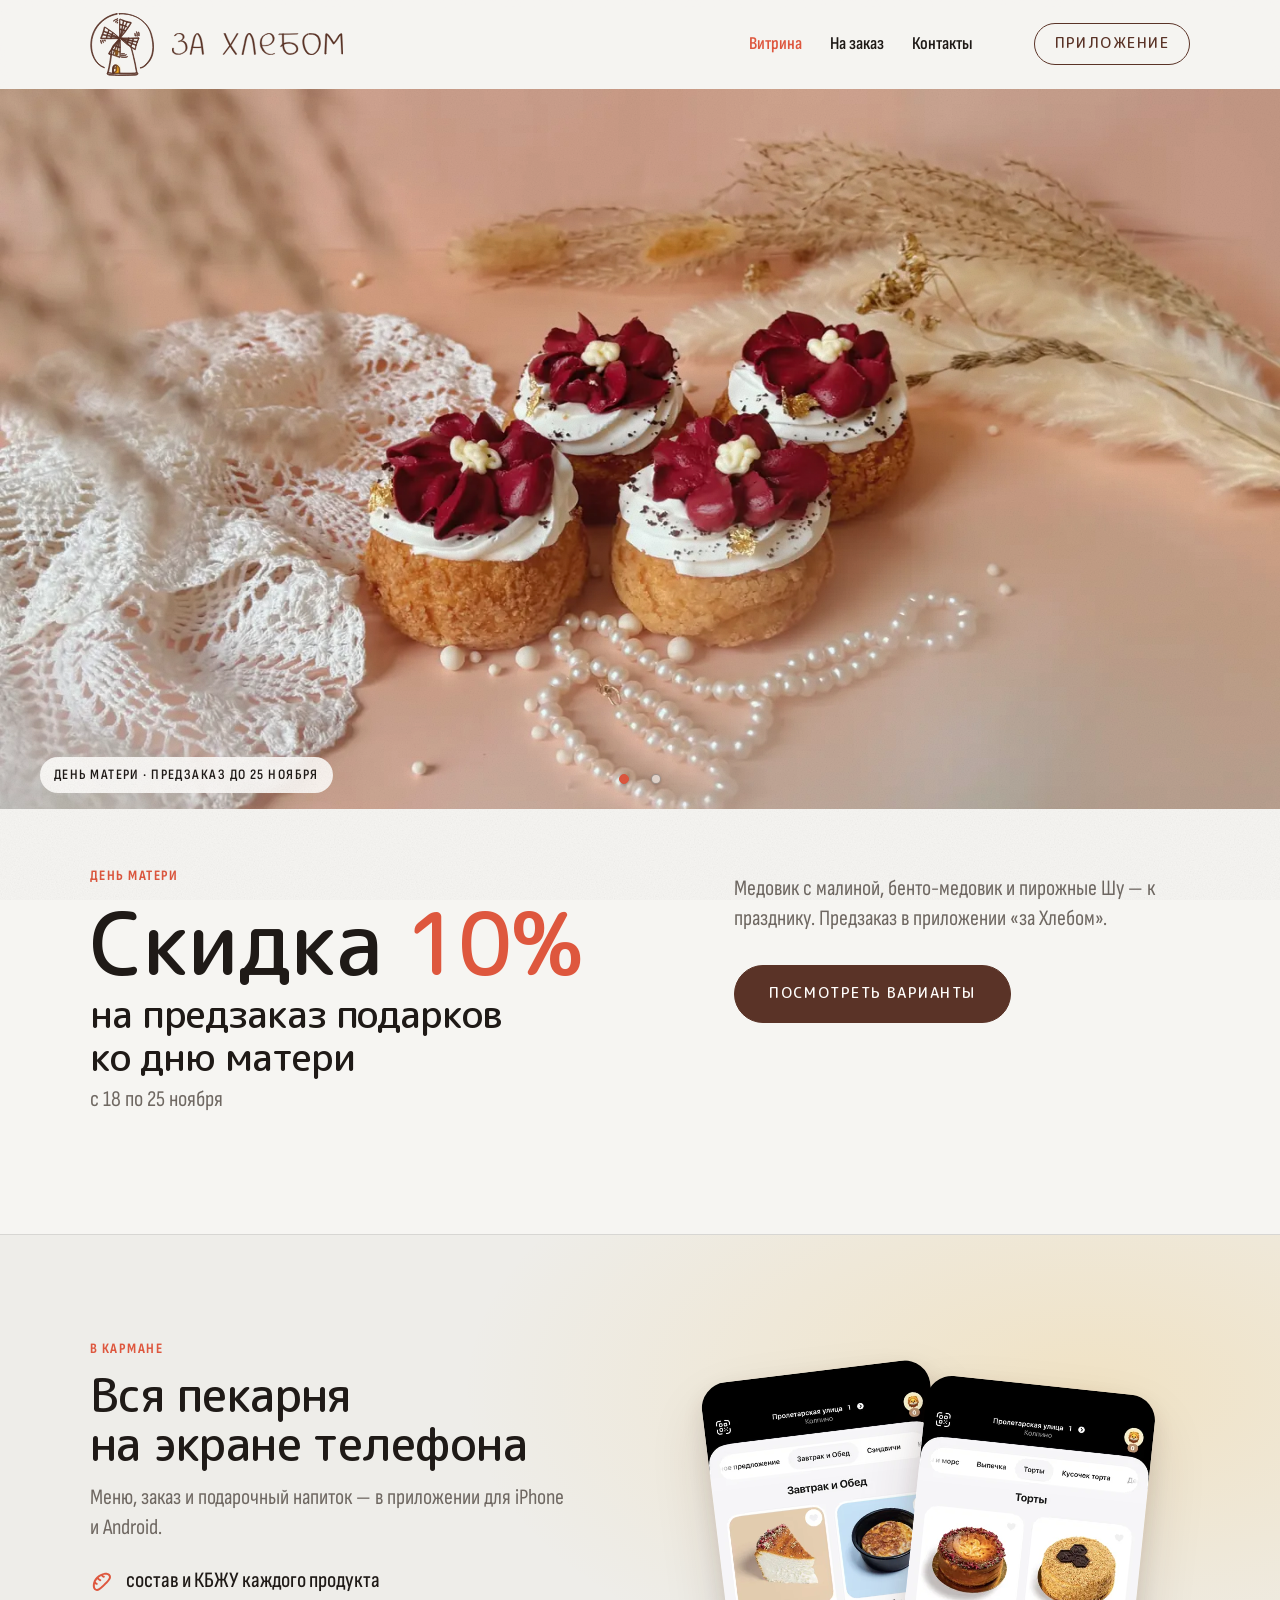
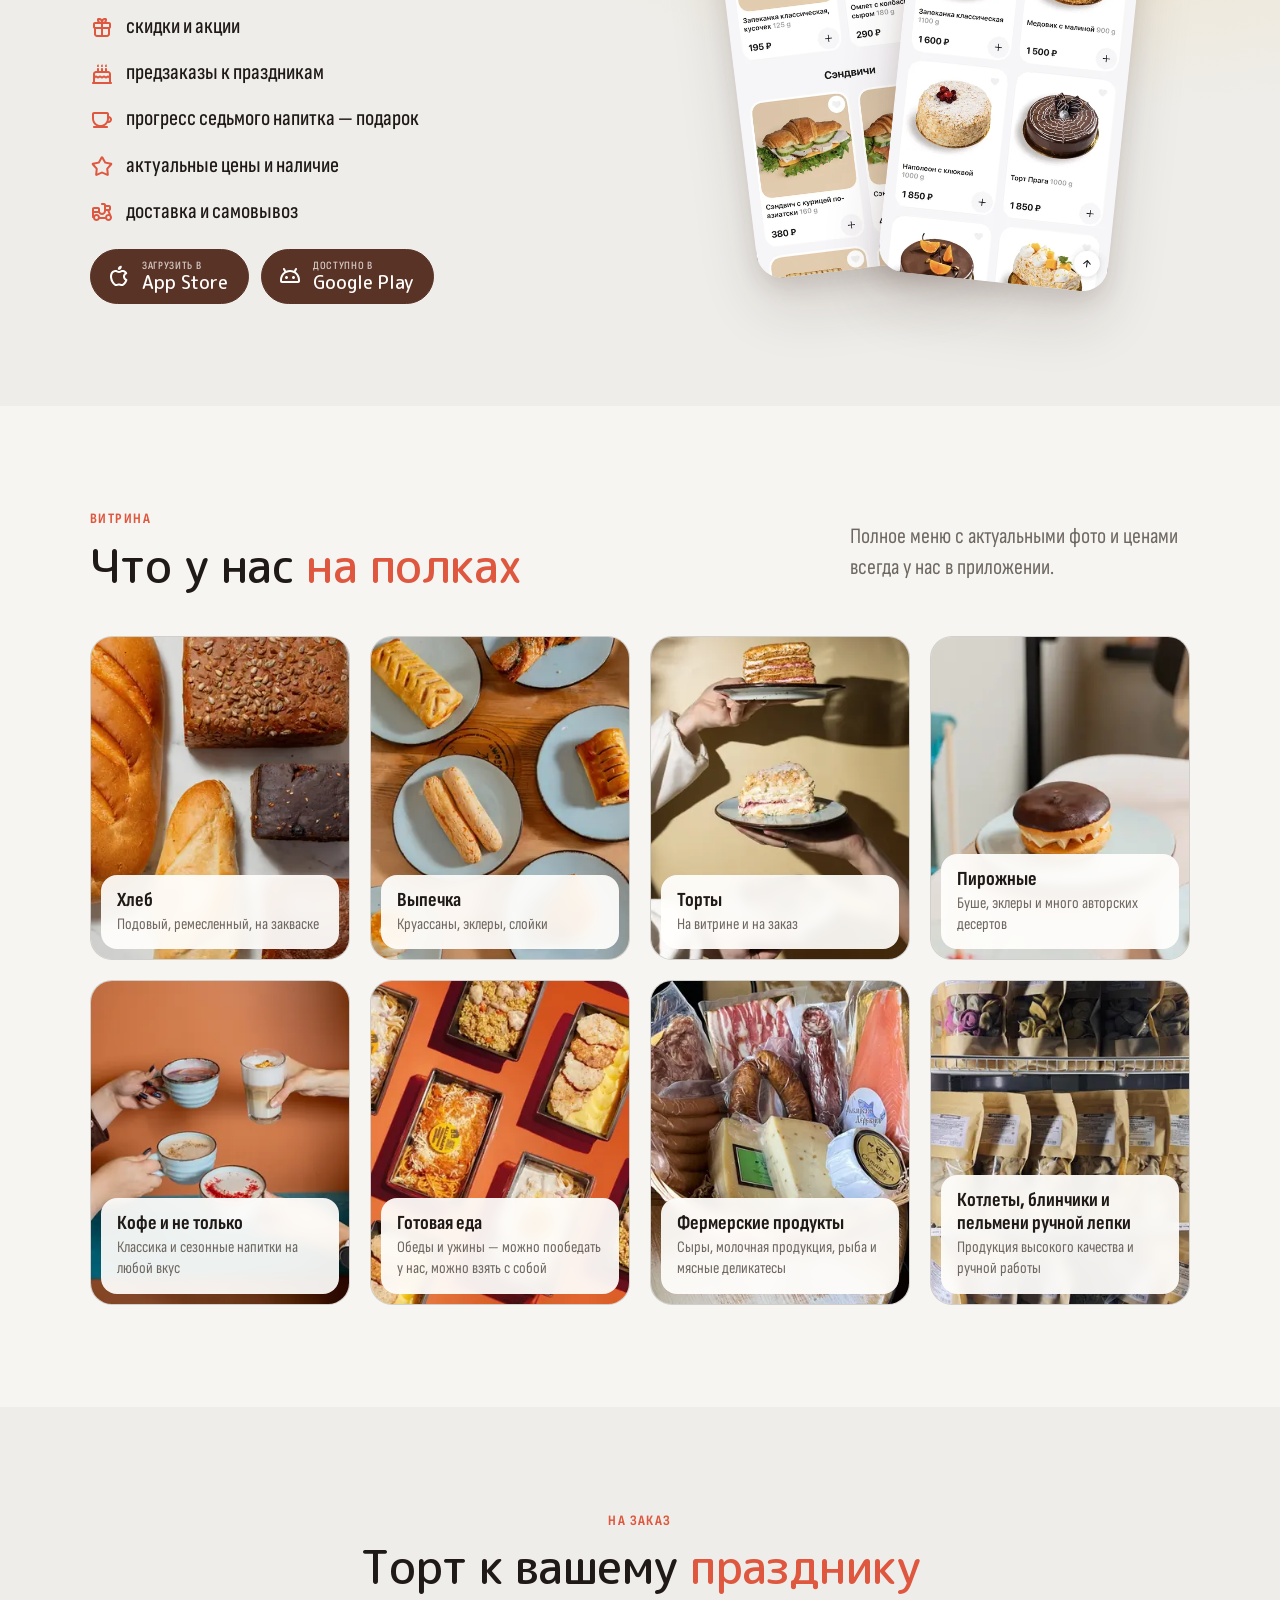
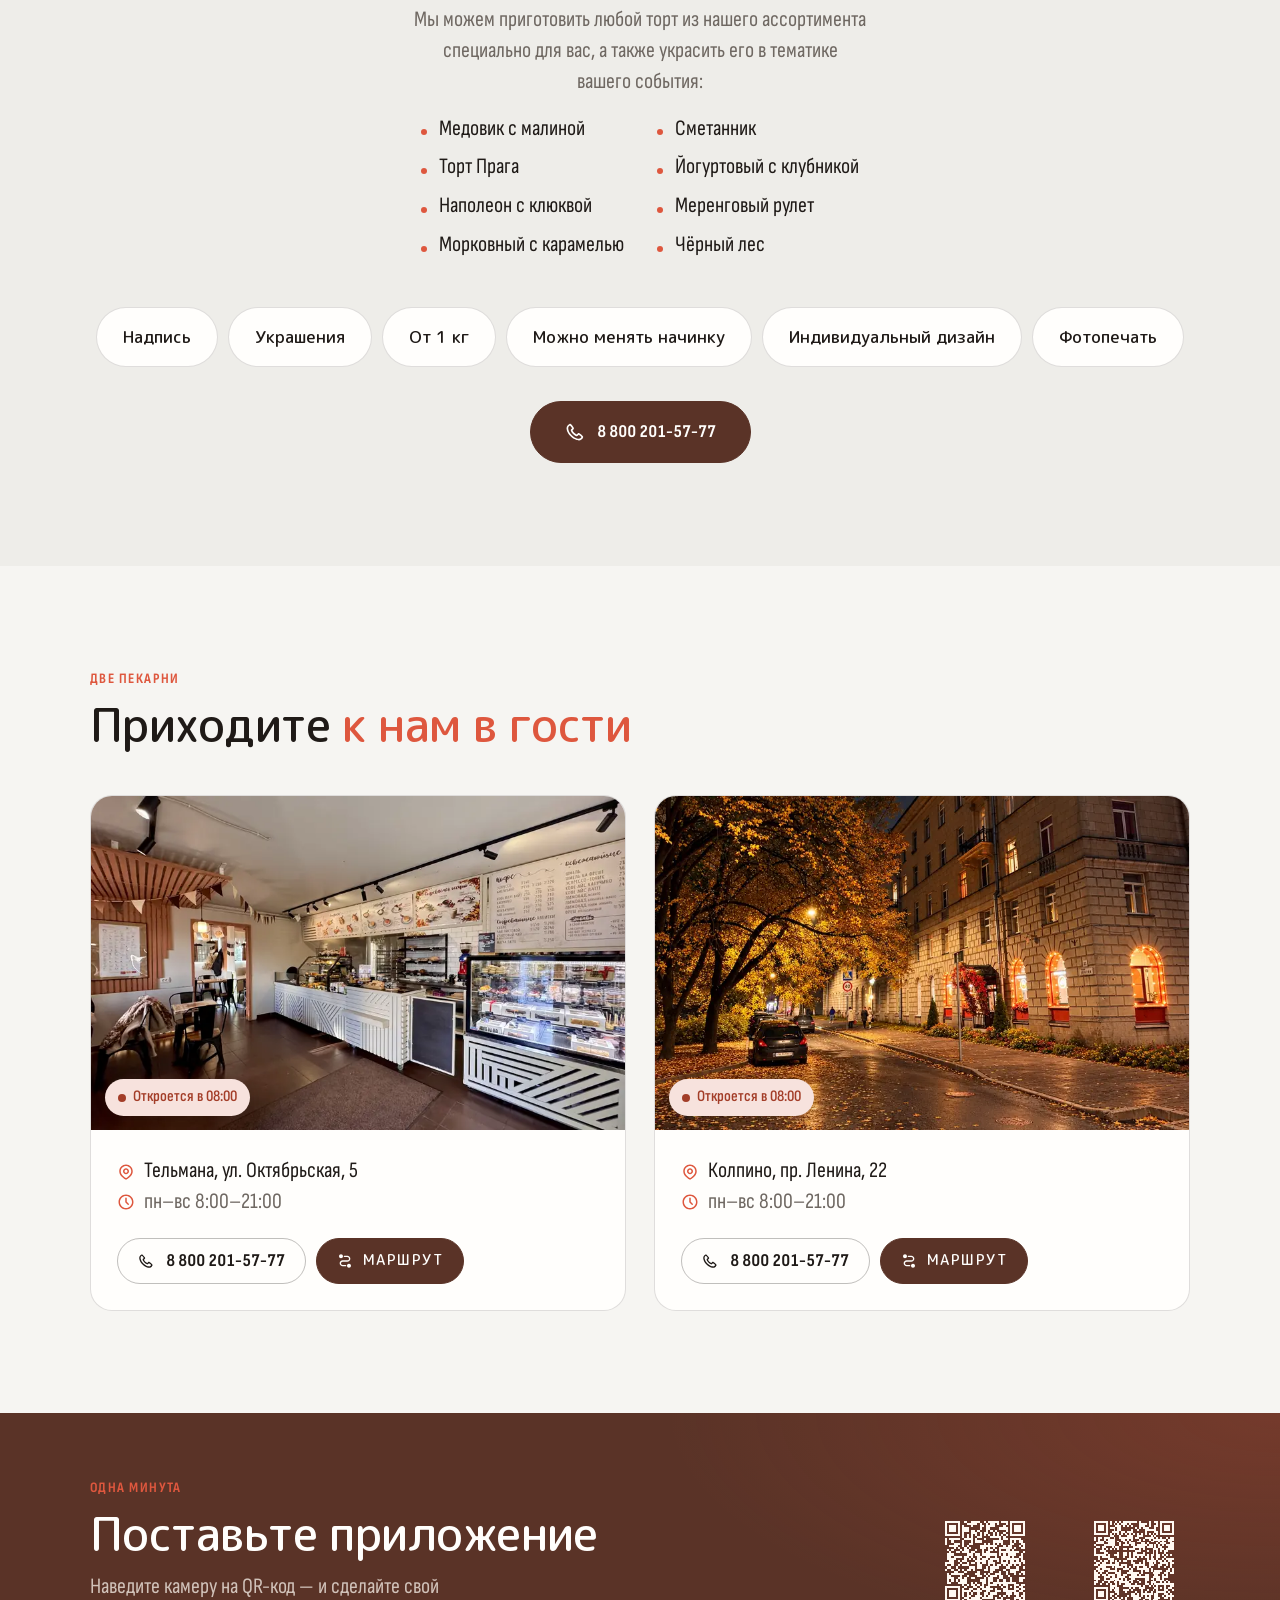
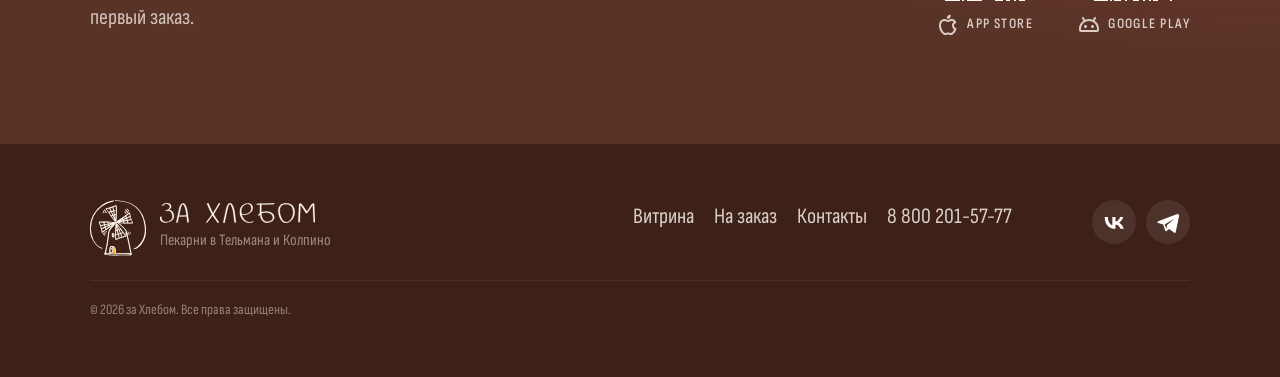
==== index.html @ 0ac4c8fb "Publish website files for GitHub Pages Co-authored-by: Copilot <223556219+Copilot@users.noreply.gith" ====
<!DOCTYPE html>
<html lang="ru" class="no-js">
<head>
<meta charset="utf-8">
<!-- Yandex.Metrika counter -->
<script type="text/javascript">
    (function(m,e,t,r,i,k,a){
        m[i]=m[i]||function(){(m[i].a=m[i].a||[]).push(arguments)};
        m[i].l=1*new Date();
        for (var j = 0; j < document.scripts.length; j++) {if (document.scripts[j].src === r) { return; }}
        k=e.createElement(t),a=e.getElementsByTagName(t)[0],k.async=1,k.src=r,a.parentNode.insertBefore(k,a)
    })(window, document,'script','https://mc.yandex.ru/metrika/tag.js?id=114211356', 'ym');

    ym(114211356, 'init', {ssr:true, webvisor:true, clickmap:true, ecommerce:"dataLayer", referrer: document.referrer, url: location.href, accurateTrackBounce:true, trackLinks:true});
</script>
<noscript><div><img src="https://mc.yandex.ru/watch/114211356" style="position:absolute; left:-9999px;" alt="" /></div></noscript>
<!-- /Yandex.Metrika counter -->
<script>document.documentElement.classList.remove('no-js');</script>
<meta name="viewport" content="width=device-width, initial-scale=1">
<title>за Хлебом — уютная пекарня в Тельмана и Колпино</title>
<meta name="description" content="Свежий хлеб, торты и кофе — заказывайте в приложении «за Хлебом». Две пекарни: Тельмана, Октябрьская 5 и Колпино, Ленина 22. Доставка и самовывоз.">
<link rel="canonical" href="https://zaxlebom.ru/">
<meta name="theme-color" content="#5a3327">
<meta property="og:type" content="website">
<meta property="og:site_name" content="за Хлебом">
<meta property="og:locale" content="ru_RU">
<meta property="og:url" content="https://zaxlebom.ru/">
<meta property="og:title" content="за Хлебом — уютная пекарня в Тельмана и Колпино">
<meta property="og:description" content="Свежий хлеб, торты и кофе — заказывайте в приложении. Доставка и самовывоз.">
<meta property="og:image" content="https://zaxlebom.ru/assets/img/og-image.png">
<meta property="og:image:width" content="1200">
<meta property="og:image:height" content="630">
<meta property="og:image:alt" content="Логотип пекарни «за Хлебом» — мельница">
<meta name="twitter:card" content="summary_large_image">
<link rel="icon" href="/favicon-32.png" sizes="32x32" type="image/png">
<link rel="icon" href="/assets/img/logo-small.svg" type="image/svg+xml">
<link rel="apple-touch-icon" href="/apple-touch-icon.png">
<link rel="manifest" href="/manifest.webmanifest">
<link rel="preload" href="/assets/fonts/sofia-sans-condensed-cyrillic.woff2" as="font" type="font/woff2" crossorigin>
<link rel="preload" href="/assets/fonts/mplus-rounded-1c-500-cyrillic.woff2" as="font" type="font/woff2" crossorigin>
<link rel="preload" href="/assets/fonts/mplus-rounded-1c-500-latin.woff2" as="font" type="font/woff2" crossorigin>
<link rel="preload" href="/assets/img/wordmark-thick.svg" as="image" type="image/svg+xml">
<link rel="stylesheet" href="/assets/css/01-base.css">
<link rel="stylesheet" href="/assets/css/02-hero.css">
<link rel="stylesheet" href="/assets/css/03-sections.css">
<link rel="stylesheet" href="/assets/css/04-layout.css">
<link rel="stylesheet" href="/assets/css/06-hero-variants.css">
<link rel="stylesheet" href="/assets/css/05-responsive.css">
<script type="application/ld+json">
{
  "@context": "https://schema.org",
  "@type": "Bakery",
  "name": "за Хлебом",
  "url": "https://zaxlebom.ru/",
  "logo": "https://zaxlebom.ru/assets/img/logo.svg",
  "image": "https://zaxlebom.ru/assets/img/og-image.png",
  "description": "Пекарня «за Хлебом»: свежий хлеб, торты, выпечка и кофе. Заказ через мобильное приложение.",
  "priceRange": "₽₽",
  "servesCuisine": ["Хлеб", "Выпечка", "Торты", "Кофе"],
  "sameAs": ["https://vk.com/za_xlebom", "https://t.me/za_xlebom"],
  "department": [
    {
      "@type": "Bakery",
      "name": "«за Хлебом» на Октябрьской, 5",
      "telephone": "+78002015777",
      "address": {
        "@type": "PostalAddress",
        "streetAddress": "улица Октябрьская, 5",
        "addressLocality": "посёлок Тельмана",
        "addressRegion": "Ленинградская область",
        "addressCountry": "RU"
      },
      "openingHoursSpecification": [{
        "@type": "OpeningHoursSpecification",
        "dayOfWeek": ["Monday","Tuesday","Wednesday","Thursday","Friday","Saturday","Sunday"],
        "opens": "08:00", "closes": "21:00"
      }],
      "hasMap": "https://yandex.ru/maps/org/za_khlebom/42375344554/"
    },
    {
      "@type": "Bakery",
      "name": "«за Хлебом» на Ленина, 22",
      "telephone": "+78002015777",
      "address": {
        "@type": "PostalAddress",
        "streetAddress": "проспект Ленина, 22",
        "addressLocality": "Колпино",
        "addressRegion": "Санкт-Петербург",
        "addressCountry": "RU"
      },
      "openingHoursSpecification": [{
        "@type": "OpeningHoursSpecification",
        "dayOfWeek": ["Monday","Tuesday","Wednesday","Thursday","Friday","Saturday","Sunday"],
        "opens": "08:00", "closes": "21:00"
      }],
      "hasMap": "https://yandex.ru/maps/org/za_khlebom/82208921153/"
    }
  ]
}
</script>
</head>
<body>
<a class="skip" href="#main">К содержанию</a>


<header class="site-header" id="top">
  <div class="wrap header-inner">
    <a class="brand" href="#top">
      <!-- Знак мельницы: вставленный SVG (logo-animation.svg), анимация крутится вечно.
           Генерируется из assets/img/logo-animation.svg скриптом tools/inline-logo-animation.py —
           правьте источник и запускайте скрипт заново, здесь руками ничего не меняем.
           В <img> скрипт не работает: SVG в нём открывается в статическом режиме. -->
<svg class="brand-mark" viewBox="0 0 67.39 66.4" role="img" aria-labelledby="mill-title mill-desc"><title id="mill-title">Мельница «за Хлебом»</title><desc id="mill-desc">Мельница с вращающимися лопастями — знак пекарни.</desc><defs id="dynamic-definitions"><radialGradient id="ellipse-3rppcmiaast--fill" cx="0" cy="0" r="0.5" spreadMethod="pad" gradientUnits="objectBoundingBox" gradientTransform="translate(0.5 0.5)"><stop id="ellipse-3rppcmiaast--fill-stop-0" offset="0" stop-color="rgb(255,169,0)" /><stop id="ellipse-3rppcmiaast--fill-stop-1" offset="0.87" stop-color="rgba(250,176,30,0)" /></radialGradient><radialGradient id="undefined-85yenvjsvng--fill" cx="0" cy="0" r="0.5" spreadMethod="pad" gradientUnits="objectBoundingBox" gradientTransform="translate(0.5 0.5)"><stop id="undefined-85yenvjsvng--fill-stop-0" offset="0" stop-color="rgb(255,169,0)" /><stop id="undefined-85yenvjsvng--fill-stop-1" offset="0.87" stop-color="rgba(250,176,30,0)" /></radialGradient></defs><g id="elements-wrapper"><g id="g-w5kzybnk6v" transform="matrix(0.755345 0 0 0.755345 0.745590165105 0.54353361451)" style="mix-blend-mode: normal; paint-order: fill;"><g id="g-b3inw4unq4n" style="mix-blend-mode: normal; paint-order: fill;" transform="matrix(1 0 0 1 0 0)"><g id="g-4fiufifrk2x" style="mix-blend-mode: normal; paint-order: fill;" transform="matrix(1 0 0 1 0 0)"><path id="path-j5qm0o0yvk9" d="M35.15,56.77C35.15,56.97,35.15,57.16,35.15,57.36L35.44,57.36L36.44,57.24C36.69,57.24,36.91,57.19,37,56.96C37.061733,56.738106,37.098626,56.510041,37.11,56.28C37.225009,55.219776,37.225009,54.150224,37.11,53.09C37.11,52.8,37.05,52.5,37,52.21C37,52.12,37,52.04,37,51.95L36.66,51.95C36.365122,51.967946,36.071386,52.001325,35.78,52.05C35.600254,52.075197,35.41704,52.050999,35.25,51.98C35.293618,52.04231,35.321105,52.114463,35.33,52.19C35.391683,53.256833,35.368276,54.326885,35.26,55.39C35.19,55.84,35.15,56.3,35.15,56.77Z" fill="rgb(250,177,31)" stroke="none" style="mix-blend-mode: normal; paint-order: fill;" transform="matrix(1 0 0 1 0 0)" /><path id="path-lmki5z6cxer" d="M34.44,52.12C34.478446,53.157319,34.451727,54.196029,34.36,55.23C34.330031,55.736224,34.330031,56.243776,34.36,56.75C34.3553,56.986148,34.453909,57.212584,34.63,57.37C34.879358,57.578186,35.179638,57.716246,35.5,57.77C36.065354,57.797808,36.631677,57.740501,37.18,57.6C37.386891,57.595601,37.585438,57.5176,37.74,57.38C37.885985,57.154467,37.956062,56.888177,37.94,56.62C38.075066,55.450554,38.075066,54.269446,37.94,53.1C37.928321,52.813649,37.874406,52.530594,37.78,52.26C37.630088,51.975501,37.375515,51.760369,37.07,51.66C36.417782,51.463713,35.722218,51.463713,35.07,51.66C34.8,51.66,35.07,51.96,35.14,52.04C35.371734,52.226118,35.663023,52.32203,35.96,52.31L36.59,52.22L36.91,52.22C36.91,52.22,37.02,52.22,37.06,52.22C37.1,52.22,37.12,52.22,36.89,52.12C36.66,52.02,36.65,51.95,36.69,52.05C36.703838,52.242909,36.737345,52.433901,36.79,52.62C36.79,52.87,36.85,53.12,36.87,53.38C36.955015,54.291355,36.955015,55.208645,36.87,56.12C36.866456,56.315211,36.843001,56.509551,36.8,56.7C36.754152,56.877586,36.593404,57.001238,36.41,57L35.7,57.1L35.37,57.15C35.37,57.15,35.13,57.15,35.09,57.15C35.05,57.15,35.59,57.6,35.61,57.4C35.615357,57.360179,35.615357,57.319821,35.61,57.28C35.605417,57.193394,35.605417,57.106606,35.61,57.02C35.600008,56.82346,35.600008,56.62654,35.61,56.43C35.61,56.03,35.61,55.63,35.61,55.24C35.689949,54.332306,35.709993,53.42033,35.67,52.51C35.67,52.17,34.49,51.8,34.52,52.14L34.44,52.12Z" fill="rgb(90,51,39)" stroke="rgb(90,51,39)" stroke-width="0.7" stroke-linejoin="round" stroke-linecap="round" vector-effect="non-scaling-stroke" style="mix-blend-mode: normal; paint-order: fill;" transform="matrix(1 0 0 1 0 0)" /></g><g id="g-8d602y7p9vm" style="mix-blend-mode: normal; paint-order: fill;" transform="matrix(1 0 0 1 0 0)"><path id="path-y590gk9eby" d="M39.52,76.67C39.095485,74.704891,37.86854,72.841241,36.87,72.41C35.871458,71.978759,36.485531,72.032441,36.3,72.21C36.114469,72.387558,37.571442,72.610055,37.639999,73.21C37.708556,73.809945,39.18,74.35,39.28,75.65C39.38,76.95,39.394132,78.21842,39.36,78.93C39.325869,79.641581,39.475638,82.045628,39.29,82.24C39.104362,82.434372,37.839174,82.38156,37.721832,82.44C37.60449,82.498439,37.050411,82.460935,37.06,82.51C37.06,82.51,36.299999,82.51,36.299999,82.51C36.258589,82.522538,35.796,82.426,35.67,82.51C35.544,82.594,35.44,82.51,34.81,82.51C34.18,82.51,33.498039,82.78,32.74,82.83C31.981961,82.880001,30.869808,82.824903,30.58,83.17C30.290185,83.515094,30.097397,82.747397,30.58,83.23C31.0626,83.7126,33.5915,83.23,35.07,83.23C36.5485,83.23,39.29,83.39,39.77,82.44C40.25,81.49,39.944515,78.635109,39.52,76.67Z" fill="rgb(250,177,31)" stroke="none" style="mix-blend-mode: normal; paint-order: fill;" transform="matrix(1 0 0 1 0 0)" /><path id="path-nl6uijwgcno" d="M31,82.89C31.88,83.3,32.14,83.48,33,83.48C33.86,83.48,33.89,83.48,34.52,83.48C35.15,83.48,35.249589,83.48,35.5,83.48C35.750412,83.48,35.78882,83.48,36.18941,83.48C36.59,83.48,37.216869,83.536931,37.57,83.48C37.92313,83.423068,40.116747,83.847233,40.12,83.17C40.123253,82.492768,40.292188,80.11,40.31,78.93C40.327812,77.75,39.967035,76.046307,39.587707,75.12C39.208379,74.193693,39.119999,74.35,38.64,73.66C38.160001,72.97,36.990436,72.169209,35.85,71.82C34.709565,71.470792,32.493051,72.09857,31.68,73.66C30.866949,75.22143,30.368918,77.038746,30.31,78.85C30.241689,79.729559,30.258433,80.613658,30.36,81.49C30.365016,82.026338,30.597678,82.535287,31,82.89C31.4,83.14,31.937336,82.546417,32.15,82.19C32.362665,81.833581,32.177643,82.177516,32.15,82.12C32.122356,82.062485,32.080876,82.111587,32,82C31.919123,81.888413,31.896633,81.771489,31.83,81.37C31.763368,80.968512,31.6977,80.654879,31.71,79.59C31.7223,78.52512,32.080169,76.128032,32.41,75.07C32.739831,74.011968,33.025489,73.624972,33.3,73.24C33.57451,72.855027,33.716028,72.769513,33.85,72.68C33.983972,72.590486,33.924658,72.635279,34.02,72.58C34.115341,72.524721,34.102323,72.554939,34.2,72.51C34.297677,72.465061,34.488418,72.396159,34.6,72.41C34.711582,72.423842,34.783405,72.306709,35.15,72.41C35.516597,72.513292,35.939773,72.453139,36.469999,72.77C37.000225,73.086861,37.184869,73.108606,37.57,73.66C37.955132,74.211393,38.160002,74.25,38.520001,75.03C38.88,75.81,39.071574,76.599016,39.05,77.13C39.028427,77.660984,39.18,78.41,39.18,79.59C39.18,80.77,39.18,81.36,39.18,81.49C39.18,81.62,39.13148,82.23759,39,82.12C38.86852,82.002411,37.501261,82.19,37.17,82.19C36.838739,82.19,36.014876,82.19,35.404876,82.19C34.794876,82.19,34.02,82.41,33.34,82.41C32.66,82.41,32.258488,82.036574,32.08,82.12C31.901512,82.203426,32.02,82.18,31.98,82.12C31.94,82.06,32.196547,82.324311,32.23,82.12C32.263452,81.91569,31.542705,82.057085,31.23,82.25C30.917295,82.442915,30.65,82.74,31,82.89Z" fill="rgb(90,51,39)" stroke="rgb(90,51,39)" stroke-width="0.7" stroke-linejoin="round" stroke-linecap="round" vector-effect="non-scaling-stroke" style="mix-blend-mode: normal; paint-order: fill;" transform="matrix(1 0 0 1 0 0)" /><path id="path-7arubmbt61q" d="M33.25,75.92L33.25,75.92L33.19,75.81C33.279375,75.983829,33.33052,76.17477,33.34,76.37L33.34,76.25C33.354946,76.359492,33.354946,76.470508,33.34,76.58C33.323154,76.709303,33.38645,76.835895,33.5,76.9C33.567791,76.938096,33.64266,76.961918,33.72,76.97C33.810905,76.996071,33.905635,77.006221,34,77C34.193324,76.984066,34.379292,76.918633,34.54,76.81C34.667003,76.727237,34.762186,76.603851,34.81,76.46C34.844901,76.258164,34.844901,76.051836,34.81,75.85C34.774482,75.652159,34.703327,75.462413,34.6,75.29C34.554006,75.239006,34.495363,75.20106,34.43,75.18C34.359914,75.140195,34.280599,75.119504,34.2,75.12C34.103928,75.104836,34.006072,75.104836,33.91,75.12C33.811408,75.130128,33.716029,75.160786,33.63,75.21C33.471375,75.266422,33.337129,75.375939,33.25,75.52L33.2,75.64C33.189154,75.724696,33.210573,75.810372,33.26,75.88L33.25,75.92Z" fill="rgb(90,51,39)" stroke="rgb(90,51,39)" stroke-width="0.7" stroke-linejoin="round" stroke-linecap="round" vector-effect="non-scaling-stroke" style="mix-blend-mode: normal; paint-order: fill;" transform="matrix(0.950013 0 0 1 4.90838322986 2.524845)" /><path id="path-r1d5oq2gk9o" d="M31.61,83.08C31.499131,81.387812,31.515844,79.689678,31.66,78C31.77,76.54,31.77,74.68,32.74,73.49C33.829186,72.316827,35.553135,71.984987,37,72.67C38.52,73.47,39,75.28,39.29,76.81C39.74,78.89,39,81.02,39.65,83.06C39.71,83.26,40.13,83.41,40.31,83.48C40.49,83.55,40.81,83.67,40.77,83.48C40.11,81.42,40.85,79.23,40.39,77.13C40.2256,76.150988,39.886902,75.209408,39.39,74.35C38.965268,73.709895,38.405484,73.17059,37.75,72.77C36.490062,71.872826,34.925243,71.513098,33.4,71.77C32.543503,71.937861,31.798439,72.461223,31.35,73.21C30.951681,74.021902,30.723673,74.906709,30.68,75.81C30.416792,78.009743,30.353199,80.228793,30.49,82.44C30.49,82.78,31.61,82.98,31.62,82.99L31.61,83.08Z" fill="rgb(90,51,39)" stroke="rgb(90,51,39)" stroke-width="0.7" stroke-linejoin="round" stroke-linecap="round" vector-effect="non-scaling-stroke" style="mix-blend-mode: normal; paint-order: fill;" transform="matrix(1 0 0 1 0 0)" /></g><g id="g-k2ruuwy71uh" style="mix-blend-mode: normal; paint-order: fill;" transform="matrix(1 0 0 1 0 0)"><path id="path-hengd3gfj89" d="M38.83,35.06C37.2,38.29,34.43,40.63,32.16,43.38C30.9364,44.771276,29.983396,46.378835,29.35,48.12C28.756396,50.279127,28.391061,52.494598,28.26,54.73C27.372964,64.02128,25.778336,73.231341,23.49,82.28C23.42,82.53,24.24,83.02,24.49,83.06C27.721949,83.618207,31.001511,83.8527,34.28,83.76Q39.43,83.86,44.56,83.9C51.24,83.96,58.17,84.4,64.77,83.23C64.77,83.23,64.77,83.23,64.77,83.23Q62.63,70,59.35,57C58.82,54.89,58.24,52.8,57.69,50.71C57.408589,49.156301,56.835128,47.67005,56,46.33C54.248257,44.021793,52.234815,41.924458,50,40.08C47.67,38.08,45.22,36.16,42.75,34.31C42.06,33.79,42.53,34.44,42.87,34.7C46.73235,37.412898,50.322488,40.493987,53.59,43.9C54.343053,44.674926,55.013336,45.526186,55.59,46.44C56.207753,47.802184,56.651252,49.236836,56.91,50.71Q58.22,55.47,59.36,60.27Q61.7,70.12,63.36,80.1C63.47,80.77,64,82.04,63.36,82.51C62.60292,82.759883,61.806329,82.868355,61.01,82.83C59.44,82.99,57.85,83.06,56.27,83.09C52.87,83.17,49.47,83.09,46.07,83.09C42.32,83.09,38.57,83.03,34.81,82.96C31.05,82.89,27.21,83.06,23.55,82.24L24.49,83.02C26.778331,73.974723,28.372962,64.767985,29.26,55.48C29.391061,53.244598,29.756396,51.029127,30.35,48.87C30.951826,47.196907,31.849425,45.645585,33,44.29C35.3,41.49,38.13,39.12,39.79,35.84C39.89,35.63,38.85,34.97,38.79,35.06L38.83,35.06Z" fill="rgb(90,51,39)" stroke="rgb(90,51,39)" stroke-width="0.7" stroke-linejoin="round" stroke-linecap="round" vector-effect="non-scaling-stroke" style="mix-blend-mode: normal; paint-order: fill;" transform="matrix(1 0 0 1 0 0)" /><path id="path-g6ytz9itkbp" d="M23.12,82.82C22.27,83.37,22.73,84.47,23.33,85.04C24.33,85.97,25.92,85.89,27.18,85.99C29.07,86.15,30.96,86.09,32.84,86.23C34.44,86.36,35.99,86.49,37.6,86.49C45.66,86.49,53.76,86.49,61.83,86.14C62.99,86.14,65.16,85.91,65.77,84.71C66.28,83.71,65.49,82.82,64.65,82.41C64.1,82.15,64.83,83.11,65.09,83.23C64.952304,83.588487,64.763702,83.925276,64.53,84.23C64.206433,84.483327,63.836008,84.670238,63.44,84.78C62.894984,84.981412,62.327477,85.115733,61.75,85.18C59.75,85.39,57.61,85.31,55.57,85.34C51.57,85.41,47.67,85.41,43.72,85.54C40.247927,85.741585,36.765963,85.698144,33.3,85.41C31.6,85.22,29.89,85.22,28.17,85.15C27.17,85.15,26.17,85.02,25.17,84.91C24.833788,84.91884,24.497804,84.885242,24.17,84.81C23.48,84.5,23.58,83.96,24.1,83.62C24.3,83.5,23.49,82.62,23.18,82.78L23.12,82.82Z" fill="rgb(90,51,39)" stroke="rgb(90,51,39)" stroke-width="0.7" stroke-linejoin="round" stroke-linecap="round" vector-effect="non-scaling-stroke" style="mix-blend-mode: normal; paint-order: fill;" transform="matrix(1 0 0 1 0 0)" /></g><g id="g-f50ghwvegfu" style="mix-blend-mode: normal; paint-order: fill;" transform="matrix(1 0 0 1 0 0)"><path id="path-fau8z4tvf3e" d="M39.28,32.1C34.93,27.1,31.6,21.31,27.73,15.93C27.31,15.34,26.78,14.77,26.41,14.15C25.71,12.94,26.7,13,27.72,12.77C29.34,12.41,30.95,12.03,32.54,11.6C35.595394,10.800158,38.555789,9.673666,41.37,8.24L40.27,7.7C41.02,9.87,40.74,12.47,40.79,14.7C40.84,16.93,40.89,19.42,40.85,21.78C40.821941,24.119278,40.675085,26.455621,40.41,28.78C40.29,29.78,40.12,30.69,40.01,31.65C40.018532,31.998555,39.935797,32.343284,39.77,32.65C40.04,32.93,39.99,32.86,39.61,32.42L39.32,32.06C39.1,31.79,38.32,31.64,38.23,31.55C38.64,32.05,39.85,33.72,40.73,33.34C41.31,33.08,41.31,30.81,41.39,30.34C41.6,28.82,41.74,27.29,41.83,25.75C42.01,22.67,41.99,19.58,41.92,16.5C41.92,14.95,41.85,13.41,41.82,11.87C41.866672,10.617337,41.714793,9.365181,41.37,8.16C41.3,7.96,40.47,7.51,40.27,7.61C37.06558,9.22447,33.682319,10.456272,30.19,11.28C29.32,11.5,28.44,11.71,27.56,11.91C26.803385,11.991652,26.058564,12.159404,25.34,12.41C24.26,13.04,26.18,14.73,26.64,15.41C30.53,20.83,33.9,26.62,38.28,31.68C38.44,31.88,39.4,32.24,39.28,32.1Z" fill="rgb(90,51,39)" stroke="rgb(90,51,39)" stroke-width="0.7" stroke-linejoin="round" stroke-linecap="round" vector-effect="non-scaling-stroke" style="mix-blend-mode: normal; paint-order: fill;" transform="matrix(1 0 0 1 0 0)" /><path id="path-a0rox5i4ki" d="M30.31,11.75L35.08,22.3C36.772454,25.658124,38.203365,29.141789,39.36,32.72C39.46,33.08,40.6,33.39,40.52,33.08C39.386378,29.579273,37.989042,26.169506,36.34,22.88L31.4,12C31.26,11.7,30.11,11.35,30.31,11.8L30.31,11.75Z" fill="rgb(90,51,39)" stroke="rgb(90,51,39)" stroke-width="0.7" stroke-linejoin="round" stroke-linecap="round" vector-effect="non-scaling-stroke" style="mix-blend-mode: normal; paint-order: fill;" transform="matrix(1 0 0 1 0 0)" /><path id="path-jkao7tqm0ie" d="M35.45,10.27C35.39,12.05,36.17,13.65,36.57,15.36C36.97,17.07,37.26,19.02,37.57,20.85L39.57,32.36C39.64,32.73,40.74,33.24,40.64,32.7L38.64,21.61C38.31,19.78,38.03,17.92,37.64,16.1C37.25,14.28,36.39,12.63,36.46,10.79C36.46,10.38,35.37,9.84,35.36,10.27L35.45,10.27Z" fill="rgb(90,51,39)" stroke="rgb(90,51,39)" stroke-width="0.7" stroke-linejoin="round" stroke-linecap="round" vector-effect="non-scaling-stroke" style="mix-blend-mode: normal; paint-order: fill;" transform="matrix(1 0 0 1 0 0)" /><path id="path-dup00vc1e7" d="M30.43,19.08C33.410674,17.821843,36.514,16.87677,39.69,16.26C40.19,16.15,39.25,15.39,38.9,15.47C35.666076,16.098796,32.50591,17.060586,29.47,18.34C29.14,18.49,30.07,19.24,30.47,19.08L30.43,19.08Z" fill="rgb(90,51,39)" stroke="rgb(90,51,39)" stroke-width="0.7" stroke-linejoin="round" stroke-linecap="round" vector-effect="non-scaling-stroke" style="mix-blend-mode: normal; paint-order: fill;" transform="matrix(1 0 0 1 0 0)" /><path id="path-3q95sidcoxa" d="M34,24.61C36.27,23.39,39,23.47,41.27,22C41.64,21.76,40.61,21.09,40.27,21.32C38.06,22.75,35.27,22.68,32.97,23.9C32.72,24.03,33.09,24.36,33.2,24.43C33.418695,24.607543,33.713212,24.660405,33.98,24.57L34,24.61Z" fill="rgb(90,51,39)" stroke="rgb(90,51,39)" stroke-width="0.7" stroke-linejoin="round" stroke-linecap="round" vector-effect="non-scaling-stroke" style="mix-blend-mode: normal; paint-order: fill;" transform="matrix(1 0 0 1 0 0)" /><path id="path-4frdb7d90vn" d="M43.61,33.36Q53.31,26.87,62.61,19.71L61.65,19C62.478259,23.390776,63.699849,27.698137,65.3,31.87C65.53,32.41,65.77,32.96,66.03,33.49C66.03,33.49,66.47,34.37,66.47,34.38C66.39,35.1,64.01,34.97,63.47,34.98C62.28,34.98,61.09,35.04,59.89,35.09C57.6,35.18,55.31,35.26,53.01,35.16C51.5,35.1,50,35,48.45,34.83C47.45,34.72,46.45,34.61,45.45,34.48L43.71,34.25C43.131561,34.241288,42.556723,34.157247,42,34L42.6,34.7C42.6,34.25,43.34,33.63,43.6,33.33C43.86,33.03,42.88,32.33,42.68,32.49C42.31,32.86,41.48,33.49,41.68,34.08C42,35.16,44.12,35.08,44.86,35.15C47.76,35.55,50.68,35.88,53.6,36.01C55.65,36.1,57.69,36.07,59.74,36.01C62.23,35.91,65.16,36.23,67.52,35.42C67.64,35.42,67.52,35.25,67.52,35.17C64.96,30.3,63.76,24.91,62.59,19.57C62.59,19.37,61.9,18.67,61.67,18.85Q52.42,26.01,42.67,32.51C42.53,32.62,43.33,33.55,43.61,33.36Z" fill="rgb(90,51,39)" stroke="rgb(90,51,39)" stroke-width="0.7" stroke-linejoin="round" stroke-linecap="round" vector-effect="non-scaling-stroke" style="mix-blend-mode: normal; paint-order: fill;" transform="matrix(1 0 0 1 0 0)" /><path id="path-rza9yd810in" d="M63,24.52L52.14,29.26C48.771752,30.911392,45.27327,32.28269,41.68,33.36C41.09,33.51,42.04,34.28,42.49,34.17C46.099372,33.0925,49.614451,31.721251,53,30.07L63.88,25.32C64.46,25.06,63.49,24.32,63.06,24.52L63,24.52Z" fill="rgb(90,51,39)" stroke="rgb(90,51,39)" stroke-width="0.7" stroke-linejoin="round" stroke-linecap="round" vector-effect="non-scaling-stroke" style="mix-blend-mode: normal; paint-order: fill;" transform="matrix(1 0 0 1 0 0)" /><path id="path-pdvltxuh4uf" d="M64.15,29.35C62.586451,29.47913,61.050193,29.836242,59.59,30.41C57.59,30.95,55.59,31.25,53.59,31.64L42.46,33.79C42.46,33.79,43.08,34.63,43.37,34.57L54.51,32.42C56.25,32.09,58.01,31.79,59.74,31.42C61.47,31.05,63.21,30.14,65.06,30.17C65.06,30.17,64.48,29.38,64.15,29.38L64.15,29.35Z" fill="rgb(90,51,39)" stroke="rgb(90,51,39)" stroke-width="0.7" stroke-linejoin="round" stroke-linecap="round" vector-effect="non-scaling-stroke" style="mix-blend-mode: normal; paint-order: fill;" transform="matrix(1 0 0 1 0 0)" /><path id="path-tjkuwxkehdr" d="M55.77,24.52C57.203334,27.893278,58.285703,31.405111,59,35C59.1,35.42,60.29,35.7,60.19,35.27C59.45706,31.611207,58.354748,28.03623,56.9,24.6C56.73,24.24,55.53,24,55.77,24.52Z" fill="rgb(90,51,39)" stroke="rgb(90,51,39)" stroke-width="0.7" stroke-linejoin="round" stroke-linecap="round" vector-effect="non-scaling-stroke" style="mix-blend-mode: normal; paint-order: fill;" transform="matrix(1 0 0 1 0 0)" /><path id="path-biywdrbz9wh" d="M50.39,27.48C51.61,29.85,51.39,32.7,52.83,34.98C53.020362,35.230101,53.327408,35.362775,53.64,35.33C53.752022,35.331745,53.8543,35.266547,53.900004,35.164257C53.945708,35.061968,53.926038,34.942282,53.85,34.86C52.45,32.66,52.71,29.86,51.53,27.57C51.383693,27.299708,51.106967,27.125332,50.8,27.11C50.6,27.11,50.25,27.21,50.39,27.48Z" fill="rgb(90,51,39)" stroke="rgb(90,51,39)" stroke-width="0.7" stroke-linejoin="round" stroke-linecap="round" vector-effect="non-scaling-stroke" style="mix-blend-mode: normal; paint-order: fill;" transform="matrix(1 0 0 1 0 0)" /><path id="path-qt6y8wzjfw" d="M42.36,37.52C46.36,42.4,49.67,47.8,53.36,52.93C53.79,53.53,54.28,54.12,54.69,54.74C54.881237,54.931172,55.019136,55.169047,55.09,55.43Q55.45,55.88,54.82,55.97C54.438597,56.214309,54.001861,56.358741,53.55,56.39C52.12,56.72,50.7,57.05,49.29,57.39C46.176035,58.190574,43.158312,59.32725,40.29,60.78L41.18,61.36C40.49,59.36,40.73,56.99,40.73,54.89C40.73,52.79,40.73,50.68,40.82,48.57C40.91,46.46,40.98,44.36,41.1,42.26C41.17,41.13,41.24,40,41.33,38.87C41.33,38.46,41.5,36.56,42.33,37.48C42.76,37.95,43.64,37.78,43.07,37.16C42.26,36.27,41.13,35.49,40.52,36.94C40.238455,37.893393,40.116808,38.886844,40.16,39.88C40.05,41.41,39.97,42.95,39.89,44.49C39.75,47.4,39.68,50.32,39.66,53.24C39.66,55.78,39.31,58.72,40.15,61.16C40.25,61.45,40.68,61.93,41.04,61.74C44.221851,60.13789,47.577166,58.906489,51.04,58.07C52.04,57.82,53.04,57.59,54.04,57.37C54.644684,57.358179,55.241742,57.232661,55.8,57C56.8,56.31,56.08,55.35,55.56,54.65C51.26,48.96,47.64,42.77,43.1,37.25C42.69,36.71,41.83,36.88,42.36,37.52Z" fill="rgb(90,51,39)" stroke="rgb(90,51,39)" stroke-width="0.7" stroke-linejoin="round" stroke-linecap="round" vector-effect="non-scaling-stroke" style="mix-blend-mode: normal; paint-order: fill;" transform="matrix(1 0 0 1 0 0)" /><path id="path-dq3kxsl8pds" d="M50.86,57.3L46.44,47C44.905729,43.820542,43.638042,40.519206,42.65,37.13C42.54,36.69,41.37,36.34,41.52,36.96C42.51145,40.349455,43.782479,43.650785,45.32,46.83L49.73,57.09C49.9,57.5,51.09,57.81,50.86,57.26L50.86,57.3Z" fill="rgb(90,51,39)" stroke="rgb(90,51,39)" stroke-width="0.7" stroke-linejoin="round" stroke-linecap="round" vector-effect="non-scaling-stroke" style="mix-blend-mode: normal; paint-order: fill;" transform="matrix(1 0 0 1 0 0)" /><path id="path-neklt1fsiit" d="M45.82,57.3C45.765139,56.057276,45.522387,54.830027,45.1,53.66C44.662911,52.272637,44.295782,50.864196,44,49.44Q42.83,43.44,41.68,37.55C41.62,37.24,40.53,36.92,40.56,37.08L42.81,48.58C43.1,50.07,43.45,51.5,43.88,52.95C44.338804,54.161557,44.608622,55.436448,44.68,56.73C44.68,57.08,45.79,57.37,45.79,57.3L45.82,57.3Z" fill="rgb(90,51,39)" stroke="rgb(90,51,39)" stroke-width="0.7" stroke-linejoin="round" stroke-linecap="round" vector-effect="non-scaling-stroke" style="mix-blend-mode: normal; paint-order: fill;" transform="matrix(1 0 0 1 0 0)" /><path id="path-r5v9c0kfnrn" d="M50.76,50.05C47.349814,51.488553,43.801316,52.574213,40.17,53.29C39.72,53.39,40.44,54.38,40.88,54.29C44.507393,53.576171,48.052437,52.493893,51.46,51.06C51.92,50.84,51.14,49.88,50.76,50.06L50.76,50.05Z" fill="rgb(90,51,39)" stroke="rgb(90,51,39)" stroke-width="0.7" stroke-linejoin="round" stroke-linecap="round" vector-effect="non-scaling-stroke" style="mix-blend-mode: normal; paint-order: fill;" transform="matrix(1 0 0 1 0 0)" /><path id="path-4ztsgxidvx" d="M47.65,44.83C45.32,46.03,42.49,45.83,40.25,47.21C39.92,47.42,40.92,48.11,41.25,47.9C43.48,46.47,46.31,46.72,48.65,45.52C48.97,45.35,48,44.65,47.65,44.83Z" fill="rgb(90,51,39)" stroke="rgb(90,51,39)" stroke-width="0.7" stroke-linejoin="round" stroke-linecap="round" vector-effect="non-scaling-stroke" style="mix-blend-mode: normal; paint-order: fill;" transform="matrix(1 0 0 1 0 0)" /><path id="path-joarldxu9z" d="M37.58,36.15C31.58,41.15,24.79,45.05,18.58,49.8L19.72,50.2C19.038188,46.799245,18.173601,43.437704,17.13,40.13C16.84,39.28,16.53,38.43,16.19,37.6C16.02,37.18,15.84,36.77,15.66,36.36C15.419487,35.976035,15.221646,35.566941,15.07,35.14C14.94,34.06,16.44,34.2,17.21,34.14C18.15,34.14,19.09,34.14,20.02,34.08C23.88,34,27.75,33.91,31.61,34.08C33.47,34.18,35.33,34.34,37.17,34.61C37.746516,34.642598,38.31715,34.743298,38.87,34.91C38.98,35.21,37.74,35.91,37.55,36.1C37.36,36.29,38.42,36.75,38.66,36.57C39.32,36.08,40.72,35.36,39.55,34.68C38.55,34.1,37.02,34.19,35.93,34.05C31.306117,33.529615,26.649293,33.362464,22,33.55C19.741571,33.498251,17.481972,33.561667,15.23,33.74C14.68,33.8,13.93,33.81,13.86,34.51C13.79,35.21,14.69,36.43,14.96,37.07C16.541723,41.224202,17.749841,45.51118,18.57,49.88C18.62,50.1,19.57,50.41,19.71,50.28C25.89,45.53,32.71,41.59,38.71,36.62C38.82,36.51,37.8,36,37.58,36.15Z" fill="rgb(90,51,39)" stroke="rgb(90,51,39)" stroke-width="0.7" stroke-linejoin="round" stroke-linecap="round" vector-effect="non-scaling-stroke" style="mix-blend-mode: normal; paint-order: fill;" transform="matrix(1 0 0 1 0 0)" /><path id="path-h6t4f3ei7ug" d="M18.3,44.83L28.84,40.14C32.113222,38.518438,35.510682,37.160791,39,36.08C39.3,36,38.49,35.14,38.12,35.24C34.644946,36.32453,31.261071,37.682092,28,39.3L17.43,44C17.1,44.14,17.97,45,18.3,44.84L18.3,44.83Z" fill="rgb(90,51,39)" stroke="rgb(90,51,39)" stroke-width="0.7" stroke-linejoin="round" stroke-linecap="round" vector-effect="non-scaling-stroke" style="mix-blend-mode: normal; paint-order: fill;" transform="matrix(1 0 0 1 0 0)" /><path id="path-nxl7upwx9" d="M17.11,40C18.89,40,20.47,39.22,22.17,38.78C24.07,38.29,26.02,37.98,27.94,37.6L39.38,35.33C39.54,35.33,38.84,34.42,38.52,34.49L27.08,36.76C25.23,37.13,23.35,37.44,21.52,37.89C19.69,38.34,18.09,39.18,16.25,39.16C16.15,39.16,16.76,40.01,17.11,40.01L17.11,40Z" fill="rgb(90,51,39)" stroke="rgb(90,51,39)" stroke-width="0.7" stroke-linejoin="round" stroke-linecap="round" vector-effect="non-scaling-stroke" style="mix-blend-mode: normal; paint-order: fill;" transform="matrix(1 0 0 1 0 0)" /><path id="path-mfgrt182a5d" d="M25.49,44.89C24.054724,41.482938,22.972403,37.93775,22.26,34.31C22.17,33.93,21.03,33.5,21.16,34.05C21.875787,37.681316,22.961447,41.229814,24.4,44.64C24.541677,44.905048,24.795048,45.092323,25.09,45.15C25.26,45.15,25.62,45.15,25.49,44.89Z" fill="rgb(90,51,39)" stroke="rgb(90,51,39)" stroke-width="0.7" stroke-linejoin="round" stroke-linecap="round" vector-effect="non-scaling-stroke" style="mix-blend-mode: normal; paint-order: fill;" transform="matrix(1 0 0 1 0 0)" /><path id="path-8n1d6ay9u7m" d="M30.88,41.84C29.68,39.51,29.93,36.69,28.5,34.44C28.315538,34.200221,28.032445,34.056836,27.73,34.05C27.56,34.05,27.22,34.12,27.38,34.37C28.8,36.6,28.56,39.43,29.76,41.77C29.944462,42.009779,30.227555,42.153164,30.53,42.16C30.73,42.16,31.01,42.09,30.88,41.84Z" fill="rgb(90,51,39)" stroke="rgb(90,51,39)" stroke-width="0.7" stroke-linejoin="round" stroke-linecap="round" vector-effect="non-scaling-stroke" style="mix-blend-mode: normal; paint-order: fill;" transform="matrix(1 0 0 1 0 0)" /><path id="path-2qwgglbx0ix" d="M39.65,32.66C40.257,34.136017,40.735443,35.661681,41.08,37.22C41.14,37.47,41.51,37.69,41.73,37.77C41.95,37.85,42.18,37.87,42.12,37.6C41.773938,36.045335,41.295527,34.523119,40.69,33.05C40.554843,32.781713,40.316715,32.579665,40.03,32.49C39.9,32.44,39.54,32.39,39.65,32.66Z" fill="rgb(90,51,39)" stroke="rgb(90,51,39)" stroke-width="0.7" stroke-linejoin="round" stroke-linecap="round" vector-effect="non-scaling-stroke" style="mix-blend-mode: normal; paint-order: fill;" transform="matrix(1 0 0 1 0 0)" /><path id="path-bnrcg5jcwrl" d="M39.83,35.46C41.0203,35.188809,42.174807,34.779362,43.27,34.24C43.46,34.15,43.17,33.85,43.09,33.77C42.971162,33.659163,42.840357,33.561898,42.7,33.48C42.63,33.48,42.48,33.36,42.4,33.39C41.31845,33.928637,40.177269,34.33812,39,34.61C38.78,34.61,39.12,35.03,39.18,35.08C39.293366,35.192953,39.421134,35.29046,39.56,35.37C39.647124,35.4327,39.75275,35.464388,39.86,35.46L39.83,35.46Z" fill="rgb(90,51,39)" stroke="rgb(90,51,39)" stroke-width="0.7" stroke-linejoin="round" stroke-linecap="round" vector-effect="non-scaling-stroke" style="mix-blend-mode: normal; paint-order: fill;" transform="matrix(1 0 0 1 0 0)" /></g><g id="g-h5rs6opd76m" style="mix-blend-mode: normal; paint-order: fill;" transform="matrix(1 0 0 1 0 0)"><path id="path-agl6f0wzhej" d="M36.34,0C23.307977,2.429977,12.024057,10.51294,5.53,22.07C-1.09,34.07,-2.04,49.66,4.17,62.07C7.24,68.19,12.17,73.51,18.71,75.85C19.49,76.12,19.49,75.26,18.86,75.03C6.35,70.57,1,55.86,1.15,43.6C1.323987,22.62301,16.366269,4.723324,37,0.94C37.63,0.82,36.81,-0.06,36.33,0.01L36.34,0Z" fill="rgb(90,51,39)" stroke="rgb(90,51,39)" stroke-width="0.7" stroke-linejoin="round" stroke-linecap="round" vector-effect="non-scaling-stroke" style="mix-blend-mode: normal; paint-order: fill;" transform="matrix(1 0 0 1 0 0)" /><path id="path-g2vgeab9i6d" d="M40.12,0.66C48.129425,0.014003,56.16978,1.450519,63.46,4.83C68.837509,7.469756,73.566527,11.263214,77.31,15.94C80.248014,19.599075,82.417936,23.813075,83.69,28.33C86.05,36.43,87.62,45.33,85.95,53.73C85.145832,58.279767,83.353745,62.597844,80.7,66.38C79.163466,68.413857,77.435569,70.295791,75.54,72C73.692445,73.889538,71.307619,75.164006,68.71,75.65C68.79,75.65,69.45,76.25,69.79,76.2C74.41,75.57,78.05,71.53,80.87,68.11C83.632976,64.670051,85.590848,60.655218,86.6,56.36C88.84,47.63,87.49,38.36,85.11,29.83C83.800511,24.775487,81.412505,20.064294,78.11,16.02C74.274473,11.378048,69.504276,7.595963,64.11,4.92C56.327163,1.134307,47.681373,-0.52516,39.05,0.11C39.15,0.11,39.77,0.69,40.12,0.66Z" fill="rgb(90,51,39)" stroke="rgb(90,51,39)" stroke-width="0.7" stroke-linejoin="round" stroke-linecap="round" vector-effect="non-scaling-stroke" style="mix-blend-mode: normal; paint-order: fill;" transform="matrix(1 0 0 1 0 0)" /></g><g id="g-r1dkixced7b" transform="matrix(1 0 0 1 -0.181167 -0.196576)" class="" style="mix-blend-mode: normal; paint-order: fill;" opacity="0"><g id="g-qvu54c2qaop" style="mix-blend-mode: normal; paint-order: fill;" transform="matrix(1 0 0 1 0 0)"><path id="path-fqblzixyger" d="M23.19,14C21.637486,15.538092,20.534476,17.470952,20,19.59C20,19.81,20.67,19.7,20.72,19.48C21.244522,17.400026,22.330769,15.504283,23.86,14C23.98,13.88,23.75,13.83,23.67,13.83C23.491828,13.830862,23.320492,13.898682,23.19,14.02L23.19,14Z" fill="rgb(90,51,39)" stroke="rgb(90,51,39)" stroke-width="0.7" stroke-linejoin="round" stroke-linecap="round" vector-effect="non-scaling-stroke" style="mix-blend-mode: normal; paint-order: fill;" transform="matrix(1 0 0 1 0 0)" /><path id="path-6sdzh01pnq" d="M24.66,15.91C23.687084,16.843505,23.095509,18.105056,23,19.45C23,19.75,23.72,19.62,23.73,19.36C23.79449,18.108972,24.326229,16.927727,25.22,16.05C25.33,15.94,25.3,15.81,25.15,15.78C24.965869,15.739199,24.773269,15.787349,24.63,15.91L24.66,15.91Z" fill="rgb(90,51,39)" stroke="rgb(90,51,39)" stroke-width="0.7" stroke-linejoin="round" stroke-linecap="round" vector-effect="non-scaling-stroke" style="mix-blend-mode: normal; paint-order: fill;" transform="matrix(1 0 0 1 0 0)" /><path id="path-t18gtta3p8" d="M26.31,18.09C25.866006,18.290426,25.510426,18.646006,25.31,19.09C25.27606,19.148786,25.27606,19.221214,25.31,19.28C25.361289,19.337861,25.432938,19.373686,25.51,19.38C25.609358,19.388542,25.709239,19.371321,25.8,19.33C25.878723,19.293326,25.944832,19.234176,25.99,19.16C26.030017,19.061653,26.080295,18.9678,26.14,18.88L26.14,18.94C26.209203,18.840953,26.28975,18.750338,26.38,18.67L26.31,18.73C26.386457,18.658095,26.470249,18.594412,26.56,18.54L26.48,18.54L26.63,18.46C26.709789,18.428842,26.774337,18.36788,26.81,18.29C26.848695,18.232577,26.848695,18.157423,26.81,18.1C26.67217,17.984911,26.478235,17.965122,26.32,18.05L26.31,18.09Z" fill="rgb(90,51,39)" stroke="rgb(90,51,39)" stroke-width="0.7" stroke-linejoin="round" stroke-linecap="round" vector-effect="non-scaling-stroke" style="mix-blend-mode: normal; paint-order: fill;" transform="matrix(1 0 0 1 0 0)" /></g><g id="g-2i4i8l8rfwb" style="mix-blend-mode: normal; paint-order: fill;" transform="matrix(1 0 0 1 0 0)"><path id="path-oyr4t8uggaj" d="M19.93,52C20.813495,53.148359,21.845891,54.174029,23,55.05C23.11,55.14,23.35,55.05,23.47,55.05C23.59,55.05,23.79,54.91,23.68,54.83C22.54747,53.971947,21.538053,52.96253,20.68,51.83C20.54,51.65,19.89,51.94,19.95,52.03L19.93,52Z" fill="rgb(90,51,39)" stroke="rgb(90,51,39)" stroke-width="0.7" stroke-linejoin="round" stroke-linecap="round" vector-effect="non-scaling-stroke" style="mix-blend-mode: normal; paint-order: fill;" transform="matrix(1 0 0 1 0 0)" /><path id="path-ovq0t30q3s" d="M22.38,50.2C22.746349,51.222611,23.500826,52.059721,24.48,52.53C24.634736,52.562933,24.795953,52.545409,24.94,52.48C25.016034,52.461188,25.08747,52.427171,25.15,52.38C25.21253,52.332829,25.21,52.31,25.15,52.29C24.194934,51.822215,23.459626,51.000822,23.1,50C23.02,49.84,22.33,50.1,22.38,50.19L22.38,50.2Z" fill="rgb(90,51,39)" stroke="rgb(90,51,39)" stroke-width="0.7" stroke-linejoin="round" stroke-linecap="round" vector-effect="non-scaling-stroke" style="mix-blend-mode: normal; paint-order: fill;" transform="matrix(1 0 0 1 0 0)" /><path id="path-i7heiolq1jd" d="M24.57,48.45C24.698432,48.949566,25.03281,49.371173,25.49,49.61C25.549085,49.624817,25.610915,49.624817,25.67,49.61C25.769623,49.601298,25.867377,49.577702,25.96,49.54C26.032914,49.520986,26.101041,49.486922,26.16,49.44C26.218959,49.393078,26.22,49.37,26.16,49.35C25.95309,49.244168,25.769477,49.097958,25.62,48.92L25.62,48.92C25.447646,48.713738,25.324533,48.470931,25.26,48.21C25.195467,47.949069,25.16,48.21,25.13,48.21C25.043602,48.20034,24.956398,48.20034,24.87,48.21C24.780908,48.226593,24.695958,48.260573,24.62,48.31C24.544042,48.359427,24.52,48.31,24.53,48.41L24.57,48.45Z" fill="rgb(90,51,39)" stroke="rgb(90,51,39)" stroke-width="0.7" stroke-linejoin="round" stroke-linecap="round" vector-effect="non-scaling-stroke" style="mix-blend-mode: normal; paint-order: fill;" transform="matrix(1 0 0 1 0 0)" /></g><g id="g-4j5jkiv4m2r" style="mix-blend-mode: normal; paint-order: fill;" transform="matrix(1 0 0 1 0 0)"><path id="path-dmfhs1kdzqi" d="M57.19,55.68C58.204716,55.326841,59.172015,54.849909,60.07,54.26C61.229845,53.595621,62.307287,52.79677,63.28,51.88C63.673768,51.531769,63.964335,51.082082,64.12,50.58C64.21,50.21,63.46,50.29,63.38,50.63C63.186869,51.11654,62.861215,51.539197,62.44,51.85C61.842899,52.380345,61.20418,52.861892,60.53,53.29C59.88,53.72,59.2,54.12,58.53,54.49C58.064387,54.758085,57.571625,54.975973,57.06,55.14C56.62,55.27,56.76,55.81,57.21,55.68L57.19,55.68Z" fill="rgb(90,51,39)" stroke="rgb(90,51,39)" stroke-width="0.7" stroke-linejoin="round" stroke-linecap="round" vector-effect="non-scaling-stroke" style="mix-blend-mode: normal; paint-order: fill;" transform="matrix(1 0 0 1 0 0)" /><path id="path-uwmdrl1g29d" d="M56.19,53.71C58.19,52.62,60.49,51.36,61.3,49.1C61.43,48.73,60.71,48.76,60.61,49.04C59.86,51.15,57.74,52.31,55.88,53.33C55.76,53.4,55.6,53.53,55.7,53.68C55.8,53.83,56.07,53.78,56.19,53.68L56.19,53.71Z" fill="rgb(90,51,39)" stroke="rgb(90,51,39)" stroke-width="0.7" stroke-linejoin="round" stroke-linecap="round" vector-effect="non-scaling-stroke" style="mix-blend-mode: normal; paint-order: fill;" transform="matrix(1 0 0 1 0 0)" /><path id="path-mmoue71vd49" d="M55.1,51.69C56.279042,50.989524,57.414464,50.218104,58.5,49.38C58.63,49.27,58.38,49.27,58.33,49.27C58.155534,49.287177,57.987617,49.345434,57.84,49.44C56.79303,50.260202,55.694066,51.011773,54.55,51.69C54.43,51.76,54.46,51.82,54.55,51.83C54.730111,51.834851,54.907608,51.786127,55.06,51.69L55.1,51.69Z" fill="rgb(90,51,39)" stroke="rgb(90,51,39)" stroke-width="0.7" stroke-linejoin="round" stroke-linecap="round" vector-effect="non-scaling-stroke" style="mix-blend-mode: normal; paint-order: fill;" transform="matrix(1 0 0 1 0 0)" /></g><g id="g-vp99sb7w0c" style="mix-blend-mode: normal; paint-order: fill;" transform="matrix(1 0 0 1 0 0)"><path id="path-1sqtr85k2se" d="M61.44,17.19C60.886484,15.524649,59.800723,14.08751,58.35,13.1C58.14,12.96,57.48,13.27,57.78,13.48C59.163417,14.417759,60.1945,15.79019,60.71,17.38C60.81,17.66,61.53,17.46,61.44,17.19Z" fill="rgb(90,51,39)" stroke="rgb(90,51,39)" stroke-width="0.7" stroke-linejoin="round" stroke-linecap="round" vector-effect="non-scaling-stroke" style="mix-blend-mode: normal; paint-order: fill;" transform="matrix(1 0 0 1 0 0)" /><path id="path-u7idwaiy6jf" d="M59.48,19C59.219996,17.993432,58.711059,17.068404,58,16.31C57.66,15.92,57.28,15.56,56.9,15.2C56.548419,14.824255,56.113364,14.536502,55.63,14.36C55.447493,14.325186,55.259154,14.376886,55.12,14.5C55.01,14.61,55.04,14.72,55.19,14.77C55.642425,14.950836,56.043998,15.239145,56.36,15.61C56.710743,15.942997,57.044498,16.29344,57.36,16.66C58.026592,17.373033,58.501401,18.243517,58.74,19.19C58.8,19.45,59.53,19.26,59.47,18.99L59.48,19Z" fill="rgb(90,51,39)" stroke="rgb(90,51,39)" stroke-width="0.7" stroke-linejoin="round" stroke-linecap="round" vector-effect="non-scaling-stroke" style="mix-blend-mode: normal; paint-order: fill;" transform="matrix(1 0 0 1 0 0)" /><path id="path-x8syv3o8s7a" d="M57.24,20.16C56.668007,19.181788,55.968551,18.283928,55.16,17.49C54.98,17.31,54.3,17.58,54.49,17.78C55.300898,18.571832,56.000613,19.470024,56.57,20.45C56.57,20.5,56.72,20.51,56.76,20.51C56.859098,20.513769,56.957886,20.496737,57.05,20.46C57.16,20.41,57.32,20.3,57.24,20.16Z" fill="rgb(90,51,39)" stroke="rgb(90,51,39)" stroke-width="0.7" stroke-linejoin="round" stroke-linecap="round" vector-effect="non-scaling-stroke" style="mix-blend-mode: normal; paint-order: fill;" transform="matrix(1 0 0 1 0 0)" /></g></g></g></g><g id="g-qobmksxhpwi" class="" style="mix-blend-mode: normal; paint-order: fill;" opacity="0" transform="matrix(1 0 0 1 0 0)"><ellipse id="ellipse-3rppcmiaast" rx="5.971272" ry="8.584507" transform="matrix(0.86057 0 0 0.86057 28.841598 58.980853)" opacity="0.46" fill="url(#ellipse-3rppcmiaast--fill)" stroke="none" stroke-width="0" style="mix-blend-mode: normal; paint-order: fill;" /><ellipse id="undefined-85yenvjsvng" rx="5.971272" ry="8.584507" transform="matrix(0.726865 0 0 0.726865 28.107545 41.826915)" opacity="0.46" fill="url(#undefined-85yenvjsvng--fill)" stroke="none" stroke-width="0" style="mix-blend-mode: normal; paint-order: fill;" /></g></g><script><![CDATA[(function () {
  "use strict";
  const data = {"duration":12000,"iterations":0,"speed":1,"alternate":false,"nodes":{"path-y590gk9eby":{"id":"path-y590gk9eby","transform":{"origin":{"x":35.239995,"y":77.749996,"type":"corner"},"translate":{"x":-35.239995,"y":-77.749996},"scale":{"x":1,"y":1},"skew":{"x":0,"y":0},"rotate":0,"autoRotate":false},"opacity":1,"tracks":{"shape.path":{"disabled":false,"keys":[{"time":0,"value":[{"x":39.52,"y":76.67,"type":"cusp","mode":1,"start":{"x":39.944515,"y":78.635109},"end":{"x":39.095485,"y":74.704891}},{"x":36.87,"y":72.41,"type":"cusp","start":{"x":37.86854,"y":72.841241},"end":{"x":35.871458,"y":71.978759}},{"x":36.3,"y":72.21,"type":"cusp","start":{"x":36.485531,"y":72.032441},"end":{"x":36.114469,"y":72.387558}},{"x":37.639999,"y":73.21,"type":"cusp","start":{"x":37.571442,"y":72.610055},"end":{"x":37.708556,"y":73.809945}},{"x":39.28,"y":75.65,"type":"cusp","start":{"x":39.18,"y":74.35},"end":{"x":39.38,"y":76.95}},{"x":39.36,"y":78.93,"type":"cusp","start":{"x":39.394132,"y":78.21842},"end":{"x":39.325869,"y":79.641581}},{"x":39.29,"y":82.24,"type":"cusp","start":{"x":39.475638,"y":82.045628},"end":{"x":39.104362,"y":82.434372}},{"x":37.721832,"y":82.44,"type":"cusp","start":{"x":37.839174,"y":82.38156},"end":{"x":37.60449,"y":82.498439}},{"x":37.06,"y":82.51,"type":"cusp","start":{"x":37.050411,"y":82.460935},"end":{"x":37.06,"y":82.51}},{"x":36.299999,"y":82.51,"type":"cusp","start":{"x":36.299999,"y":82.51},"end":{"x":36.258589,"y":82.522538}},{"x":35.67,"y":82.51,"type":"cusp","start":{"x":35.796,"y":82.426},"end":{"x":35.544,"y":82.594}},{"x":34.81,"y":82.51,"type":"cusp","start":{"x":35.44,"y":82.51},"end":{"x":34.18,"y":82.51}},{"x":32.74,"y":82.83,"type":"cusp","start":{"x":33.498039,"y":82.78},"end":{"x":31.981961,"y":82.880001}},{"x":30.58,"y":83.17,"type":"cusp","start":{"x":30.869808,"y":82.824903},"end":{"x":30.290185,"y":83.515094}},{"x":30.58,"y":83.23,"type":"cusp","start":{"x":30.097397,"y":82.747397},"end":{"x":31.0626,"y":83.7126}},{"x":35.07,"y":83.23,"type":"cusp","start":{"x":33.5915,"y":83.23},"end":{"x":36.5485,"y":83.23}},{"x":39.77,"y":82.44,"type":"cusp","start":{"x":39.29,"y":83.39},"end":{"x":40.25,"y":81.49}},{"x":39.52,"y":76.67,"type":"cusp","mode":-1,"start":{"x":39.944515,"y":78.635109},"end":{"x":39.095485,"y":74.704891}}],"easing":{"type":"cubic-bezier","value":{"from":{"x":0,"y":0},"to":{"x":0.58,"y":1}}}},{"time":2000,"value":[{"x":39.52,"y":76.67,"type":"cusp","mode":1,"start":{"x":39.52,"y":76.67},"end":{"x":39.15,"y":74.94}},{"x":36.87,"y":72.41,"type":"cusp","start":{"x":38.67,"y":73.22},"end":{"x":36.683814,"y":72.332923}},{"x":36.3,"y":72.21,"type":"cusp","start":{"x":36.493526,"y":72.266155},"end":{"x":36.373734,"y":72.513266}},{"x":36.47,"y":73.13,"type":"cusp","start":{"x":36.430489,"y":72.82041},"end":{"x":36.559963,"y":74.021068}},{"x":36.47,"y":75.81,"type":"cusp","start":{"x":36.559963,"y":74.918932},"end":{"x":36.47,"y":76.81}},{"x":36.31,"y":78.93,"type":"cusp","start":{"x":36.41,"y":77.89},"end":{"x":36.31,"y":79.31}},{"x":36.06,"y":80.21,"type":"cusp","start":{"x":36.31,"y":79.93},"end":{"x":35.944106,"y":80.323466}},{"x":35.66,"y":80.48,"type":"cusp","start":{"x":35.808575,"y":80.414949},"end":{"x":35.572808,"y":80.528938}},{"x":35.39,"y":80.61,"type":"cusp","start":{"x":35.482631,"y":80.572357},"end":{"x":35.39,"y":80.61}},{"x":35.39,"y":80.61,"type":"cusp","start":{"x":35.39,"y":80.61},"end":{"x":35.39,"y":80.61}},{"x":35.15,"y":80.77,"type":"cusp","start":{"x":35.15,"y":80.77},"end":{"x":35.15,"y":80.77}},{"x":34.55,"y":81.17,"type":"cusp","start":{"x":34.55,"y":81.17},"end":{"x":34.04,"y":81.52}},{"x":33,"y":82.17,"type":"cusp","start":{"x":33.55,"y":81.86},"end":{"x":32.276004,"y":82.675995}},{"x":30.58,"y":83.17,"type":"cusp","start":{"x":31.449994,"y":83.017321},"end":{"x":30.58,"y":83.17}},{"x":30.58,"y":83.23,"type":"cusp","start":{"x":30.58,"y":83.23},"end":{"x":30.58,"y":83.23}},{"x":35.07,"y":83.23,"type":"cusp","start":{"x":35.07,"y":83.23},"end":{"x":36.68,"y":83.23}},{"x":39.9,"y":83.29,"type":"cusp","start":{"x":38.29,"y":83.23},"end":{"x":39.2,"y":81.12}},{"x":39.52,"y":76.67,"type":"cusp","mode":-1,"start":{"x":40,"y":78.87},"end":{"x":39.52,"y":76.67}}],"easing":{"type":"linear","value":null}},{"time":8000,"value":[{"x":39.52,"y":76.67,"type":"cusp","mode":1,"start":{"x":39.52,"y":76.67},"end":{"x":39.15,"y":74.94}},{"x":36.87,"y":72.41,"type":"cusp","start":{"x":38.67,"y":73.22},"end":{"x":36.683814,"y":72.332923}},{"x":36.3,"y":72.21,"type":"cusp","start":{"x":36.493526,"y":72.266155},"end":{"x":36.373734,"y":72.513266}},{"x":36.47,"y":73.13,"type":"cusp","start":{"x":36.430489,"y":72.82041},"end":{"x":36.559963,"y":74.021068}},{"x":36.47,"y":75.81,"type":"cusp","start":{"x":36.559963,"y":74.918932},"end":{"x":36.47,"y":76.81}},{"x":36.31,"y":78.93,"type":"cusp","start":{"x":36.41,"y":77.89},"end":{"x":36.31,"y":79.31}},{"x":36.06,"y":80.21,"type":"cusp","start":{"x":36.31,"y":79.93},"end":{"x":35.944106,"y":80.323466}},{"x":35.66,"y":80.48,"type":"cusp","start":{"x":35.808575,"y":80.414949},"end":{"x":35.572808,"y":80.528938}},{"x":35.39,"y":80.61,"type":"cusp","start":{"x":35.482631,"y":80.572357},"end":{"x":35.39,"y":80.61}},{"x":35.39,"y":80.61,"type":"cusp","start":{"x":35.39,"y":80.61},"end":{"x":35.39,"y":80.61}},{"x":35.15,"y":80.77,"type":"cusp","start":{"x":35.15,"y":80.77},"end":{"x":35.15,"y":80.77}},{"x":34.55,"y":81.17,"type":"cusp","start":{"x":34.55,"y":81.17},"end":{"x":34.04,"y":81.52}},{"x":33,"y":82.17,"type":"cusp","start":{"x":33.55,"y":81.86},"end":{"x":32.276004,"y":82.675995}},{"x":30.58,"y":83.17,"type":"cusp","start":{"x":31.449994,"y":83.017321},"end":{"x":30.58,"y":83.17}},{"x":30.58,"y":83.23,"type":"cusp","start":{"x":30.58,"y":83.23},"end":{"x":30.58,"y":83.23}},{"x":35.07,"y":83.23,"type":"cusp","start":{"x":35.07,"y":83.23},"end":{"x":36.68,"y":83.23}},{"x":39.9,"y":83.29,"type":"cusp","start":{"x":38.29,"y":83.23},"end":{"x":39.2,"y":81.12}},{"x":39.52,"y":76.67,"type":"cusp","mode":-1,"start":{"x":40,"y":78.87},"end":{"x":39.52,"y":76.67}}],"easing":{"type":"linear","value":null}},{"time":10000,"value":[{"x":39.52,"y":76.67,"type":"cusp","mode":1,"start":{"x":39.944515,"y":78.635109},"end":{"x":39.095485,"y":74.704891}},{"x":36.87,"y":72.41,"type":"cusp","start":{"x":37.86854,"y":72.841241},"end":{"x":35.871458,"y":71.978759}},{"x":36.3,"y":72.21,"type":"cusp","start":{"x":36.485531,"y":72.032441},"end":{"x":36.114469,"y":72.387558}},{"x":37.639999,"y":73.21,"type":"cusp","start":{"x":37.571442,"y":72.610055},"end":{"x":37.708556,"y":73.809945}},{"x":39.28,"y":75.65,"type":"cusp","start":{"x":39.18,"y":74.35},"end":{"x":39.38,"y":76.95}},{"x":39.36,"y":78.93,"type":"cusp","start":{"x":39.394132,"y":78.21842},"end":{"x":39.325869,"y":79.641581}},{"x":39.29,"y":82.24,"type":"cusp","start":{"x":39.475638,"y":82.045628},"end":{"x":39.104362,"y":82.434372}},{"x":37.721832,"y":82.44,"type":"cusp","start":{"x":37.839174,"y":82.38156},"end":{"x":37.60449,"y":82.498439}},{"x":37.06,"y":82.51,"type":"cusp","start":{"x":37.050411,"y":82.460935},"end":{"x":37.06,"y":82.51}},{"x":36.299999,"y":82.51,"type":"cusp","start":{"x":36.299999,"y":82.51},"end":{"x":36.258589,"y":82.522538}},{"x":35.67,"y":82.51,"type":"cusp","start":{"x":35.796,"y":82.426},"end":{"x":35.544,"y":82.594}},{"x":34.81,"y":82.51,"type":"cusp","start":{"x":35.44,"y":82.51},"end":{"x":34.18,"y":82.51}},{"x":32.74,"y":82.83,"type":"cusp","start":{"x":33.498039,"y":82.78},"end":{"x":31.981961,"y":82.880001}},{"x":30.58,"y":83.17,"type":"cusp","start":{"x":30.869808,"y":82.824903},"end":{"x":30.290185,"y":83.515094}},{"x":30.58,"y":83.23,"type":"cusp","start":{"x":30.097397,"y":82.747397},"end":{"x":31.0626,"y":83.7126}},{"x":35.07,"y":83.23,"type":"cusp","start":{"x":33.5915,"y":83.23},"end":{"x":36.5485,"y":83.23}},{"x":39.77,"y":82.44,"type":"cusp","start":{"x":39.29,"y":83.39},"end":{"x":40.25,"y":81.49}},{"x":39.52,"y":76.67,"type":"cusp","mode":-1,"start":{"x":39.944515,"y":78.635109},"end":{"x":39.095485,"y":74.704891}}],"easing":{"type":"cubic-bezier","value":{"from":{"x":0,"y":0},"to":{"x":0.58,"y":1}}}},{"time":12000,"value":[{"x":39.52,"y":76.67,"type":"cusp","mode":1,"start":{"x":39.944515,"y":78.635109},"end":{"x":39.095485,"y":74.704891}},{"x":36.87,"y":72.41,"type":"cusp","start":{"x":37.86854,"y":72.841241},"end":{"x":35.871458,"y":71.978759}},{"x":36.3,"y":72.21,"type":"cusp","start":{"x":36.485531,"y":72.032441},"end":{"x":36.114469,"y":72.387558}},{"x":37.639999,"y":73.21,"type":"cusp","start":{"x":37.571442,"y":72.610055},"end":{"x":37.708556,"y":73.809945}},{"x":39.28,"y":75.65,"type":"cusp","start":{"x":39.18,"y":74.35},"end":{"x":39.38,"y":76.95}},{"x":39.36,"y":78.93,"type":"cusp","start":{"x":39.394132,"y":78.21842},"end":{"x":39.325869,"y":79.641581}},{"x":39.29,"y":82.24,"type":"cusp","start":{"x":39.475638,"y":82.045628},"end":{"x":39.104362,"y":82.434372}},{"x":37.721832,"y":82.44,"type":"cusp","start":{"x":37.839174,"y":82.38156},"end":{"x":37.60449,"y":82.498439}},{"x":37.06,"y":82.51,"type":"cusp","start":{"x":37.050411,"y":82.460935},"end":{"x":37.06,"y":82.51}},{"x":36.299999,"y":82.51,"type":"cusp","start":{"x":36.299999,"y":82.51},"end":{"x":36.258589,"y":82.522538}},{"x":35.67,"y":82.51,"type":"cusp","start":{"x":35.796,"y":82.426},"end":{"x":35.544,"y":82.594}},{"x":34.81,"y":82.51,"type":"cusp","start":{"x":35.44,"y":82.51},"end":{"x":34.18,"y":82.51}},{"x":32.74,"y":82.83,"type":"cusp","start":{"x":33.498039,"y":82.78},"end":{"x":31.981961,"y":82.880001}},{"x":30.58,"y":83.17,"type":"cusp","start":{"x":30.869808,"y":82.824903},"end":{"x":30.290185,"y":83.515094}},{"x":30.58,"y":83.23,"type":"cusp","start":{"x":30.097397,"y":82.747397},"end":{"x":31.0626,"y":83.7126}},{"x":35.07,"y":83.23,"type":"cusp","start":{"x":33.5915,"y":83.23},"end":{"x":36.5485,"y":83.23}},{"x":39.77,"y":82.44,"type":"cusp","start":{"x":39.29,"y":83.39},"end":{"x":40.25,"y":81.49}},{"x":39.52,"y":76.67,"type":"cusp","mode":-1,"start":{"x":39.944515,"y":78.635109},"end":{"x":39.095485,"y":74.704891}}],"easing":{"type":"cubic-bezier","value":{"from":{"x":0,"y":0},"to":{"x":0.58,"y":1}}}}]}}},"path-nl6uijwgcno":{"id":"path-nl6uijwgcno","transform":{"origin":{"x":33.521285,"y":77.352245,"type":"corner"},"translate":{"x":-33.521285,"y":-77.352245},"scale":{"x":1,"y":1},"skew":{"x":0,"y":0},"rotate":0,"autoRotate":false},"opacity":1,"tracks":{"shape.path":{"disabled":false,"keys":[{"time":0,"value":[{"x":31,"y":82.89,"type":"cusp","mode":1,"end":{"x":31.88,"y":83.3}},{"x":33,"y":83.48,"type":"cusp","start":{"x":32.14,"y":83.48},"end":{"x":33.86,"y":83.48}},{"x":34.52,"y":83.48,"type":"cusp","start":{"x":33.89,"y":83.48},"end":{"x":35.15,"y":83.48}},{"x":35.5,"y":83.48,"type":"cusp","start":{"x":35.249589,"y":83.48},"end":{"x":35.750412,"y":83.48}},{"x":36.18941,"y":83.48,"type":"cusp","start":{"x":35.78882,"y":83.48},"end":{"x":36.59,"y":83.48}},{"x":37.57,"y":83.48,"type":"cusp","start":{"x":37.216869,"y":83.536931},"end":{"x":37.92313,"y":83.423068}},{"x":40.12,"y":83.17,"type":"cusp","start":{"x":40.116747,"y":83.847233},"end":{"x":40.123253,"y":82.492768}},{"x":40.31,"y":78.93,"type":"cusp","start":{"x":40.292188,"y":80.11},"end":{"x":40.327812,"y":77.75}},{"x":39.587707,"y":75.12,"type":"cusp","start":{"x":39.967035,"y":76.046307},"end":{"x":39.208379,"y":74.193693}},{"x":38.64,"y":73.66,"type":"cusp","start":{"x":39.119999,"y":74.35},"end":{"x":38.160001,"y":72.97}},{"x":35.85,"y":71.82,"type":"cusp","start":{"x":36.990436,"y":72.169209},"end":{"x":34.709565,"y":71.470792}},{"x":31.68,"y":73.66,"type":"cusp","start":{"x":32.493051,"y":72.09857},"end":{"x":30.866949,"y":75.22143}},{"x":30.31,"y":78.85,"type":"cusp","start":{"x":30.368918,"y":77.038746},"end":{"x":30.241689,"y":79.729559}},{"x":30.36,"y":81.49,"type":"cusp","start":{"x":30.258433,"y":80.613658},"end":{"x":30.365016,"y":82.026338}},{"x":31,"y":82.89,"type":"cusp","start":{"x":30.597678,"y":82.535287},"end":{"x":31.4,"y":83.14}},{"x":32.15,"y":82.19,"type":"cusp","start":{"x":31.937336,"y":82.546417},"end":{"x":32.362665,"y":81.833581}},{"x":32.15,"y":82.12,"type":"cusp","start":{"x":32.177643,"y":82.177516},"end":{"x":32.122356,"y":82.062485}},{"x":32,"y":82,"type":"cusp","start":{"x":32.080876,"y":82.111587},"end":{"x":31.919123,"y":81.888413}},{"x":31.83,"y":81.37,"type":"cusp","start":{"x":31.896633,"y":81.771489},"end":{"x":31.763368,"y":80.968512}},{"x":31.71,"y":79.59,"type":"cusp","start":{"x":31.6977,"y":80.654879},"end":{"x":31.7223,"y":78.52512}},{"x":32.41,"y":75.07,"type":"cusp","start":{"x":32.080169,"y":76.128032},"end":{"x":32.739831,"y":74.011968}},{"x":33.3,"y":73.24,"type":"cusp","start":{"x":33.025489,"y":73.624972},"end":{"x":33.57451,"y":72.855027}},{"x":33.85,"y":72.68,"type":"cusp","start":{"x":33.716028,"y":72.769513},"end":{"x":33.983972,"y":72.590486}},{"x":34.02,"y":72.58,"type":"cusp","start":{"x":33.924658,"y":72.635279},"end":{"x":34.115341,"y":72.524721}},{"x":34.2,"y":72.51,"type":"cusp","start":{"x":34.102323,"y":72.554939},"end":{"x":34.297677,"y":72.465061}},{"x":34.6,"y":72.41,"type":"cusp","start":{"x":34.488418,"y":72.396159},"end":{"x":34.711582,"y":72.423842}},{"x":35.15,"y":72.41,"type":"cusp","start":{"x":34.783405,"y":72.306709},"end":{"x":35.516597,"y":72.513292}},{"x":36.469999,"y":72.77,"type":"cusp","start":{"x":35.939773,"y":72.453139},"end":{"x":37.000225,"y":73.086861}},{"x":37.57,"y":73.66,"type":"cusp","start":{"x":37.184869,"y":73.108606},"end":{"x":37.955132,"y":74.211393}},{"x":38.520001,"y":75.03,"type":"cusp","start":{"x":38.160002,"y":74.25},"end":{"x":38.88,"y":75.81}},{"x":39.05,"y":77.13,"type":"cusp","start":{"x":39.071574,"y":76.599016},"end":{"x":39.028427,"y":77.660984}},{"x":39.18,"y":79.59,"type":"cusp","start":{"x":39.18,"y":78.41},"end":{"x":39.18,"y":80.77}},{"x":39.18,"y":81.49,"type":"cusp","start":{"x":39.18,"y":81.36},"end":{"x":39.18,"y":81.62}},{"x":39,"y":82.12,"type":"cusp","start":{"x":39.13148,"y":82.23759},"end":{"x":38.86852,"y":82.002411}},{"x":37.17,"y":82.19,"type":"cusp","start":{"x":37.501261,"y":82.19},"end":{"x":36.838739,"y":82.19}},{"x":35.404876,"y":82.19,"type":"cusp","start":{"x":36.014876,"y":82.19},"end":{"x":34.794876,"y":82.19}},{"x":33.34,"y":82.41,"type":"cusp","start":{"x":34.02,"y":82.41},"end":{"x":32.66,"y":82.41}},{"x":32.08,"y":82.12,"type":"cusp","start":{"x":32.258488,"y":82.036574},"end":{"x":31.901512,"y":82.203426}},{"x":31.98,"y":82.12,"type":"cusp","start":{"x":32.02,"y":82.18},"end":{"x":31.94,"y":82.06}},{"x":32.23,"y":82.12,"type":"cusp","start":{"x":32.196547,"y":82.324311},"end":{"x":32.263452,"y":81.91569}},{"x":31.23,"y":82.25,"type":"cusp","start":{"x":31.542705,"y":82.057085},"end":{"x":30.917295,"y":82.442915}},{"x":31,"y":82.89,"type":"cusp","mode":-1,"start":{"x":30.65,"y":82.74}}],"easing":{"type":"cubic-bezier","value":{"from":{"x":0,"y":0},"to":{"x":0.58,"y":1}}}},{"time":2000,"value":[{"x":31,"y":82.89,"type":"cusp","mode":1,"end":{"x":31.88,"y":83.3}},{"x":33.74,"y":82.1,"type":"cusp","start":{"x":33,"y":82.56},"end":{"x":34.2,"y":81.81}},{"x":35.08,"y":81.17,"type":"cusp","start":{"x":34.64,"y":81.49},"end":{"x":35.08,"y":81.17}},{"x":35.58,"y":80.83,"type":"cusp","start":{"x":35.58,"y":80.83},"end":{"x":35.58,"y":80.83}},{"x":35.76,"y":80.71,"type":"cusp","start":{"x":35.76,"y":80.71},"end":{"x":35.91,"y":80.61}},{"x":35.76,"y":80.71,"type":"cusp","start":{"x":35.76,"y":80.71},"end":{"x":36.045943,"y":80.61534}},{"x":36.44,"y":80.16,"type":"cusp","start":{"x":36.287656,"y":80.419837},"end":{"x":36.580763,"y":79.690154}},{"x":36.62,"y":78.71,"type":"cusp","start":{"x":36.64161,"y":79.200002},"end":{"x":36.69,"y":77.71}},{"x":36.74,"y":75.82,"type":"cusp","start":{"x":36.72,"y":76.79},"end":{"x":36.80001,"y":75.043332}},{"x":36.68,"y":73.49,"type":"cusp","start":{"x":36.779904,"y":74.26255},"end":{"x":36.57,"y":72.91}},{"x":35.85,"y":71.82,"type":"cusp","start":{"x":36.49,"y":72.04},"end":{"x":34.200187,"y":71.375481}},{"x":31.68,"y":73.66,"type":"cusp","start":{"x":32.463721,"y":72.141691},"end":{"x":30.837301,"y":75.26436}},{"x":30.31,"y":78.85,"type":"cusp","start":{"x":30.368918,"y":77.038746},"end":{"x":30.241689,"y":79.729559}},{"x":30.36,"y":81.49,"type":"cusp","start":{"x":30.258433,"y":80.613658},"end":{"x":30.365016,"y":82.026338}},{"x":31,"y":82.89,"type":"cusp","start":{"x":30.597678,"y":82.535287},"end":{"x":31.4,"y":83.14}},{"x":32.15,"y":82.19,"type":"cusp","start":{"x":32.74,"y":82.55},"end":{"x":32.27,"y":82.26}},{"x":32.15,"y":82.12,"type":"cusp","start":{"x":32.15,"y":82.19},"end":{"x":32.15,"y":82.12}},{"x":32,"y":82,"type":"cusp","start":{"x":32,"y":82},"end":{"x":31.923556,"y":81.795843}},{"x":31.83,"y":81.37,"type":"cusp","start":{"x":31.866635,"y":81.584899},"end":{"x":31.735008,"y":80.781658}},{"x":31.71,"y":79.59,"type":"cusp","start":{"x":31.694835,"y":80.185768},"end":{"x":31.706398,"y":78.056064}},{"x":32.41,"y":75.07,"type":"cusp","start":{"x":31.942582,"y":76.530991},"end":{"x":32.60828,"y":74.416873}},{"x":33.3,"y":73.24,"type":"cusp","start":{"x":32.908661,"y":73.799235},"end":{"x":33.454632,"y":73.027162}},{"x":33.85,"y":72.68,"type":"cusp","start":{"x":33.639983,"y":72.838442},"end":{"x":33.85,"y":72.68}},{"x":34.02,"y":72.58,"type":"cusp","start":{"x":34.02,"y":72.58},"end":{"x":34.16,"y":72.5}},{"x":34.2,"y":72.51,"type":"cusp","start":{"x":34.11,"y":72.58},"end":{"x":34.298979,"y":72.489796}},{"x":34.5,"y":72.51,"type":"cusp","start":{"x":34.401021,"y":72.489796},"end":{"x":34.623726,"y":72.51563}},{"x":34.86,"y":72.59,"type":"cusp","start":{"x":34.745534,"y":72.542699},"end":{"x":34.977652,"y":72.807021}},{"x":35.08,"y":73.29,"type":"cusp","start":{"x":35.052349,"y":73.044693},"end":{"x":35.175552,"y":73.644047}},{"x":35.28,"y":74.37,"type":"cusp","start":{"x":35.242435,"y":74.005215},"end":{"x":35.319997,"y":75.079437}},{"x":35.28,"y":76.5,"type":"cusp","start":{"x":35.319997,"y":75.790563},"end":{"x":35.28,"y":77.36}},{"x":35.16,"y":79.09,"type":"cusp","start":{"x":35.23,"y":78.23},"end":{"x":35.16,"y":79.29}},{"x":35.16,"y":79.69,"type":"cusp","start":{"x":35.16,"y":79.49},"end":{"x":35.16,"y":79.89}},{"x":35.16,"y":80.08,"type":"cusp","start":{"x":35.16,"y":79.95},"end":{"x":35.16,"y":80.21}},{"x":35.28,"y":80.08,"type":"cusp","start":{"x":35.16,"y":80.27},"end":{"x":35.18,"y":80.16}},{"x":34.89,"y":80.29,"type":"cusp","start":{"x":35.01,"y":80.21},"end":{"x":34.54,"y":80.5}},{"x":33.89,"y":80.99,"type":"cusp","start":{"x":34.21,"y":80.75},"end":{"x":33.57,"y":81.23}},{"x":32.6,"y":81.84,"type":"cusp","start":{"x":33.04,"y":81.58},"end":{"x":32.4321,"y":81.94309}},{"x":32.08,"y":82.12,"type":"cusp","start":{"x":32.258488,"y":82.036574},"end":{"x":31.901512,"y":82.203426}},{"x":31.98,"y":82.12,"type":"cusp","start":{"x":32.02,"y":82.18},"end":{"x":31.94,"y":82.06}},{"x":32.23,"y":82.12,"type":"cusp","start":{"x":32.17,"y":82.12},"end":{"x":31.894428,"y":82.007083}},{"x":31.23,"y":82.25,"type":"cusp","start":{"x":31.525548,"y":82.055038},"end":{"x":30.9,"y":82.44}},{"x":31,"y":82.89,"type":"cusp","mode":-1,"start":{"x":30.65,"y":82.74}}],"easing":{"type":"linear","value":null}},{"time":8000,"value":[{"x":31,"y":82.89,"type":"cusp","mode":1,"end":{"x":31.88,"y":83.3}},{"x":33.74,"y":82.1,"type":"cusp","start":{"x":33,"y":82.56},"end":{"x":34.2,"y":81.81}},{"x":35.08,"y":81.17,"type":"cusp","start":{"x":34.64,"y":81.49},"end":{"x":35.08,"y":81.17}},{"x":35.58,"y":80.83,"type":"cusp","start":{"x":35.58,"y":80.83},"end":{"x":35.58,"y":80.83}},{"x":35.76,"y":80.71,"type":"cusp","start":{"x":35.76,"y":80.71},"end":{"x":35.91,"y":80.61}},{"x":35.76,"y":80.71,"type":"cusp","start":{"x":35.76,"y":80.71},"end":{"x":36.045943,"y":80.61534}},{"x":36.44,"y":80.16,"type":"cusp","start":{"x":36.287656,"y":80.419837},"end":{"x":36.580763,"y":79.690154}},{"x":36.62,"y":78.71,"type":"cusp","start":{"x":36.64161,"y":79.200002},"end":{"x":36.69,"y":77.71}},{"x":36.74,"y":75.82,"type":"cusp","start":{"x":36.72,"y":76.79},"end":{"x":36.80001,"y":75.043332}},{"x":36.68,"y":73.49,"type":"cusp","start":{"x":36.779904,"y":74.26255},"end":{"x":36.57,"y":72.91}},{"x":35.85,"y":71.82,"type":"cusp","start":{"x":36.49,"y":72.04},"end":{"x":34.200187,"y":71.375481}},{"x":31.68,"y":73.66,"type":"cusp","start":{"x":32.463721,"y":72.141691},"end":{"x":30.837301,"y":75.26436}},{"x":30.31,"y":78.85,"type":"cusp","start":{"x":30.368918,"y":77.038746},"end":{"x":30.241689,"y":79.729559}},{"x":30.36,"y":81.49,"type":"cusp","start":{"x":30.258433,"y":80.613658},"end":{"x":30.365016,"y":82.026338}},{"x":31,"y":82.89,"type":"cusp","start":{"x":30.597678,"y":82.535287},"end":{"x":31.4,"y":83.14}},{"x":32.15,"y":82.19,"type":"cusp","start":{"x":32.74,"y":82.55},"end":{"x":32.27,"y":82.26}},{"x":32.15,"y":82.12,"type":"cusp","start":{"x":32.15,"y":82.19},"end":{"x":32.15,"y":82.12}},{"x":32,"y":82,"type":"cusp","start":{"x":32,"y":82},"end":{"x":31.923556,"y":81.795843}},{"x":31.83,"y":81.37,"type":"cusp","start":{"x":31.866635,"y":81.584899},"end":{"x":31.735008,"y":80.781658}},{"x":31.71,"y":79.59,"type":"cusp","start":{"x":31.694835,"y":80.185768},"end":{"x":31.706398,"y":78.056064}},{"x":32.41,"y":75.07,"type":"cusp","start":{"x":31.942582,"y":76.530991},"end":{"x":32.60828,"y":74.416873}},{"x":33.3,"y":73.24,"type":"cusp","start":{"x":32.908661,"y":73.799235},"end":{"x":33.454632,"y":73.027162}},{"x":33.85,"y":72.68,"type":"cusp","start":{"x":33.639983,"y":72.838442},"end":{"x":33.85,"y":72.68}},{"x":34.02,"y":72.58,"type":"cusp","start":{"x":34.02,"y":72.58},"end":{"x":34.16,"y":72.5}},{"x":34.2,"y":72.51,"type":"cusp","start":{"x":34.11,"y":72.58},"end":{"x":34.298979,"y":72.489796}},{"x":34.5,"y":72.51,"type":"cusp","start":{"x":34.401021,"y":72.489796},"end":{"x":34.623726,"y":72.51563}},{"x":34.86,"y":72.59,"type":"cusp","start":{"x":34.745534,"y":72.542699},"end":{"x":34.977652,"y":72.807021}},{"x":35.08,"y":73.29,"type":"cusp","start":{"x":35.052349,"y":73.044693},"end":{"x":35.175552,"y":73.644047}},{"x":35.28,"y":74.37,"type":"cusp","start":{"x":35.242435,"y":74.005215},"end":{"x":35.319997,"y":75.079437}},{"x":35.28,"y":76.5,"type":"cusp","start":{"x":35.319997,"y":75.790563},"end":{"x":35.28,"y":77.36}},{"x":35.16,"y":79.09,"type":"cusp","start":{"x":35.23,"y":78.23},"end":{"x":35.16,"y":79.29}},{"x":35.16,"y":79.69,"type":"cusp","start":{"x":35.16,"y":79.49},"end":{"x":35.16,"y":79.89}},{"x":35.16,"y":80.08,"type":"cusp","start":{"x":35.16,"y":79.95},"end":{"x":35.16,"y":80.21}},{"x":35.28,"y":80.08,"type":"cusp","start":{"x":35.16,"y":80.27},"end":{"x":35.18,"y":80.16}},{"x":34.89,"y":80.29,"type":"cusp","start":{"x":35.01,"y":80.21},"end":{"x":34.54,"y":80.5}},{"x":33.89,"y":80.99,"type":"cusp","start":{"x":34.21,"y":80.75},"end":{"x":33.57,"y":81.23}},{"x":32.6,"y":81.84,"type":"cusp","start":{"x":33.04,"y":81.58},"end":{"x":32.4321,"y":81.94309}},{"x":32.08,"y":82.12,"type":"cusp","start":{"x":32.258488,"y":82.036574},"end":{"x":31.901512,"y":82.203426}},{"x":31.98,"y":82.12,"type":"cusp","start":{"x":32.02,"y":82.18},"end":{"x":31.94,"y":82.06}},{"x":32.23,"y":82.12,"type":"cusp","start":{"x":32.17,"y":82.12},"end":{"x":31.894428,"y":82.007083}},{"x":31.23,"y":82.25,"type":"cusp","start":{"x":31.525548,"y":82.055038},"end":{"x":30.9,"y":82.44}},{"x":31,"y":82.89,"type":"cusp","mode":-1,"start":{"x":30.65,"y":82.74}}],"easing":{"type":"linear","value":null}},{"time":10000,"value":[{"x":31,"y":82.89,"type":"cusp","mode":1,"end":{"x":31.88,"y":83.3}},{"x":33,"y":83.48,"type":"cusp","start":{"x":32.14,"y":83.48},"end":{"x":33.86,"y":83.48}},{"x":34.52,"y":83.48,"type":"cusp","start":{"x":33.89,"y":83.48},"end":{"x":35.15,"y":83.48}},{"x":35.5,"y":83.48,"type":"cusp","start":{"x":35.249589,"y":83.48},"end":{"x":35.750412,"y":83.48}},{"x":36.18941,"y":83.48,"type":"cusp","start":{"x":35.78882,"y":83.48},"end":{"x":36.59,"y":83.48}},{"x":37.57,"y":83.48,"type":"cusp","start":{"x":37.216869,"y":83.536931},"end":{"x":37.92313,"y":83.423068}},{"x":40.12,"y":83.17,"type":"cusp","start":{"x":40.116747,"y":83.847233},"end":{"x":40.123253,"y":82.492768}},{"x":40.31,"y":78.93,"type":"cusp","start":{"x":40.292188,"y":80.11},"end":{"x":40.327812,"y":77.75}},{"x":39.587707,"y":75.12,"type":"cusp","start":{"x":39.967035,"y":76.046307},"end":{"x":39.208379,"y":74.193693}},{"x":38.64,"y":73.66,"type":"cusp","start":{"x":39.119999,"y":74.35},"end":{"x":38.160001,"y":72.97}},{"x":35.85,"y":71.82,"type":"cusp","start":{"x":36.990436,"y":72.169209},"end":{"x":34.709565,"y":71.470792}},{"x":31.68,"y":73.66,"type":"cusp","start":{"x":32.493051,"y":72.09857},"end":{"x":30.866949,"y":75.22143}},{"x":30.31,"y":78.85,"type":"cusp","start":{"x":30.368918,"y":77.038746},"end":{"x":30.241689,"y":79.729559}},{"x":30.36,"y":81.49,"type":"cusp","start":{"x":30.258433,"y":80.613658},"end":{"x":30.365016,"y":82.026338}},{"x":31,"y":82.89,"type":"cusp","start":{"x":30.597678,"y":82.535287},"end":{"x":31.4,"y":83.14}},{"x":32.15,"y":82.19,"type":"cusp","start":{"x":31.937336,"y":82.546417},"end":{"x":32.362665,"y":81.833581}},{"x":32.15,"y":82.12,"type":"cusp","start":{"x":32.177643,"y":82.177516},"end":{"x":32.122356,"y":82.062485}},{"x":32,"y":82,"type":"cusp","start":{"x":32.080876,"y":82.111587},"end":{"x":31.919123,"y":81.888413}},{"x":31.83,"y":81.37,"type":"cusp","start":{"x":31.896633,"y":81.771489},"end":{"x":31.763368,"y":80.968512}},{"x":31.71,"y":79.59,"type":"cusp","start":{"x":31.6977,"y":80.654879},"end":{"x":31.7223,"y":78.52512}},{"x":32.41,"y":75.07,"type":"cusp","start":{"x":32.080169,"y":76.128032},"end":{"x":32.739831,"y":74.011968}},{"x":33.3,"y":73.24,"type":"cusp","start":{"x":33.025489,"y":73.624972},"end":{"x":33.57451,"y":72.855027}},{"x":33.85,"y":72.68,"type":"cusp","start":{"x":33.716028,"y":72.769513},"end":{"x":33.983972,"y":72.590486}},{"x":34.02,"y":72.58,"type":"cusp","start":{"x":33.924658,"y":72.635279},"end":{"x":34.115341,"y":72.524721}},{"x":34.2,"y":72.51,"type":"cusp","start":{"x":34.102323,"y":72.554939},"end":{"x":34.297677,"y":72.465061}},{"x":34.6,"y":72.41,"type":"cusp","start":{"x":34.488418,"y":72.396159},"end":{"x":34.711582,"y":72.423842}},{"x":35.15,"y":72.41,"type":"cusp","start":{"x":34.783405,"y":72.306709},"end":{"x":35.516597,"y":72.513292}},{"x":36.469999,"y":72.77,"type":"cusp","start":{"x":35.939773,"y":72.453139},"end":{"x":37.000225,"y":73.086861}},{"x":37.57,"y":73.66,"type":"cusp","start":{"x":37.184869,"y":73.108606},"end":{"x":37.955132,"y":74.211393}},{"x":38.520001,"y":75.03,"type":"cusp","start":{"x":38.160002,"y":74.25},"end":{"x":38.88,"y":75.81}},{"x":39.05,"y":77.13,"type":"cusp","start":{"x":39.071574,"y":76.599016},"end":{"x":39.028427,"y":77.660984}},{"x":39.18,"y":79.59,"type":"cusp","start":{"x":39.18,"y":78.41},"end":{"x":39.18,"y":80.77}},{"x":39.18,"y":81.49,"type":"cusp","start":{"x":39.18,"y":81.36},"end":{"x":39.18,"y":81.62}},{"x":39,"y":82.12,"type":"cusp","start":{"x":39.13148,"y":82.23759},"end":{"x":38.86852,"y":82.002411}},{"x":37.17,"y":82.19,"type":"cusp","start":{"x":37.501261,"y":82.19},"end":{"x":36.838739,"y":82.19}},{"x":35.404876,"y":82.19,"type":"cusp","start":{"x":36.014876,"y":82.19},"end":{"x":34.794876,"y":82.19}},{"x":33.34,"y":82.41,"type":"cusp","start":{"x":34.02,"y":82.41},"end":{"x":32.66,"y":82.41}},{"x":32.08,"y":82.12,"type":"cusp","start":{"x":32.258488,"y":82.036574},"end":{"x":31.901512,"y":82.203426}},{"x":31.98,"y":82.12,"type":"cusp","start":{"x":32.02,"y":82.18},"end":{"x":31.94,"y":82.06}},{"x":32.23,"y":82.12,"type":"cusp","start":{"x":32.196547,"y":82.324311},"end":{"x":32.263452,"y":81.91569}},{"x":31.23,"y":82.25,"type":"cusp","start":{"x":31.542705,"y":82.057085},"end":{"x":30.917295,"y":82.442915}},{"x":31,"y":82.89,"type":"cusp","mode":-1,"start":{"x":30.65,"y":82.74}}],"easing":{"type":"cubic-bezier","value":{"from":{"x":0,"y":0},"to":{"x":0.58,"y":1}}}},{"time":12000,"value":[{"x":31,"y":82.89,"type":"cusp","mode":1,"end":{"x":31.88,"y":83.3}},{"x":33,"y":83.48,"type":"cusp","start":{"x":32.14,"y":83.48},"end":{"x":33.86,"y":83.48}},{"x":34.52,"y":83.48,"type":"cusp","start":{"x":33.89,"y":83.48},"end":{"x":35.15,"y":83.48}},{"x":35.5,"y":83.48,"type":"cusp","start":{"x":35.249589,"y":83.48},"end":{"x":35.750412,"y":83.48}},{"x":36.18941,"y":83.48,"type":"cusp","start":{"x":35.78882,"y":83.48},"end":{"x":36.59,"y":83.48}},{"x":37.57,"y":83.48,"type":"cusp","start":{"x":37.216869,"y":83.536931},"end":{"x":37.92313,"y":83.423068}},{"x":40.12,"y":83.17,"type":"cusp","start":{"x":40.116747,"y":83.847233},"end":{"x":40.123253,"y":82.492768}},{"x":40.31,"y":78.93,"type":"cusp","start":{"x":40.292188,"y":80.11},"end":{"x":40.327812,"y":77.75}},{"x":39.587707,"y":75.12,"type":"cusp","start":{"x":39.967035,"y":76.046307},"end":{"x":39.208379,"y":74.193693}},{"x":38.64,"y":73.66,"type":"cusp","start":{"x":39.119999,"y":74.35},"end":{"x":38.160001,"y":72.97}},{"x":35.85,"y":71.82,"type":"cusp","start":{"x":36.990436,"y":72.169209},"end":{"x":34.709565,"y":71.470792}},{"x":31.68,"y":73.66,"type":"cusp","start":{"x":32.493051,"y":72.09857},"end":{"x":30.866949,"y":75.22143}},{"x":30.31,"y":78.85,"type":"cusp","start":{"x":30.368918,"y":77.038746},"end":{"x":30.241689,"y":79.729559}},{"x":30.36,"y":81.49,"type":"cusp","start":{"x":30.258433,"y":80.613658},"end":{"x":30.365016,"y":82.026338}},{"x":31,"y":82.89,"type":"cusp","start":{"x":30.597678,"y":82.535287},"end":{"x":31.4,"y":83.14}},{"x":32.15,"y":82.19,"type":"cusp","start":{"x":31.937336,"y":82.546417},"end":{"x":32.362665,"y":81.833581}},{"x":32.15,"y":82.12,"type":"cusp","start":{"x":32.177643,"y":82.177516},"end":{"x":32.122356,"y":82.062485}},{"x":32,"y":82,"type":"cusp","start":{"x":32.080876,"y":82.111587},"end":{"x":31.919123,"y":81.888413}},{"x":31.83,"y":81.37,"type":"cusp","start":{"x":31.896633,"y":81.771489},"end":{"x":31.763368,"y":80.968512}},{"x":31.71,"y":79.59,"type":"cusp","start":{"x":31.6977,"y":80.654879},"end":{"x":31.7223,"y":78.52512}},{"x":32.41,"y":75.07,"type":"cusp","start":{"x":32.080169,"y":76.128032},"end":{"x":32.739831,"y":74.011968}},{"x":33.3,"y":73.24,"type":"cusp","start":{"x":33.025489,"y":73.624972},"end":{"x":33.57451,"y":72.855027}},{"x":33.85,"y":72.68,"type":"cusp","start":{"x":33.716028,"y":72.769513},"end":{"x":33.983972,"y":72.590486}},{"x":34.02,"y":72.58,"type":"cusp","start":{"x":33.924658,"y":72.635279},"end":{"x":34.115341,"y":72.524721}},{"x":34.2,"y":72.51,"type":"cusp","start":{"x":34.102323,"y":72.554939},"end":{"x":34.297677,"y":72.465061}},{"x":34.6,"y":72.41,"type":"cusp","start":{"x":34.488418,"y":72.396159},"end":{"x":34.711582,"y":72.423842}},{"x":35.15,"y":72.41,"type":"cusp","start":{"x":34.783405,"y":72.306709},"end":{"x":35.516597,"y":72.513292}},{"x":36.469999,"y":72.77,"type":"cusp","start":{"x":35.939773,"y":72.453139},"end":{"x":37.000225,"y":73.086861}},{"x":37.57,"y":73.66,"type":"cusp","start":{"x":37.184869,"y":73.108606},"end":{"x":37.955132,"y":74.211393}},{"x":38.520001,"y":75.03,"type":"cusp","start":{"x":38.160002,"y":74.25},"end":{"x":38.88,"y":75.81}},{"x":39.05,"y":77.13,"type":"cusp","start":{"x":39.071574,"y":76.599016},"end":{"x":39.028427,"y":77.660984}},{"x":39.18,"y":79.59,"type":"cusp","start":{"x":39.18,"y":78.41},"end":{"x":39.18,"y":80.77}},{"x":39.18,"y":81.49,"type":"cusp","start":{"x":39.18,"y":81.36},"end":{"x":39.18,"y":81.62}},{"x":39,"y":82.12,"type":"cusp","start":{"x":39.13148,"y":82.23759},"end":{"x":38.86852,"y":82.002411}},{"x":37.17,"y":82.19,"type":"cusp","start":{"x":37.501261,"y":82.19},"end":{"x":36.838739,"y":82.19}},{"x":35.404876,"y":82.19,"type":"cusp","start":{"x":36.014876,"y":82.19},"end":{"x":34.794876,"y":82.19}},{"x":33.34,"y":82.41,"type":"cusp","start":{"x":34.02,"y":82.41},"end":{"x":32.66,"y":82.41}},{"x":32.08,"y":82.12,"type":"cusp","start":{"x":32.258488,"y":82.036574},"end":{"x":31.901512,"y":82.203426}},{"x":31.98,"y":82.12,"type":"cusp","start":{"x":32.02,"y":82.18},"end":{"x":31.94,"y":82.06}},{"x":32.23,"y":82.12,"type":"cusp","start":{"x":32.196547,"y":82.324311},"end":{"x":32.263452,"y":81.91569}},{"x":31.23,"y":82.25,"type":"cusp","start":{"x":31.542705,"y":82.057085},"end":{"x":30.917295,"y":82.442915}},{"x":31,"y":82.89,"type":"cusp","mode":-1,"start":{"x":30.65,"y":82.74}}],"easing":{"type":"cubic-bezier","value":{"from":{"x":0,"y":0},"to":{"x":0.58,"y":1}}}}]}}},"path-7arubmbt61q":{"id":"path-7arubmbt61q","transform":{"origin":{"x":37.221259,"y":78.580044,"type":"corner"},"translate":{"x":-34.013088,"y":-76.055199},"scale":{"x":0.950013,"y":1},"skew":{"x":0,"y":0},"rotate":0,"autoRotate":false},"opacity":1,"tracks":{"transform.origin":{"disabled":false,"keys":[{"time":0,"value":{"x":37.221259,"y":78.580044,"type":"corner"},"easing":{"type":"cubic-bezier","value":{"from":{"x":0,"y":0},"to":{"x":0.58,"y":1}}}},{"time":2000,"value":{"x":34.013088,"y":76.055199,"type":"corner","start":{"x":34.013088,"y":76.055199},"end":{"x":34.013088,"y":76.055199}},"easing":{"type":"linear","value":null}},{"time":8000,"value":{"x":34.013088,"y":76.055199,"type":"corner","start":{"x":34.013088,"y":76.055199},"end":{"x":34.013088,"y":76.055199}},"easing":{"type":"linear","value":null}},{"time":10000,"value":{"x":37.221259,"y":78.580044,"type":"corner","start":{"x":37.221259,"y":78.580044},"end":{"x":37.221259,"y":78.580044}},"easing":{"type":"cubic-bezier","value":{"from":{"x":0,"y":0},"to":{"x":0.58,"y":1}}}},{"time":12000,"value":{"x":37.221259,"y":78.580044,"type":"corner","start":{"x":37.221259,"y":78.580044},"end":{"x":37.221259,"y":78.580044}},"easing":{"type":"cubic-bezier","value":{"from":{"x":0,"y":0},"to":{"x":0.58,"y":1}}}}]},"transform.scale":{"disabled":false,"keys":[{"time":0,"value":{"x":0.950013,"y":1},"easing":{"type":"cubic-bezier","value":{"from":{"x":0,"y":0},"to":{"x":0.58,"y":1}}}},{"time":2000,"value":{"x":1,"y":1},"easing":{"type":"linear","value":null}},{"time":8000,"value":{"x":1,"y":1},"easing":{"type":"linear","value":null}},{"time":10000,"value":{"x":0.950013,"y":1},"easing":{"type":"cubic-bezier","value":{"from":{"x":0,"y":0},"to":{"x":0.58,"y":1}}}},{"time":12000,"value":{"x":0.950013,"y":1},"easing":{"type":"cubic-bezier","value":{"from":{"x":0,"y":0},"to":{"x":0.58,"y":1}}}}]},"transform.skew":{"disabled":false,"keys":[{"time":0,"value":{"x":0,"y":0},"easing":{"type":"cubic-bezier","value":{"from":{"x":0,"y":0},"to":{"x":0.58,"y":1}}}},{"time":2000,"value":{"x":0,"y":0},"easing":{"type":"linear","value":null}},{"time":8000,"value":{"x":0,"y":0},"easing":{"type":"linear","value":null}},{"time":10000,"value":{"x":0,"y":0},"easing":{"type":"cubic-bezier","value":{"from":{"x":0,"y":0},"to":{"x":0.58,"y":1}}}},{"time":12000,"value":{"x":0,"y":0},"easing":{"type":"cubic-bezier","value":{"from":{"x":0,"y":0},"to":{"x":0.58,"y":1}}}}]}}},"g-f50ghwvegfu":{"id":"g-f50ghwvegfu","transform":{"origin":{"x":40.85,"y":34.572716,"type":"corner"},"translate":{"x":-40.85,"y":-34.572716},"scale":{"x":1,"y":1},"skew":{"x":0,"y":0},"rotate":0,"autoRotate":false},"opacity":1,"tracks":{"transform.rotate":{"disabled":false,"keys":[{"time":0,"value":0,"easing":{"type":"linear","value":null}},{"time":2000,"value":10,"easing":{"type":"linear","value":null}},{"time":10000,"value":350,"easing":{"type":"linear","value":null}},{"time":12000,"value":360,"easing":{"type":"linear","value":null}}]}}},"g-r1dkixced7b":{"id":"g-r1dkixced7b","transform":{"origin":{"x":40.85,"y":34.48,"type":"corner"},"translate":{"x":-41.031167,"y":-34.676576},"scale":{"x":1,"y":1},"skew":{"x":0,"y":0},"rotate":0,"autoRotate":false},"opacity":0,"tracks":{"transform.rotate":{"disabled":false,"keys":[{"time":0,"value":0,"easing":{"type":"linear","value":null}},{"time":2000,"value":8,"easing":{"type":"linear","value":null}},{"time":10000,"value":348,"easing":{"type":"linear","value":null}},{"time":12000,"value":360,"easing":{"type":"linear","value":null}}]},"compositing.opacity":{"disabled":false,"keys":[{"time":0,"value":0,"easing":{"type":"linear","value":null}},{"time":2000,"value":0,"easing":{"type":"linear","value":null}},{"time":2500,"value":1,"easing":{"type":"linear","value":null}},{"time":10000,"value":1,"easing":{"type":"linear","value":null}},{"time":10500,"value":0,"easing":{"type":"linear","value":null}}]}}},"g-qobmksxhpwi":{"id":"g-qobmksxhpwi","transform":{"origin":{"x":28.8416,"y":50.977781,"type":"corner"},"translate":{"x":-28.8416,"y":-50.977781},"scale":{"x":1,"y":1},"skew":{"x":0,"y":0},"rotate":0,"autoRotate":false},"opacity":0,"tracks":{"compositing.opacity":{"disabled":false,"keys":[{"time":0,"value":0,"easing":{"type":"linear","value":null}},{"time":2000,"value":1,"easing":{"type":"linear","value":null}},{"time":3000,"value":0.58,"easing":{"type":"linear","value":null}},{"time":4000,"value":1,"easing":{"type":"linear","value":null}},{"time":5000,"value":0.58,"easing":{"type":"linear","value":null}},{"time":6000,"value":1,"easing":{"type":"linear","value":null}},{"time":7000,"value":0.58,"easing":{"type":"linear","value":null}},{"time":8000,"value":1,"easing":{"type":"linear","value":null}},{"time":10000,"value":0,"easing":{"type":"linear","value":null}},{"time":12000,"value":0,"easing":{"type":"linear","value":null}}]}}}}};
  const svgNS = "http://www.w3.org/2000/svg";
  const elements = Object.create(null);
  for (const model of Object.values(data.nodes)) {
    const element = document.getElementById(model.id);
    if (!element) throw new Error("Missing animated SVG element: " + model.id);
    elements[model.id] = element;
  }
  const mix = (a, b, t) => {
    if (typeof a === "number" && typeof b === "number") return a + (b - a) * t;
    if (Array.isArray(a) && Array.isArray(b) && a.length === b.length) return a.map((v, i) => mix(v, b[i], t));
    if (a && b && typeof a === "object" && typeof b === "object") {
      const out = {};
      for (const key of Object.keys(a)) out[key] = key in b ? mix(a[key], b[key], t) : a[key];
      return out;
    }
    return t < 1 ? a : b;
  };
  const cubic = (t, a, b) => {
    const q = 1 - t;
    return 3 * q * q * t * a + 3 * q * t * t * b + t * t * t;
  };
  const ease = (easing, t) => {
    if (!easing || easing.type !== "cubic-bezier" || !easing.value) return t;
    const p1 = easing.value.from, p2 = easing.value.to;
    let low = 0, high = 1, u = t;
    for (let i = 0; i < 18; i++) {
      const x = cubic(u, p1.x, p2.x);
      if (Math.abs(x - t) < 1e-8) break;
      if (x < t) low = u; else high = u;
      u = (low + high) / 2;
    }
    return cubic(u, p1.y, p2.y);
  };
  const sample = (track, time) => {
    const keys = track.keys;
    if (time <= keys[0].time) return keys[0].value;
    if (time >= keys[keys.length - 1].time) return keys[keys.length - 1].value;
    for (let i = 0; i < keys.length - 1; i++) {
      const a = keys[i], b = keys[i + 1];
      if (time <= b.time) {
        const t = ease(a.easing, (time - a.time) / (b.time - a.time));
        return mix(a.value, b.value, t);
      }
    }
    return keys[keys.length - 1].value;
  };
  const multiply = (a, b) => [
    a[0] * b[0] + a[2] * b[1], a[1] * b[0] + a[3] * b[1],
    a[0] * b[2] + a[2] * b[3], a[1] * b[2] + a[3] * b[3],
    a[0] * b[4] + a[2] * b[5] + a[4], a[1] * b[4] + a[3] * b[5] + a[5]
  ];
  const matrix = (t) => {
    const o = t.origin, tr = t.translate, s = t.scale, k = t.skew || { x: 0, y: 0 };
    const angle = (t.rotate || 0) * Math.PI / 180, c = Math.cos(angle), sn = Math.sin(angle);
    let m = [1, 0, 0, 1, o.x, o.y];
    m = multiply(m, [c, sn, -sn, c, 0, 0]);
    m = multiply(m, [1, Math.tan(k.x * Math.PI / 180), Math.tan(k.y * Math.PI / 180), 1, 0, 0]);
    m = multiply(m, [s.x, 0, 0, s.y, 0, 0]);
    return multiply(m, [1, 0, 0, 1, tr.x, tr.y]);
  };
  const fmt = (n) => Number.isFinite(n) ? String(Number(n.toPrecision(12))) : "0";
  const pathData = (points) => {
    const f = (n) => fmt(n);
    const first = points[0];
    let d = "M" + f(first.x) + "," + f(first.y);
    for (let i = 1; i < points.length; i++) {
      const prev = points[i - 1], p = points[i], e = prev.end, s = p.start;
      const end = f(p.x) + "," + f(p.y);
      if (e && s) d += "C" + f(e.x) + "," + f(e.y) + "," + f(s.x) + "," + f(s.y) + "," + end;
      else if (e) d += "Q" + f(e.x) + "," + f(e.y) + "," + end;
      else if (s) d += "Q" + f(s.x) + "," + f(s.y) + "," + end;
      else d += "L" + end;
    }
    if (points[points.length - 1].x === first.x && points[points.length - 1].y === first.y) d += "Z";
    return d;
  };
  const render = (time) => {
    for (const model of Object.values(data.nodes)) {
      const element = elements[model.id];
      let transform = model.transform ? JSON.parse(JSON.stringify(model.transform)) : null;
      for (const [name, track] of Object.entries(model.tracks)) {
        const [group, property] = name.split(".");
        const value = sample(track, time);
        if (group === "transform") transform[property] = value;
        else if (name === "compositing.opacity") element.setAttribute("opacity", fmt(value));
        else if (name === "shape.path") element.setAttribute("d", pathData(value));
      }
      if (transform) element.setAttribute("transform", "matrix(" + matrix(transform).map(fmt).join(" ") + ")");
    }
  };
  render(0);
  const duration = data.duration / (data.speed || 1);
  // iterations 0 = loop forever (SVGator convention): the clock is never clamped
  const loops = data.iterations === 0 || !Number.isFinite(data.iterations);
  const total = loops ? Infinity : duration * Math.max(1, data.iterations);
  const start = performance.now();
  const tick = (now) => {
    const elapsed = loops ? now - start : Math.min(now - start, total);
    let iteration = duration ? Math.floor(elapsed / duration) : 0;
    let local = duration ? elapsed % duration : 0;
    if (!loops && elapsed >= total) { iteration = Math.max(0, Math.ceil(total / duration) - 1); local = duration; }
    if (data.alternate && iteration % 2) local = duration - local;
    render(local);
    if (elapsed < total) requestAnimationFrame(tick);
  };
  if (total > 0) requestAnimationFrame(tick);
})();]]></script></svg>
            <img src="/assets/img/wordmark-thick.svg" alt="за Хлебом" width="171" height="22" class="brand-word">
    </a>
    <nav class="nav" id="nav" aria-label="Главная навигация">
      <a href="#menu">Витрина</a>
      <a href="#cakes">На заказ</a>
      <a href="#shops">Контакты</a>
      <a class="btn btn-brand btn-nav-cta" href="#install" data-cta="menu-install" tabindex="-1" aria-hidden="true">Приложение</a>
    </nav>
    <a class="btn btn-brand btn-sm header-cta" href="#install" data-cta="header-install">Приложение</a>
    <button class="nav-toggle" id="navToggle" aria-controls="nav" aria-expanded="false" aria-label="Открыть меню">
      <svg width="24" height="24" aria-hidden="true"><use href="#i-menu"></use></svg>
    </button>
  </div>
</header>

<main id="main">

<!-- PREVIEW ONLY: three hero options, shown one at a time by ?hero=a|b|c.
     Keep one block and delete the other two once a variant is picked. -->

<!-- HERO A — full-bleed photo, headline underneath, letterhead alignment -->
<!-- HERO A — carousel: the cozy bakery (brand story) + the Mother's Day campaign.
     Auto-advances, but the dots and swipe let the user control it. -->
<section class="hero hero-carousel" id="hero-a" data-carousel aria-roledescription="carousel" aria-label="Главное">
  <div class="hero-slides">
    <div class="hero-slide is-active" role="group" aria-roledescription="slide" aria-label="1 из 2">
      <figure class="heroA-figure">
        <img class="heroA-photo heroA-photo--md" src="/assets/img/mothers-day-hero-wide-1440.webp"
             srcset="/assets/img/mothers-day-hero-wide-960.webp 960w, /assets/img/mothers-day-hero-wide-1440.webp 1440w, /assets/img/mothers-day-hero-wide-1920.webp 1920w"
             sizes="100vw" alt="Торт с розовыми цветами и надписью «Маме»" width="1440" height="960"
             loading="lazy" decoding="async">
        <figcaption>День матери · предзаказ до 25 ноября</figcaption>
      </figure>
      <div class="wrap heroA-copy">
        <div class="heroA-head">
          <p class="kicker">День матери</p>
          <h2 class="heroA-title"><span class="heroA-line">Скидка <span class="accent">10%</span></span><span class="heroA-sub">на предзаказ подарков ко дню матери</span></h2>
          <p class="heroA-dates">с 18 по 25 ноября</p>
        </div>
        <div class="heroA-side">
          <div class="heroA-lead">
            <p>Медовик с малиной, бенто-медовик и пирожные Шу — к празднику. Предзаказ в приложении «за Хлебом».</p>
          </div>
          <div class="heroA-actions">
            <a class="btn btn-solid btn-lg" href="/mothers-day/" data-cta="mothers-day-campaign">
              <span class="md-countdown">старт через <span id="md-cd-d">0</span> <span id="md-cd-dw">день</span> <span id="md-cd-h">00</span> ч. <span id="md-cd-m">00</span> мин.</span>
            </a>
          </div>
        </div>
      </div>
    </div>

    <div class="hero-slide" role="group" aria-roledescription="slide" aria-label="2 из 2" aria-hidden="true">
      <figure class="heroA-figure">
        <img class="heroA-photo" src="/assets/img/photo-hero-wide-1440.webp"
             srcset="/assets/img/photo-hero-wide-640.webp 640w, /assets/img/photo-hero-wide-960.webp 960w, /assets/img/photo-hero-wide-1440.webp 1440w, /assets/img/photo-hero-wide-1920.webp 1920w"
             sizes="100vw" alt="Гости за столом с латте-артом, десертами и кофе в пекарне «за Хлебом»" width="1440" height="810"
             fetchpriority="high" decoding="async">
        <figcaption>Тельмана и Колпино · каждый день с 8:00 до 21:00</figcaption>
      </figure>
      <div class="wrap heroA-copy">
        <div class="heroA-head">
          <h1 class="heroA-title"><span class="heroA-line">Твоя уютная</span>
            <span class="heroA-line heroA-line-2"><span class="heroA-mark">пекарня</span></span></h1>
        </div>
        <div class="heroA-side">
          <div class="heroA-lead">
            <p>«за Хлебом» — твоя уютная пекарня с колпинским характером. Мы уже 12 лет рядом и стремимся сделать место, где живем, ещё лучше.</p>
            <p>Для нас «за Хлебом» — это пространство, где можно сделать перерыв, побыть с друзьями или наедине с собой и выпить отличный кофе. Мы готовим авторские десерты и торты, свежую выпечку, и строго следим за чистым вкусом продукта. Наш главный девиз: меньше сахара, ещё меньше сахара!
</p>
          </div>
        </div>
      </div>
    </div>
  </div>

  <div class="hero-dots">
    <button class="hero-dot is-active" type="button" aria-label="Слайд 1: день матери" aria-current="true"></button>
    <button class="hero-dot" type="button" aria-label="Слайд 2: уютная пекарня" aria-current="false"></button>
  </div>
</section>

<!-- CONTENT: app screens -->
<section class="section app-show">
  <div class="wrap app-inner">
    <div class="app-copy">
      <p class="kicker">В кармане</p>
      <h2>Вся пекарня<br>на экране телефона</h2>
      <p class="section-lead">Меню, заказ и подарочный напиток — в приложении для iPhone и Android.</p>
      <ul class="ticks" role="list">
        <li><svg width="24" height="24" aria-hidden="true"><use href="#d-bju"></use></svg>состав и КБЖУ каждого продукта</li>
        <li><svg width="24" height="24" aria-hidden="true"><use href="#d-discount"></use></svg>скидки и акции</li>
        <li><svg width="24" height="24" aria-hidden="true"><use href="#d-preorder"></use></svg>предзаказы к праздникам</li>
        <li><svg width="24" height="24" aria-hidden="true"><use href="#d-cup"></use></svg>прогресс седьмого напитка — подарок</li>
        <li><svg width="24" height="24" aria-hidden="true"><use href="#d-star"></use></svg>актуальные цены и наличие</li>
        <li><svg width="24" height="24" aria-hidden="true"><use href="#d-ebike"></use></svg>доставка и самовывоз</li>
      </ul>
      <div class="stores app-stores">
        <a class="store store-ios" href="https://apps.apple.com/ru/app/id6473427557" rel="noopener" data-cta="app-ios">
          <svg width="24" height="24" aria-hidden="true"><use href="#i-apple"></use></svg>
          <span class="store-text"><small>Загрузить в</small><strong>App Store</strong></span>
        </a>
        <a class="store store-android" href="https://play.google.com/store/apps/details?id=ru.foodapp.loyalty.zahlebom" rel="noopener" data-cta="app-android">
          <svg width="24" height="24" aria-hidden="true"><use href="#i-android"></use></svg>
          <span class="store-text"><small>Доступно в</small><strong>Google Play</strong></span>
        </a>
      </div>
    </div>
    <div class="phones">
      <img class="phone phone-left" src="/assets/img/app-breakfast.webp" alt="Экран приложения: завтраки и сэндвичи в пекарне «за Хлебом»" width="430" height="930" loading="lazy">
      <img class="phone phone-right" src="/assets/img/app-menu.webp" alt="Экран приложения: раздел «Торты» с фотографиями и ценами" width="430" height="930" loading="lazy">
    </div>
  </div>
</section>

<!-- HERO B and C — review-only options. They sit inside <xmp> as plain text: the
     browser never parses it, so their photos are not downloaded. The script by the
     footer inserts the one named by ?hero= and leaves the rest untouched. -->
<xmp id="tpl-hero-b" hidden>
<!-- HERO B — two columns: copy on the left, portrait "window" on the right -->
<section class="hero heroB" id="hero-b">
  <div class="wrap heroB-inner">
    <div class="heroB-copy">
      <h1 class="heroB-title">Твоя уютная <span class="heroB-sticker">пекарня</span></h1>
      <div class="heroB-lead">
        <p>Мы собрали для Вас всё самое лучшее в приложении «за Хлебом»!</p>
        <p>Свежая выпечка, авторские десерты и ароматные напитки! А ещё:</p>
        <ul class="heroA-list" role="list">
          <li>торты для ваших праздников</li>
          <li>натуральные полуфабрикаты для завтрака, обеда и ужина</li>
          <li>отборные сыры</li>
          <li>изысканные мясные деликатесы</li>
          <li>рыба и морепродукты</li>
        </ul>
      </div>
      <div class="heroB-actions">
        <a class="store store-ios" href="https://apps.apple.com/ru/app/id6473427557" rel="noopener" data-cta="hero-ios">
          <svg width="24" height="24" aria-hidden="true"><use href="#i-apple"></use></svg>
          <span class="store-text"><small>Загрузить в</small><strong>App Store</strong></span>
        </a>
        <a class="store store-android" href="https://play.google.com/store/apps/details?id=ru.foodapp.loyalty.zahlebom" rel="noopener" data-cta="hero-android">
          <svg width="24" height="24" aria-hidden="true"><use href="#i-android"></use></svg>
          <span class="store-text"><small>Доступно в</small><strong>Google Play</strong></span>
        </a>
      </div>
    </div>
    <div class="heroB-side">
      <figure class="heroB-figure">
        <img class="heroB-photo" src="/assets/img/photo-hero-tall-960.webp"
             srcset="/assets/img/photo-hero-tall-640.webp 640w, /assets/img/photo-hero-tall-960.webp 960w, /assets/img/photo-hero-tall-1440.webp 1440w"
             sizes="(max-width: 900px) 88vw, 40vw" alt="Капучино, десерты и чай на столе в пекарне «за Хлебом»"
             width="960" height="1280" fetchpriority="high" decoding="async">
      </figure>
    </div>
  </div>
</section>
</xmp>

<xmp id="tpl-hero-c" hidden>
<!-- HERO C — asymmetric: big headline, a sketched underline, photo breaking the grid -->
<section class="hero heroC" id="hero-c">
  <div class="wrap heroC-inner">
    <div class="heroC-copy">
      <h1 class="heroC-title">Твоя<br>уютная<br><span class="heroC-word">пекарня</span></h1>
      <div class="heroC-lead">
        <p>Мы собрали для Вас всё самое лучшее в приложении «за Хлебом»!</p>
        <p>Свежая выпечка, авторские десерты и ароматные напитки! А ещё:</p>
        <ul class="heroA-list" role="list">
          <li>торты для ваших праздников</li>
          <li>натуральные полуфабрикаты для завтрака, обеда и ужина</li>
          <li>отборные сыры</li>
          <li>изысканные мясные деликатесы</li>
          <li>рыба и морепродукты</li>
        </ul>
      </div>
      <div class="heroC-actions">
        <a class="store store-ios" href="https://apps.apple.com/ru/app/id6473427557" rel="noopener" data-cta="hero-ios">
          <svg width="24" height="24" aria-hidden="true"><use href="#i-apple"></use></svg>
          <span class="store-text"><small>Загрузить в</small><strong>App Store</strong></span>
        </a>
        <a class="store store-android" href="https://play.google.com/store/apps/details?id=ru.foodapp.loyalty.zahlebom" rel="noopener" data-cta="hero-android">
          <svg width="24" height="24" aria-hidden="true"><use href="#i-android"></use></svg>
          <span class="store-text"><small>Доступно в</small><strong>Google Play</strong></span>
        </a>
      </div>
    </div>
    <figure class="heroC-figure">
      <img class="heroC-photo" src="/assets/img/photo-hero-tall-960.webp"
           srcset="/assets/img/photo-hero-tall-640.webp 640w, /assets/img/photo-hero-tall-960.webp 960w, /assets/img/photo-hero-tall-1440.webp 1440w"
           sizes="(max-width: 900px) 92vw, 46vw" alt="Капучино, десерты и чай на столе в пекарне «за Хлебом»"
           width="960" height="1280" fetchpriority="high" decoding="async">
    </figure>
    <p class="heroC-caption">Каждый седьмой напиток — в подарок.<span>01 Витрина · 02 На заказ · 03 Контакты</span></p>
  </div>
</section>
</xmp>

<!-- CONTENT: menu strip -->
<section class="section showcase" id="menu">
  <div class="wrap">
    <header class="section-head section-head-row">
      <div>
        <p class="kicker">Витрина</p>
        <h2>Что у нас <span class="accent">на полках</span></h2>
      </div>
      <p class="section-lead">Полное меню с актуальными фото и ценами всегда у нас в приложении.</p>
    </header>
    <ul class="menu-grid" role="list">
      <li class="menu-card">
        <img src="/assets/img/photo-wall-640.webp"
             srcset="/assets/img/photo-wall-320.webp 320w, /assets/img/photo-wall-640.webp 640w"
             sizes="(max-width: 360px) 92vw, (max-width: 760px) 45vw, 23vw" alt="Буханки и багеты ремесленного хлеба на мраморном столе" width="640" height="800" loading="lazy">
        <div class="menu-card-body">
          <h3>Хлеб</h3>
          <p>Подовый, ремесленный, на закваске</p>
        </div>
      </li>
      <li class="menu-card">
        <img src="/assets/img/photo-desserts-640.webp"
             srcset="/assets/img/photo-desserts-320.webp 320w, /assets/img/photo-desserts-640.webp 640w"
             sizes="(max-width: 360px) 92vw, (max-width: 760px) 45vw, 23vw" alt="Выпечка и десерты пекарни" width="640" height="800" loading="lazy">
        <div class="menu-card-body">
          <h3>Выпечка</h3>
          <p>Круассаны, эклеры, слойки</p>
        </div>
      </li>
      <li class="menu-card">
        <img src="/assets/img/photo-bushe-640.webp"
             srcset="/assets/img/photo-bushe-320.webp 320w, /assets/img/photo-bushe-640.webp 640w"
             sizes="(max-width: 360px) 92vw, (max-width: 760px) 45vw, 23vw" alt="Рулет с кремом на тарелке в руках гостя" width="640" height="800" loading="lazy">
        <div class="menu-card-body">
          <h3>Торты</h3>
          <p>На витрине и на заказ</p>
        </div>
      </li>
      <li class="menu-card">
        <img src="/assets/img/photo-pastry-640.webp"
             srcset="/assets/img/photo-pastry-320.webp 320w, /assets/img/photo-pastry-640.webp 640w"
             sizes="(max-width: 360px) 92vw, (max-width: 760px) 45vw, 23vw" alt="Пирожные и авторские десерты пекарни" width="640" height="800" loading="lazy">
        <div class="menu-card-body">
          <h3>Пирожные</h3>
          <p>Буше, эклеры и много авторских десертов</p>
        </div>
      </li>
      <li class="menu-card">
        <img src="/assets/img/photo-drinks-640.webp"
             srcset="/assets/img/photo-drinks-320.webp 320w, /assets/img/photo-drinks-640.webp 640w"
             sizes="(max-width: 360px) 92vw, (max-width: 760px) 45vw, 23vw" alt="Четыре горячих напитка с собой" width="640" height="800" loading="lazy">
        <div class="menu-card-body">
          <h3>Кофе и не только</h3>
          <p>Классика и сезонные напитки на любой вкус</p>
        </div>
      </li>
      <li class="menu-card">
        <img src="/assets/img/photo-meals-640.webp"
             srcset="/assets/img/photo-meals-320.webp 320w, /assets/img/photo-meals-640.webp 640w"
             sizes="(max-width: 360px) 92vw, (max-width: 760px) 45vw, 23vw" alt="Готовая еда: обеды и ужины навынос" width="640" height="800" loading="lazy">
        <div class="menu-card-body">
          <h3>Готовая еда</h3>
          <p>Обеды и ужины — можно пообедать у нас, можно взять с собой</p>
        </div>
      </li>
      <li class="menu-card">
        <img src="/assets/img/photo-farm-640.webp"
             srcset="/assets/img/photo-farm-320.webp 320w, /assets/img/photo-farm-640.webp 640w"
             sizes="(max-width: 360px) 92vw, (max-width: 760px) 45vw, 23vw" alt="Фермерские продукты: сыры, молочная продукция, рыба и мясо" width="640" height="800" loading="lazy">
        <div class="menu-card-body">
          <h3>Фермерские продукты</h3>
          <p>Сыры, молочная продукция, рыба и мясные деликатесы</p>
        </div>
      </li>
      <li class="menu-card">
        <img src="/assets/img/photo-cutlets-640.webp"
             srcset="/assets/img/photo-cutlets-320.webp 320w, /assets/img/photo-cutlets-640.webp 640w"
             sizes="(max-width: 360px) 92vw, (max-width: 760px) 45vw, 23vw" alt="Котлеты, блинчики и пельмени ручной лепки" width="640" height="800" loading="lazy">
        <div class="menu-card-body">
          <h3>Котлеты, блинчики и пельмени ручной лепки</h3>
          <p>Продукция высокого качества и ручной работы</p>
        </div>
      </li>
    </ul>
  </div>
</section>

<!-- CONTENT: cakes -->
<section class="section cakes" id="cakes">
  <div class="wrap cake-call">
    <header class="section-head">
      <p class="kicker">На заказ</p>
      <h2>Торт к вашему <span class="accent">празднику</span></h2>
      <p class="section-lead">Мы можем приготовить любой торт из нашего ассортимента специально для вас, а также украсить его в тематике вашего события:</p>
      <ul class="cake-list" role="list">
        <li>Медовик с малиной</li>
        <li>Сметанник</li>
        <li>Торт Прага</li>
        <li>Йогуртовый с клубникой</li>
        <li>Наполеон с клюквой</li>
        <li>Меренговый рулет</li>
        <li>Морковный с карамелью</li>
        <li>Чёрный лес</li>
      </ul>
    </header>
    <ul class="chips" role="list">
      <li class="chip">Надпись</li>
      <li class="chip">Украшения</li>
      <li class="chip">От 1 кг</li>
      <li class="chip">Можно менять начинку</li>
      <li class="chip">Индивидуальный дизайн</li>
      <li class="chip">Фотопечать</li>
    </ul>
    <a class="btn btn-solid btn-lg cake-phone btn-tel" href="tel:+78002015777" data-cta="cake-phone">
      <svg width="20" height="20" aria-hidden="true"><use href="#i-phone"></use></svg>8 800 201-57-77
    </a>
  </div>
</section>

<!-- CONTENT: shops -->
<section class="section shops" id="shops">
  <div class="wrap">
    <header class="section-head">
      <p class="kicker">Две пекарни</p>
      <h2>Приходите <span class="accent">к нам в гости</span></h2>
    </header>
    <div class="shop-grid">

      <article class="shop" data-hours="8-21">
        <figure class="shop-figure">
          <img class="shop-photo" src="/assets/img/location-oktyabrskaya.webp"
               srcset="/assets/img/location-oktyabrskaya-480.webp 480w, /assets/img/location-oktyabrskaya.webp 800w"
               sizes="(max-width: 760px) 92vw, 45vw"
               alt="Пекарня «за Хлебом» на Октябрьской, 5" width="800" height="500" loading="lazy">
          <span class="shop-status" data-status>—</span>
        </figure>
        <div class="shop-body">
          <p class="shop-addr"><svg width="18" height="18" aria-hidden="true"><use href="#i-pin"></use></svg>Тельмана, ул. Октябрьская, 5</p>
          <p class="shop-time"><svg width="18" height="18" aria-hidden="true"><use href="#i-clock"></use></svg>пн–вс 8:00–21:00</p>
          <div class="shop-actions">
            <a class="btn btn-outline btn-sm btn-tel" href="tel:+78002015777" data-cta="tel-teilmana">
              <svg width="16" height="16" aria-hidden="true"><use href="#i-phone"></use></svg>8 800 201-57-77
            </a>
            <a class="btn btn-solid btn-sm" href="https://yandex.ru/maps/org/za_khlebom/42375344554/" target="_blank" rel="noopener" data-cta="map-teilmana">
              <svg width="16" height="16" aria-hidden="true"><use href="#i-route"></use></svg>Маршрут
            </a>
          </div>
        </div>
      </article>

      <article class="shop" data-hours="8-21">
        <figure class="shop-figure">
          <img class="shop-photo" src="/assets/img/location-lenina.webp"
               srcset="/assets/img/location-lenina-480.webp 480w, /assets/img/location-lenina.webp 800w"
               sizes="(max-width: 760px) 92vw, 45vw"
               alt="Пекарня «за Хлебом» на Ленина, 22 в Колпино" width="800" height="500" loading="lazy">
          <span class="shop-status" data-status>—</span>
        </figure>
        <div class="shop-body">
          <p class="shop-addr"><svg width="18" height="18" aria-hidden="true"><use href="#i-pin"></use></svg>Колпино, пр. Ленина, 22</p>
          <p class="shop-time"><svg width="18" height="18" aria-hidden="true"><use href="#i-clock"></use></svg>пн–вс 8:00–21:00</p>
          <div class="shop-actions">
            <a class="btn btn-outline btn-sm btn-tel" href="tel:+78002015777" data-cta="tel-kolpino">
              <svg width="16" height="16" aria-hidden="true"><use href="#i-phone"></use></svg>8 800 201-57-77
            </a>
            <a class="btn btn-solid btn-sm" href="https://yandex.ru/maps/org/za_khlebom/82208921153/" target="_blank" rel="noopener" data-cta="map-kolpino">
              <svg width="16" height="16" aria-hidden="true"><use href="#i-route"></use></svg>Маршрут
            </a>
          </div>
        </div>
      </article>

    </div>
  </div>
</section>

<!-- CONTENT: install — two QR codes, desktop only (hidden ≤900px in 05-responsive.css).
     The codes are generated from the owner's artwork by tools/qr-to-svg.py, which
     decodes and verifies each one before writing it. Same 160px tile for both. -->
<section class="section install" id="install">
  <div class="wrap install-inner">
    <header class="section-head on-dark">
      <p class="kicker">Одна минута</p>
      <h2>Поставьте приложение</h2>
      <p class="section-lead">Наведите камеру на QR-код — и сделайте свой первый заказ.</p>
    </header>
    <ul class="qr-grid" role="list">
      <li class="qr-card">
        <a href="https://apps.apple.com/ru/app/id6473427557" rel="noopener" data-cta="qr-ios">
          <img src="/assets/img/QR-iOS.svg" alt="QR-код: скачать приложение в App Store" width="80" height="80" loading="lazy">
          <span class="qr-label"><svg width="24" height="24" aria-hidden="true"><use href="#i-apple"></use></svg>App Store</span>
        </a>
      </li>
      <li class="qr-card">
        <a href="https://play.google.com/store/apps/details?id=ru.foodapp.loyalty.zahlebom" rel="noopener" data-cta="qr-android">
          <img src="/assets/img/QR-Android.svg" alt="QR-код: скачать приложение в Google Play" width="80" height="80" loading="lazy">
          <span class="qr-label"><svg width="24" height="24" aria-hidden="true"><use href="#i-android"></use></svg>Google Play</span>
        </a>
      </li>
    </ul>
  </div>
</section>
</main>

<footer class="site-footer">
  <div class="wrap footer-inner">
    <div class="footer-brand">
      <img src="/assets/img/logo-mono-lit.svg" alt="" width="56" height="55" loading="lazy">
      <div>
        <img class="footer-word" src="/assets/img/wordmark-lit.svg" alt="за Хлебом" width="156" height="20" loading="lazy">
        <p class="footer-tag">Пекарни в Тельмана и Колпино</p>
      </div>
    </div>
    <nav class="footer-nav" aria-label="Ссылки в подвале">
      <a href="#menu">Витрина</a>
      <a href="#cakes">На заказ</a>
      <a href="#shops">Контакты</a>
      <a href="tel:+78002015777">8 800 201-57-77</a>
    </nav>
    <div class="footer-social">
      <a href="https://vk.com/za_xlebom" rel="noopener me" aria-label="ВКонтакте"><svg width="26" height="26" aria-hidden="true"><use href="#i-vk"></use></svg></a>
      <a href="https://t.me/za_xlebom" rel="noopener me" aria-label="Telegram"><svg width="26" height="26" aria-hidden="true"><use href="#i-tg"></use></svg></a>
    </div>
    <p class="footer-legal">© <span id="year">2026</span> за Хлебом. Все права защищены.</p>
  </div>
</footer>

<div class="install-bar" id="installBar" role="region" aria-label="Установить приложение" hidden>
  <img src="/assets/img/logo-small.svg" alt="" width="36" height="36" aria-hidden="true">
  <div class="install-bar-text">
    <strong>за Хлебом в телефоне</strong>
    <small>Меню, доставка и подарочный кофе — в приложении</small>
  </div>
  <a class="btn btn-brand btn-sm install-bar-btn" id="installBarBtn" href="#install" data-cta="sticky-install">Установить</a>
  <button class="install-bar-close" id="installBarClose" aria-label="Скрыть панель">
    <svg width="20" height="20" aria-hidden="true"><use href="#i-close"></use></svg>
  </button>
</div>

<noscript><p class="noscript">Ссылки на App Store и Google Play работают и без JavaScript — нажмите на нужную кнопку.</p></noscript>

<script src="/assets/js/main.js" defer></script>
<!-- PREVIEW ONLY: ?hero=a|b|c picks the hero (see assets/css/06-hero-variants.css).
     A is inline; B and C are inert text in <xmp> and are turned into elements right
     here, before the first paint, so the browser never downloads the other heroes. -->
<script>
  (function () {
    var m = /[?&]hero=([abc])\b/.exec(location.search);
    var pick = m ? m[1] : 'a';
    document.documentElement.setAttribute('data-hero', pick);
    if (pick === 'a') return;
    var src = document.getElementById('tpl-hero-' + pick);
    var stub = document.getElementById('hero-a');
    if (!src || !stub) return;
    var holder = document.createElement('div');
    holder.innerHTML = src.textContent;
    var chosen = holder.querySelector('.hero');
    if (chosen) stub.parentNode.replaceChild(chosen, stub);
  })();
</script>
<script>
  /* Mother's Day countdown: days:hours:minutes until 2026-11-18 00:00 MSK.
     Updates once per minute (no seconds shown). Removes itself when it reaches zero,
     leaving just the button text. */
  (function () {
    var target = Date.parse('2026-11-18T00:00:00+03:00');
    var dEl = document.getElementById('md-cd-d');
    var dwEl = document.getElementById('md-cd-dw');
    var hEl = document.getElementById('md-cd-h');
    var mEl = document.getElementById('md-cd-m');
    var cd = document.querySelector('.md-countdown');
    var btn = document.querySelector('a[data-cta="mothers-day-campaign"]');
    if (!dEl || !dwEl || !hEl || !mEl || !cd) return;

    function dayWord(n) {
      n = Math.abs(n) % 100;
      var n1 = n % 10;
      if (n > 10 && n < 20) return 'дней';
      if (n1 === 1) return 'день';
      if (n1 > 1 && n1 < 5) return 'дня';
      return 'дней';
    }

    function tick() {
      var now = Date.now();
      var diff = target - now;
      if (diff <= 0) {
        cd.parentNode.removeChild(cd);
        if (btn) btn.textContent = 'Посмотреть варианты';
        return;
      }
      var days = Math.floor(diff / 86400000);
      var hours = Math.floor((diff % 86400000) / 3600000);
      var mins = Math.floor((diff % 3600000) / 60000);
      dEl.textContent = days;
      dwEl.textContent = dayWord(days);
      hEl.textContent = hours < 10 ? '0' + hours : hours;
      mEl.textContent = mins < 10 ? '0' + mins : mins;
    }
    tick();
    window.setInterval(tick, 60000);
  })();
</script>
</body>
</html>
---- assets/css/01-base.css ----
/*! за Хлебом — zaxlebom.ru
   Part 1/4: tokens, fonts, base, buttons.
   Plain CSS, no build step. This file is @import-ed by style.css. */

/* ---------- design tokens ---------- */
:root {
  --brown: #5a3327;
  --brown-900: #3d2119;
  --orange: #de573e;
  --wheat: #f1b56c;
  --cream: #f6f5f2;
  --cream-2: #eeede9;
  --ink: #1f1a17;
  --muted: #6f6862;
  --line: rgba(31, 26, 23, .14);
  --line-strong: rgba(31, 26, 23, .28);
  --beige: #f1efea;
  --white: #fffefc;

  --radius: 22px;
  --radius-sm: 14px;
  --radius-pill: 999px;
  /* Depth comes from hairlines and layered planes, not from glows. Only photos
     and the floating layers keep a shadow. */
  --shadow-2: 0 10px 22px rgba(61, 33, 25, .12), 0 30px 60px rgba(61, 33, 25, .14);

  /* Type scale. Three steps between 12 and 23, so no element jumps straight from
     a label to body copy: --t-label (caps, kickers, footer) → --t-nav (nav,
     phone numbers) → --t-small → --t-body (22px). --t-ui is the 14px step that
     chips and the status chip left behind when they grew to 17/16px; it is kept
     for any one-off small control. Headings start above body copy at 46+, which
     is the one deliberate cliff: the scale reads as a ladder with a jump only
     where hierarchy actually is. */
  --t-hero: clamp(2.7rem, 1.5rem + 5.2vw, 5.4rem);
  --t-h2: clamp(1.75rem, 1.15rem + 2.4vw, 2.9rem);
  --t-h3: 1.15rem;
  --t-body: 1.375rem;
  --t-small: 1rem;
  --t-ui: .875rem;
  --t-label: .9rem;
  --t-nav: 1.125rem;
  --track-label: .1em;
  --lead-body: 1.4;
  --gap-text: .9em;

  /* Two voices, both rounded — as the brand guide prescribes
     (Bakery-New-Logo-Guide: «Rounded Mplus 1c — Light, Regular, Medium & Extra Bold»
     for accents and headings, «Sofia Sans Condensed» for body).

     The split is decided by contrast, not by role names: a line keeps Rounded
     only when something at least twice its size stands next to it. h1, h2 and
     the wordmark qualify (they sit beside 17px copy). Everything that shares a
     line with 17px body copy — chips, nav, store addresses, the mini heading we
     dropped — would be 1x or 1.1x and reads as a wobble, so it is Sofia.
     Rounded/20 vs Sofia/40 is exactly 2x; Rounded/16 next to Sofia/40 is 2.5x. */
  --font-display: 'M PLUS Rounded 1c', 'Sofia Sans Condensed', -apple-system, BlinkMacSystemFont, 'Segoe UI', Roboto, Arial, sans-serif;
  --font-sans: 'Sofia Sans Condensed', -apple-system, BlinkMacSystemFont, 'Segoe UI', Roboto, Arial, sans-serif;
  --font-num: 'M PLUS Rounded 1c', var(--font-sans);

  --wrap: 1180px;
  --gutter: clamp(16px, 4vw, 40px);
  --header-h: 88px;

  /* Grain: inline SVG turbulence, tiled at 180px. Seen at 100% it should read as
     paper tooth — not as noise, not as invisible either: .5 alpha in the tile,
     .24 overlay, multiply. Tuned by eye at 100% zoom, not on screenshots. */
  --grain: url("data:image/svg+xml,%3Csvg xmlns='http://www.w3.org/2000/svg' width='180' height='180'%3E%3Cfilter id='n'%3E%3CfeTurbulence type='fractalNoise' baseFrequency='.78' numOctaves='3' stitchTiles='stitch'/%3E%3CfeColorMatrix type='saturate' values='0'/%3E%3C/filter%3E%3Crect width='180' height='180' filter='url(%23n)' opacity='.5'/%3E%3C/svg%3E");
}

/* ---------- self-hosted fonts ----------
   Two subsets each: cyrillic + latin. Digits live in the latin subset, so numbers
   stay Rounded even where the cyrillic file is skipped.
   M PLUS Rounded arrives as static files, so each weight is its own @font-face:
   400 and 500 for both subsets. Declaring an exact weight (not a range) is what
   stops the browser from faking a weight the file lacks — 400 is the fallback,
   500 is what the page actually sets. */
@font-face {
  font-family: 'M PLUS Rounded 1c';
  font-style: normal;
  font-weight: 400;
  font-display: swap;
  src: url('../fonts/mplus-rounded-1c-400-cyrillic.woff2') format('woff2');
  unicode-range: U+0301, U+0400-045F, U+0490-0491, U+04B0-04B1, U+2116;
}
@font-face {
  font-family: 'M PLUS Rounded 1c';
  font-style: normal;
  font-weight: 400;
  font-display: swap;
  src: url('../fonts/mplus-rounded-1c-400-latin.woff2') format('woff2');
  unicode-range: U+0000-00FF, U+0131, U+0152-0153, U+02BB-02BC, U+02C6, U+02DA, U+02DC, U+2000-206F, U+20AC, U+2122, U+2191, U+2193, U+2212, U+2215, U+FEFF, U+FFFD;
}
@font-face {
  font-family: 'M PLUS Rounded 1c';
  font-style: normal;
  font-weight: 500;
  font-display: swap;
  src: url('../fonts/mplus-rounded-1c-500-cyrillic.woff2') format('woff2');
  unicode-range: U+0301, U+0400-045F, U+0490-0491, U+04B0-04B1, U+2116;
}
@font-face {
  font-family: 'M PLUS Rounded 1c';
  font-style: normal;
  font-weight: 500;
  font-display: swap;
  src: url('../fonts/mplus-rounded-1c-500-latin.woff2') format('woff2');
  unicode-range: U+0000-00FF, U+0131, U+0152-0153, U+02BB-02BC, U+02C6, U+02DA, U+02DC, U+2000-206F, U+20AC, U+2122, U+2191, U+2193, U+2212, U+2215, U+FEFF, U+FFFD;
}
/* Sofia Sans Condensed ships as one variable file per subset: weights 400-700 */
@font-face {
  font-family: 'Sofia Sans Condensed';
  font-style: normal;
  font-weight: 400 700;
  font-display: swap;
  src: url('../fonts/sofia-sans-condensed-cyrillic.woff2') format('woff2');
  unicode-range: U+0301, U+0400-045F, U+0490-0491, U+04B0-04B1, U+2116;
}
@font-face {
  font-family: 'Sofia Sans Condensed';
  font-style: normal;
  font-weight: 400 700;
  font-display: swap;
  src: url('../fonts/sofia-sans-condensed-latin.woff2') format('woff2');
  unicode-range: U+0000-00FF, U+0131, U+0152-0153, U+02BB-02BC, U+02C6, U+02DA, U+02DC, U+2000-206F, U+20AC, U+2122, U+2191, U+2193, U+2212, U+2215, U+FEFF, U+FFFD;
}

/* ---------- base ---------- */
*, *::before, *::after { box-sizing: border-box; }

html { -webkit-text-size-adjust: 100%; scroll-behavior: smooth; }

body {
  margin: 0;
  font-family: var(--font-sans);
  font-weight: 400;
  font-size: 17px;
  line-height: 1.55;
  color: var(--ink);
  background: var(--cream);
  -webkit-font-smoothing: antialiased;
}

img, svg { display: block; max-width: 100%; }
img { height: auto; }

/* Grain sits above the page background and below all content: a fixed overlay,
   pointer-events: none, so it never blocks scrolling or text selection. */
body::after {
  content: "";
  position: fixed;
  inset: 0;
  z-index: 30;
  pointer-events: none;
  background-image: var(--grain);
  background-size: 180px 180px;
  opacity: .24;
  mix-blend-mode: multiply;
}

h1, h2, h3 {
  margin: 0;
  font-family: var(--font-display);
  /* Medium, not Regular and not ExtraBold: the brand guide allows Light /
     Regular / Medium / ExtraBold, and 500 is the one that carries a large
     heading without either disappearing or becoming a second wordmark. */
  font-weight: 500;
  line-height: 1.06;
  letter-spacing: -.012em;
  /* breaks are chosen for the whole block, so a heading never leaves one word
     alone on its last line */
  text-wrap: balance;
}
h1 { font-size: var(--t-hero); line-height: 1; letter-spacing: -.03em; }
h2 { font-size: var(--t-h2); }
h3 { font-size: var(--t-h3); line-height: 1.2; letter-spacing: 0; }
p { margin: 0; }
a { color: inherit; }
ul, ol { margin: 0; padding: 0; list-style: none; }

.accent { color: var(--orange); }

.wrap {
  width: 100%;
  max-width: var(--wrap);
  margin-inline: auto;
  padding-inline: var(--gutter);
}

.skip {
  position: absolute;
  left: -999px;
  top: 0;
  z-index: 100;
  background: var(--orange);
  color: var(--white);
  padding: 12px 18px;
  border-radius: 0 0 var(--radius-sm) 0;
  font-weight: 700;
}
.skip:focus { left: 0; outline: 3px solid var(--brown); }

:where(a, button):focus-visible {
  outline: 3px solid var(--orange);
  outline-offset: 3px;
  border-radius: 6px;
}

/* ---------- labels ----------
   One label style for kickers, eyebrows and buttons: small, uppercase, tracked,
   600. Uppercase gives Cyrillic a steadier line than mixed case at this size.
   Nav is NOT a label any more — it is 18px Sofia, see 04-layout.css. */
.label {
  font-size: var(--t-label);
  font-weight: 600;
  letter-spacing: var(--track-label);
  text-transform: uppercase;
}

/* ---------- buttons ----------
   Two weights only:
     .btn-brand  outline in the ink colour, goes orange on hover (default)
     .btn-solid  filled ink, one per section at most
   No shadows — the outline itself is the affordance, and the only loud element
   on the page is the photo. The only movement is a 1px lift on hover.

   One shape: every button is a pill. Mixed radii made the secondary buttons look
   like a different family (the phone number next to «Маршрут» sat in a softer box),
   and a single shape is what the brand guide asks for. Cards, photos and panels
   keep their own radius — the pill is for controls only.

   Caps buttons are accents, and the brand guide gives accents to Rounded Mplus:
   so «Маршрут» and the phone number come from the same hand, which is what makes
   them read as one pair instead of two unrelated controls. */
.btn {
  display: inline-flex;
  align-items: center;
  justify-content: center;
  gap: 10px;
  padding: 17px 28px;
  border: 1.5px solid transparent;
  border-radius: var(--radius-pill);
  font: inherit;
  font-family: var(--font-display);
  font-size: var(--t-label);
  font-weight: 500;
  letter-spacing: var(--track-label);
  text-transform: uppercase;
  line-height: 1.1;
  text-decoration: none;
  cursor: pointer;
  transition: color .18s ease, border-color .18s ease, background-color .18s ease, transform .18s ease;
}
.btn-sm { padding: 12px 20px; }
.btn-lg { padding: 20px 34px; }

.btn-brand { background: transparent; color: var(--brown); border-color: var(--brown); }
.btn-brand:hover { color: var(--orange); border-color: var(--orange); }

.btn-solid { background: var(--brown); color: var(--white); border-color: var(--brown); }
.btn-solid:hover { background: var(--brown-900); border-color: var(--brown-900); }

.btn-outline {
  background: transparent;
  color: var(--ink);
  border-color: var(--line-strong);
}
.btn-outline:hover { color: var(--orange); border-color: var(--orange); }

/* on a dark plate: cream outline, red on hover */
.btn-lit { background: transparent; color: var(--white); border-color: rgba(255, 249, 242, .55); }
.btn-lit:hover { color: var(--orange); border-color: var(--orange); }

.btn:hover { transform: translateY(-1px); }
.btn:active { transform: translateY(1px); }

/* A phone number is not a label. Uppercase + tracking turned "8 800 201-57-77"
   into a gappy stretch of shouting — here it reads as a number: sentence case,
   Sofia 700 so it stays legible at 18 without growing wide, tabular figures so it
   looks identical in every button on the page.
   18px is the step *between* the 14px caps label beside it and 22px body copy:
   a number must be easier to read than «Маршрут», but at body size it was twice
   the width of its neighbour and the pair fell apart. */
.btn-tel {
  font-family: var(--font-sans);
  font-size: var(--t-nav);
  font-weight: 700;
  letter-spacing: 0;
  text-transform: none;
  font-variant-numeric: tabular-nums;
  white-space: nowrap;
  gap: 12px;
}
.btn-tel svg { flex: none; }

/* An icon inside a control is part of its label, never a separate colour: it takes
   the button's own text colour, so it flips with every .btn-* variant on hover too.
   This is the belt to the SVGs' braces -- the symbols carry fill="currentColor", and
   this catches any future icon that forgets it. */
.btn svg,
.chip svg,
.store svg { color: inherit; }

/* ---------- print ---------- */
@media print {
  body::after { display: none; }
}
---- assets/css/02-hero.css ----
/*! за Хлебом — zaxlebom.ru
   Part 2/4: header, hero, store badges. */

/* ---------- no-JavaScript ----------
   Icons come from a sprite injected by main.js, and the menu toggle needs JS.
   Without JS: hide both, so nothing empty or broken is shown. */
.no-js .nav-toggle,
.no-js svg[aria-hidden="true"] { display: none; }

/* ---------- header ----------
   Brand is the windmill + the hand-drawn wordmark (see wordmark.svg), 18px apart.
   Nav sits on the right edge, the outlined CTA ends the row. Both groups hug the
   outer edges, so the header reads as two anchors, not one pile on the left. */
.site-header {
  position: sticky;
  top: 0;
  z-index: 50;
  background: rgba(246, 245, 242, .82);
  backdrop-filter: saturate(140%) blur(16px);
  -webkit-backdrop-filter: saturate(140%) blur(16px);
  border-bottom: 1px solid transparent;
  transition: border-color .2s ease, box-shadow .2s ease;
}
.site-header.is-stuck { border-bottom-color: var(--line); box-shadow: 0 6px 20px rgba(31, 26, 23, .06); }

.header-inner {
  display: flex;
  align-items: center;
  gap: clamp(14px, 2vw, 26px);
  min-height: var(--header-h);
}

.brand {
  display: inline-flex;
  align-items: center;
  gap: 18px;
  flex: none;
  text-decoration: none;
}
.brand-mark { width: 64px; height: 63px; flex: none; }
/* width in em-free px keeps the wordmark exactly as tall as its size claim (22px cap) */
.brand-word { width: auto; height: 22px; display: block; }

.nav { display: flex; align-items: center; gap: 2px; margin-left: auto; }
/* Nav used to be a 14px caps Rounded label, which sat next to 22px Sofia body copy
   and read as a foreign voice. It is 18px Sofia now, sentence case (caps at 18
   would be a shout, and caps only earn their place at 14 where Cyrillic needs the
   even line). 18 keeps the header quieter than the h2s below it and clearly
   louder than the 14px button labels beside it. */
.nav a:not(.btn-nav-cta) {
  position: relative;
  display: inline-flex;
  align-items: center;
  padding: 10px 13px;
  border-radius: var(--radius-pill);
  font-family: var(--font-sans);
  font-size: var(--t-nav);
  font-weight: 600;
  letter-spacing: 0;
  text-decoration: none;
  color: var(--ink);
  transition: background-color .18s ease, color .18s ease;
}
.nav a:not(.btn-nav-cta):hover { background: var(--cream-2); }
.nav a.is-active { color: var(--orange); }

.header-cta { margin-left: 22px; flex: none; }

/* the same CTA as the last row of the mobile panel — a real link, kept out of
   the tab order and the desktop bar until the menu opens */
.btn-nav-cta { display: none; }

.nav-toggle {
  display: none;
  margin-left: auto;
  width: 44px;
  height: 44px;
  align-items: center;
  justify-content: center;
  border: 1px solid var(--line);
  border-radius: 12px;
  background: var(--white);
  color: var(--ink);
  cursor: pointer;
}

/* ---------- which hero is shown ----------
   PREVIEW ONLY. index.html tags <html data-hero="a|b|c"> from ?hero=a|b|c.
   B and C sit inert inside <xmp> (the browser keeps them as text, so nothing in
   them is fetched); the script by the footer turns the chosen one into elements.
   Once a variant is chosen: keep it as plain markup, delete the two <xmp> blocks,
   move its rules from 06-hero-variants.css here, then delete that file, its
   <link>, the script and the unused .heroA/.heroB/.heroC blocks in
   05-responsive.css. */

/* ---------- hero ----------
   Shared pieces first: the section itself, the "live dot", the store badges.
   Variant-specific rules for A live below, for B and C in 06-hero-variants.css. */
.hero {
  position: relative;
  overflow: hidden;
  background: var(--cream);
  border-bottom: 1px solid var(--line);
}

.hero-lead, .heroA-lead, .heroB-lead, .heroC-lead {
  font-size: var(--t-body);
  line-height: var(--lead-body);
  color: var(--muted);
  text-wrap: pretty;
}
/* the hero lead is a run of paragraphs plus a list of "what else is in the app":
   it needs a wider measure than a single lead sentence */
.heroA-lead > p + p { margin-top: var(--gap-text); }
.heroA-list {
  display: grid;
  grid-template-columns: minmax(0, 1fr);
  gap: .25em 24px;
  margin-top: var(--gap-text);
  font-size: var(--t-body);
  max-width: 34ch;
}
.heroA-list li { position: relative; padding-left: 16px; line-height: var(--lead-body); }
.heroA-list li::before {
  content: "";
  position: absolute;
  left: 0;
  top: .72em;
  width: 6px;
  height: 6px;
  border-radius: 50%;
  background: var(--orange);
}

/* store badges: solid brown "plates", used wherever we ask for a download.
   Pill, like every other control on the page. */
.stores { display: flex; flex-wrap: wrap; gap: 12px; }
.store {
  display: inline-flex;
  align-items: center;
  gap: 11px;
  padding: 10px 20px 10px 16px;
  border-radius: var(--radius-pill);
  text-decoration: none;
  background: var(--brown);
  color: var(--white);
  border: 1px solid var(--brown);
  transition: transform .18s ease, box-shadow .18s ease, background-color .18s ease;
}
.store:hover { transform: translateY(-2px); background: var(--brown-900); box-shadow: 0 10px 26px rgba(61, 33, 25, .22); }
.store-text { display: flex; flex-direction: column; line-height: 1.1; }
/* the caption is a label under a 18px Rounded name — 11.2px keeps it at the
   "small print" step instead of fighting the name for the same weight */
.store-text small { font-size: .7rem; font-weight: 600; letter-spacing: .06em; text-transform: uppercase; opacity: .72; }
.store-text strong { font-family: var(--font-display); font-size: 1.125rem; font-weight: 500; }

/* ---------- A — photo first, headline underneath ----------
   The photo is the cover: full width, 16:9 so the headline stays above the fold.
   Under it: a letterhead grid — headline on the left, the decision on the right. */
.heroA-figure { position: relative; margin: 0; }
.heroA-photo {
  width: 100%;
  aspect-ratio: 16 / 9;
  object-fit: cover;
  object-position: 62% 40%;
}
.heroA-figure figcaption {
  position: absolute;
  left: var(--gutter);
  bottom: 16px;
  padding: 7px 14px;
  border-radius: var(--radius-pill);
  background: rgba(255, 254, 252, .88);
  backdrop-filter: blur(8px);
  -webkit-backdrop-filter: blur(8px);
  font-size: var(--t-label);
  font-weight: 600;
  letter-spacing: var(--track-label);
  text-transform: uppercase;
  color: var(--ink);
}

.heroA-copy {
  display: grid;
  grid-template-columns: minmax(0, 1.12fr) minmax(0, .88fr);
  gap: clamp(24px, 5vw, 80px);
  align-items: start;
  padding-block: clamp(28px, 4.4vw, 56px) clamp(34px, 5vw, 64px);
}
.heroA-title { font-size: var(--t-hero); }
.heroA-line { display: block; }
/* the second line steps in and gets the brand's one loud gesture: red under the word */
.heroA-line-2 { padding-left: .1em; }
.heroA-mark {
  position: relative;
  display: inline-block;
  z-index: 0;
}
.heroA-mark::after {
  content: "";
  position: absolute;
  z-index: -1;
  left: -.05em;
  right: -.05em;
  bottom: .03em;
  height: .2em;
  border-radius: 3px 8px 5px 2px;
  background: var(--orange);
  transform: rotate(-.7deg);
}

.heroA-side { padding-top: .5em; }

/* hero actions (the Mother's Day CTA uses this; the store badges moved to the app section) */
.heroA-actions { display: flex; flex-wrap: wrap; align-items: center; gap: 12px; margin-top: clamp(22px, 3vw, 30px); }

/* ---------- hero carousel ----------
   Two slides stack in one grid cell; only the active one is visible, so the section
   height stays put when it changes. Auto-advance and the dots live in main.js. */
.hero-carousel { position: relative; }
.hero-slides { display: grid; }
.hero-slide {
  grid-area: 1 / 1;
  opacity: 0;
  visibility: hidden;
  /* visibility flips after the fade-out, so the two slides cross-fade instead of the
     old one vanishing and the background flashing through */
  transition: opacity .55s ease, visibility 0s linear .55s;
}
.hero-slide.is-active {
  opacity: 1;
  visibility: visible;
  transition: opacity .55s ease, visibility 0s linear 0s;
}

/* the Mother's Day cover is a different crop: keep the cake centred */
.heroA-photo--md { object-position: 50% 42%; }

/* the Mother's Day headline: a big "Скидка 10%" with a smaller line beneath */
.heroA-sub {
  display: block;
  margin-top: .12em;
  font-size: clamp(1.35rem, 0.95rem + 1.8vw, 2.4rem);
  line-height: 1.1;
}

/* Mother's Day dates line under the headline */
.heroA-dates {
  margin-top: .4em;
  font-size: clamp(1rem, 0.85rem + 1vw, 1.4rem);
  line-height: 1.2;
  color: var(--muted);
}

/* countdown inside the Mother's Day CTA button */
.md-countdown {
  display: inline;
  font-size: var(--t-label);
  white-space: nowrap;
}

.hero-dots {
  position: absolute;
  left: 50%;
  transform: translateX(-50%);
  top: calc(56.25vw - 44px);
  z-index: 5;
  display: flex;
  justify-content: center;
  gap: 4px;
  margin: 0;
}
.no-js .hero-dots { display: none; }
.hero-dot {
  position: relative;
  width: 28px;
  height: 28px;
  padding: 0;
  border: 0;
  background: transparent;
  cursor: pointer;
}
.hero-dot::before {
  content: "";
  position: absolute;
  inset: 0;
  margin: auto;
  width: 10px;
  height: 10px;
  border-radius: 50%;
  border: 1px solid rgba(31, 26, 23, .35);
  background: rgba(255, 254, 252, .6);
  box-shadow: 0 1px 3px rgba(31, 26, 23, .25);
  transition: background-color .18s ease, border-color .18s ease, transform .18s ease;
}
.hero-dot:hover::before { border-color: var(--orange); transform: scale(1.2); }
.hero-dot.is-active::before { background: var(--orange); border-color: var(--orange); }

@media (max-width: 900px) {
  .hero-dots { top: calc(68.75vw - 44px); }
}

@media (prefers-reduced-motion: reduce) {
  .hero-slide { transition: none; }
  .hero-dot::before { transition: none; }
}
---- assets/css/03-sections.css ----
/*! за Хлебом — zaxlebom.ru
   Part 3/4: sections — app showcase, menu strip, cakes. */

/* ---------- generic section ---------- */
/* Sections draw their own text colour: a light colour must never leak out of
   `.hero` / `.install` into a light section. */
.section { padding-block: clamp(56px, 8vw, 104px); color: var(--ink); }
.section-head { max-width: 640px; margin-bottom: clamp(28px, 4vw, 46px); }
.section-head-row {
  max-width: none;
  display: flex;
  flex-wrap: wrap;
  align-items: flex-end;
  justify-content: space-between;
  gap: 18px 40px;
}
.section-head-row .section-lead { max-width: 34ch; margin-bottom: 6px; }
.kicker {
  margin-bottom: 10px;
  font-size: var(--t-label);
  font-weight: 700;
  letter-spacing: var(--track-label);
  text-transform: uppercase;
  color: var(--orange);
}
.section-lead {
  margin-top: 14px;
  max-width: 50ch;
  font-size: var(--t-body);
  line-height: var(--lead-body);
  color: var(--muted);
  text-wrap: pretty;
}

/* ---------- why: cards ---------- */
.why { background: var(--cream); }
.cards {
  display: grid;
  grid-template-columns: repeat(4, 1fr);
  gap: clamp(12px, 1.6vw, 20px);
}
.card {
  padding: clamp(20px, 2.4vw, 28px);
  background: var(--white);
  border: 1px solid var(--line);
  border-radius: var(--radius);
  transition: border-color .2s ease, background-color .2s ease;
}
.card:hover { border-color: var(--line-strong); }
.card-icon {
  display: grid;
  place-items: center;
  width: 56px;
  height: 56px;
  margin-bottom: 18px;
  border-radius: 18px;
  background: var(--cream-2);
  color: var(--ink);
}
.card:nth-child(2) .card-icon { background: #fde3c6; color: var(--orange); }
.card:nth-child(3) .card-icon { background: #ffe9b8; }
.card:nth-child(4) .card-icon { background: #fbdccf; color: var(--orange); }
.card h3 { margin-bottom: 8px; text-wrap: balance; }
.card p { max-width: 62ch; font-size: var(--t-body); line-height: var(--lead-body); color: var(--muted); text-wrap: pretty; }

/* ---------- app showcase ----------
   The store badges live here now (moved out of the hero): this is where the page
   argues *why* the app is worth installing. */
.app-show {
  background:
    radial-gradient(70% 60% at 85% 20%, rgba(250, 177, 31, .18), transparent 70%),
    var(--cream-2);
}
.app-inner {
  display: grid;
  grid-template-columns: 1fr 1fr;
  align-items: center;
  gap: clamp(28px, 5vw, 70px);
}
.ticks { display: grid; gap: var(--gap-text); margin-top: 22px; }
.ticks li { display: flex; align-items: center; gap: 12px; font-size: var(--t-body); line-height: var(--lead-body); font-weight: 500; }
.ticks svg { flex: none; color: var(--orange); }
.app-stores { margin-top: 22px; }

.phones {
  position: relative;
  display: flex;
  justify-content: center;
  align-items: flex-start;
  /* rotation swings the corners of both phones past the box: ~(width/2)·sin(7°) ≈ 25px
     horizontally and ~ (height/2)·(1-cos7°) ≈ 3px vertically, plus the 14px drop. */
  padding: 24px clamp(12px, 3vw, 32px) 20px;
  min-height: 420px;
}
.phone {
  width: clamp(150px, 19vw, 230px);
  height: auto;
  border-radius: 26px;
  box-shadow: var(--shadow-2);
  flex: none;
}
.phone-left { transform: rotate(-7deg) translateX(12%); z-index: 1; }
.phone-right { transform: rotate(6deg) translateX(-12%) translateY(14px); z-index: 2; }
/* Scroll drift: `translate` is a separate property from `transform`, so the tilt
   above stays untouched and the two never fight over one declaration. Each phone
   gets its own --drift (set by JS), and the pair moves in opposite directions, which
   is what reads as depth. */
.phone { translate: 0 var(--drift, 0px); }
.phone-left { --drift-range: -14px; }
.phone-right { --drift-range: 7px; }
.phones.is-in .phone-left { animation: zh-phone-l .7s ease; }
.phones.is-in .phone-right { animation: zh-phone-r .7s ease; }
@keyframes zh-phone-l {
  from { transform: rotate(-9deg) translateX(16%); }
  to { transform: rotate(-7deg) translateX(12%); }
}
@keyframes zh-phone-r {
  from { transform: rotate(8deg) translateX(-16%) translateY(18px); }
  to { transform: rotate(6deg) translateX(-12%) translateY(14px); }
}
@media (prefers-reduced-motion: no-preference) {
  .phone { transition: transform .35s ease; }
  .phones:hover .phone-left { transform: rotate(-4deg) translateX(10%); }
  .phones:hover .phone-right { transform: rotate(3deg) translateX(-10%) translateY(8px); }
}
@media (prefers-reduced-motion: reduce) {
  .phone { --drift: 0px !important; }
}

/* ---------- menu strip ---------- */
.showcase { background: var(--cream); }
.menu-grid {
  display: grid;
  grid-template-columns: repeat(4, 1fr);
  gap: clamp(12px, 1.6vw, 20px);
}
.menu-card {
  position: relative;
  overflow: hidden;
  border-radius: var(--radius);
  background: var(--cream-2);
  border: 1px solid var(--line);
}
.menu-card img {
  width: 100%;
  aspect-ratio: 4 / 5;
  object-fit: cover;
  transition: transform .45s ease;
}
.menu-card:hover img { transform: scale(1.05); }
.menu-card.is-in img { animation: zh-grow .6s ease; }
@keyframes zh-grow {
  from { transform: scale(.94); }
  to { transform: scale(1); }
}
.menu-card-body {
  position: absolute;
  inset: auto 10px 10px;
  padding: 14px 16px;
  border-radius: 16px;
  background: rgba(255, 254, 252, .93);
  backdrop-filter: blur(6px);
  -webkit-backdrop-filter: blur(6px);
}
/* the title on a photo card: Rounded 20 against 17px Sofia caption is under 1.2x,
   so it takes the body voice instead — the name of a category is a word you read,
   not a headline you scan */
.menu-card-body h3 { font-size: 1.25rem; font-family: var(--font-sans); font-weight: 700; line-height: 1.15; }
.menu-card-body p { margin-top: 3px; font-size: var(--t-small); color: var(--muted); line-height: 1.3; }

/* ---------- cakes: call us ----------
   No photo grid here on purpose: a custom cake is a conversation, so the block
   ends in a phone number instead of a gallery. */
.cakes { background: var(--cream-2); }
.cake-call { text-align: center; }
.cake-call .section-head { max-width: 720px; margin-inline: auto; }
/* `text-wrap: pretty` narrows a centred paragraph's own box to balance its
   lines — and a narrower box inside a 720px column starts from the column's left
   edge, so the text drifted 114px off centre while every line inside it was
   centred. Centring the box itself is what puts the paragraph on the axis. */
.cake-call .section-lead { margin-inline: auto; }
/* the list of cakes is a list, not a headline: left-aligned items, but the pair of
   columns is centred as a unit. Equal 1fr tracks spread the labels across the full
   720px column, so each ~200px name sat in a 344px track: the visible gutter between
   the two columns measured 168px of empty space. `max-content` shrinks each column to
   its longest name, and `justify-content` centres the pair on the page axis. */
.cake-list {
  display: grid;
  grid-template-columns: repeat(2, max-content);
  justify-content: center;
  gap: 8px clamp(26px, 2.6vw, 44px);
  margin-top: 16px;
  text-align: left;
  font-size: var(--t-body);
  line-height: var(--lead-body);
  color: var(--ink);
}
.cake-list li { position: relative; padding-left: 18px; }
.cake-list li::before {
  content: "";
  position: absolute;
  left: 0;
  top: .72em;
  width: 6px;
  height: 6px;
  border-radius: 50%;
  background: var(--orange);
}
.chips { display: flex; flex-wrap: wrap; justify-content: center; gap: 10px; }
/* Chips and the one «Маршрут» / store-link button share a row with 22px body copy,
   so 14px made them look like footnotes. 17px Rounded + the pill turns them into
   real buttons you would actually press — kept Rounded, not Sofia, because the
   Rounded hand is what marks an element as an accent. */
.chip {
  padding: 16px 26px;
  border: 1px solid var(--line);
  border-radius: var(--radius-pill);
  background: var(--white);
  font-family: var(--font-display);
  font-size: 1.0625rem;
  font-weight: 500;
  color: var(--ink);
}
.chip-x {
  appearance: none;
  cursor: pointer;
  transition: color .18s ease, border-color .18s ease, background-color .18s ease;
}
.chip-x:hover { color: var(--brown); border-color: var(--line-strong); background: var(--cream-2); }
.cake-phone { margin-top: clamp(24px, 3vw, 34px); }
---- assets/css/04-layout.css ----
/*! за Хлебом — zaxlebom.ru
   Part 4/4: shops, install, footer, sticky bar (layout starts in 05-responsive.css). */

/* ---------- shops ----------
   One address per card. The photo used to carry a second, shorter address in a
   pill (figcaption) while the body printed the full one directly below it, so the
   same fact appeared twice. The pill is gone and the status tag sits in that corner
   instead: the photo now says what the photo cannot — open or closed — and the
   address is stated once, in the body. */
.shops { background: var(--cream); }
.shop-grid { display: grid; grid-template-columns: 1fr 1fr; gap: clamp(16px, 2.4vw, 28px); }
.shop {
  overflow: hidden;
  background: var(--white);
  border: 1px solid var(--line);
  border-radius: var(--radius);
}
.shop-figure { position: relative; margin: 0; }
.shop-photo { width: 100%; aspect-ratio: 16 / 10; object-fit: cover; }
.shop-body { padding: clamp(18px, 2.4vw, 26px); }
.shop-addr, .shop-time {
  display: flex;
  align-items: center;
  gap: 9px;
  font-size: var(--t-body);
  line-height: var(--lead-body);
  color: var(--ink);
}
.shop-addr { margin-top: 0; }
.shop-addr svg, .shop-time svg { flex: none; color: var(--orange); }
.shop-time { color: var(--muted); }
/* riding on the photo, bottom-left, where the old address pill was. It keeps an
   opaque light plate: the photos are dark at that corner, and a bare green/red
   label would lose its contrast against them. */
.shop-figure .shop-status {
  position: absolute;
  left: 14px;
  bottom: 14px;
  box-shadow: 0 2px 10px rgba(31, 26, 23, .18);
}
.shop-status {
  display: inline-flex;
  align-items: center;
  gap: 7px;
  padding: 6px 13px;
  border-radius: var(--radius-pill);
  font-size: var(--t-small);
  font-weight: 600;
  white-space: nowrap;
  background: var(--cream-2);
  color: var(--muted);
}
.shop-status::before {
  content: "";
  width: 8px;
  height: 8px;
  border-radius: 50%;
  background: currentColor;
}
.shop-status.is-open { background: #e6f4e2; color: #2f7a2a; }
.shop-status.is-open::before { box-shadow: 0 0 0 4px rgba(47, 122, 42, .16); }
.shop-status.is-closed { background: #f7e2dd; color: #a33d28; }

.shop-actions { display: flex; flex-wrap: wrap; gap: 10px; margin-top: 20px; }

/* ---------- install ----------
   Its own full-width band right after the shops: square corners, text aligned to
   the same `.wrap` column as every other section.
   Two QR cards only, desktop only — on a phone the header CTA and the hero
   badges do the job, and nobody scans a code on the device they are reading. */
.install {
  padding: clamp(32px, 5vw, 64px) var(--gutter);
  border-radius: 0;
  background:
    radial-gradient(80% 120% at 100% 0%, rgba(222, 87, 62, .2), transparent 60%),
    var(--brown);
  color: var(--white);
}
/* the card's own text colours must be set explicitly: the block sits inside the
   light section's text colour, and `.section` deliberately re-inks its children */
.install h2 { font-size: var(--t-h2); }
.install h2, .install h3 { color: var(--white); }
.install .kicker { color: var(--orange); }
.install .section-lead { color: rgba(255, 249, 242, .72); max-width: 38ch; }
.install-inner {
  display: flex;
  flex-wrap: wrap;
  align-items: center;
  justify-content: space-between;
  gap: clamp(24px, 4vw, 56px);
}
.qr-grid { display: flex; flex-wrap: wrap; gap: clamp(24px, 4vw, 44px); }
/* No plate, no frame: the codes are cream modules drawn straight on the brown band,
   so the band itself is the dark half of the pair — and the quiet zone, which is why
   the SVGs carry neither. Both files are 80px, so the two codes are one matched
   pair even though one is 37 modules and the other 41. */
.qr-card { display: block; }
.qr-card a {
  display: grid;
  justify-items: center;
  gap: 12px;
  text-decoration: none;
  color: var(--white);
  border-radius: 6px;
}
.qr-card img { display: block; width: 80px; height: 80px; }
.qr-card a:focus-visible { outline: 3px solid var(--orange); outline-offset: 6px; }
.qr-label {
  display: inline-flex;
  align-items: center;
  gap: 7px;
  font-size: var(--t-label);
  font-weight: 600;
  letter-spacing: var(--track-label);
  text-transform: uppercase;
  color: rgba(255, 249, 242, .78);
  transition: color .18s ease;
}
.qr-card a:hover .qr-label { color: var(--white); }

/* ---------- footer ---------- */
.site-footer { background: var(--brown-900); color: rgba(255, 249, 242, .8); padding-block: clamp(36px, 5vw, 56px); }
.footer-inner {
  display: grid;
  grid-template-columns: 1.2fr 1fr auto;
  align-items: start;
  gap: 24px 40px;
}
.footer-brand { display: flex; align-items: center; gap: 14px; }
.footer-brand > img { width: 56px; height: 56px; flex: none; }
.footer-word { display: block; height: 20px; width: auto; }
.footer-tag { margin-top: 6px; font-size: var(--t-small); opacity: .6; }
.footer-nav { display: flex; flex-wrap: wrap; gap: 8px 20px; font-size: var(--t-body); }
.footer-nav a { text-decoration: none; border-bottom: 1px solid transparent; transition: border-color .18s ease, color .18s ease; }
.footer-nav a:hover { color: var(--orange); border-bottom-color: var(--orange); }
.footer-social { display: flex; gap: 10px; }
.footer-social a {
  display: grid;
  place-items: center;
  width: 44px;
  height: 44px;
  border-radius: 50%;
  background: rgba(255, 249, 242, .08);
  color: var(--white);
  transition: background-color .18s ease, color .18s ease, transform .18s ease;
}
.footer-social a:hover { background: var(--orange); color: var(--white); transform: translateY(-2px); }
.footer-legal { grid-column: 1 / -1; padding-top: 18px; border-top: 1px solid rgba(255, 249, 242, .12); font-size: var(--t-label); opacity: .55; }

/* ---------- sticky install bar ---------- */
.install-bar {
  position: fixed;
  left: 12px;
  right: 12px;
  bottom: max(12px, env(safe-area-inset-bottom));
  z-index: 60;
  display: flex;
  align-items: center;
  gap: 12px;
  padding: 10px 12px;
  border-radius: 18px;
  background: var(--white);
  color: var(--ink);
  box-shadow: 0 8px 30px rgba(31, 26, 23, .22);
  border: 1px solid var(--line);
  transform: translateY(140%);
  opacity: 0;
  transition: transform .3s ease, opacity .3s ease;
}
.install-bar[hidden] { display: none; }
.install-bar.is-visible { transform: translateY(0); opacity: 1; }
.install-bar > img { flex: none; border-radius: 50%; }
.install-bar-text { display: flex; flex-direction: column; line-height: 1.25; min-width: 0; margin-right: auto; }
.install-bar-text strong { font-size: var(--t-body); }
.install-bar-text small { font-size: var(--t-label); color: var(--muted); overflow: hidden; text-overflow: ellipsis; white-space: nowrap; }
.install-bar-close {
  flex: none;
  width: 34px;
  height: 34px;
  display: grid;
  place-items: center;
  border: 0;
  border-radius: 50%;
  background: var(--cream-2);
  color: var(--ink);
  cursor: pointer;
}
.noscript {
  padding: 16px var(--gutter);
  background: var(--orange);
  color: var(--white);
  text-align: center;
  font-weight: 600;
}
---- assets/css/06-hero-variants.css ----
/*! за Хлебом — zaxlebom.ru
   Part 2b/6: hero variants for review (B and C).

   PREVIEW ONLY. index.html keeps B and C as inert markup inside <xmp> and the
   script by the footer turns the one named by ?hero=a|b|c into real elements.
   Once a variant is chosen: leave its <section> in place as plain markup, delete
   the two <xmp> blocks, move its rules into 02-hero.css, then delete this file,
   its <link>, the <script> by the footer and the unused .heroA/.heroB/.heroC
   blocks in 05-responsive.css. */

/* B and C arrive as markup text inside <xmp id="tpl-hero-…">, which browsers keep
   as inert text: nothing in it is fetched, and the script by the footer re-inserts
   only the chosen hero. Once a variant is picked this file disappears together with
   the two <xmp> blocks and that script. */

/* ---------- B — split: copy on the left, a portrait "window" on the right ----------
   The calmer option: everything above the fold, photo cropped 3:4 so the cup,
   the hand and the dessert all stay in frame. */
.heroB-inner {
  display: grid;
  grid-template-columns: minmax(0, 1fr) minmax(0, .82fr);
  align-items: center;
  gap: clamp(28px, 5vw, 76px);
  padding-block: clamp(30px, 4.6vw, 62px) clamp(34px, 5vw, 68px);
}
.heroB-title { font-size: var(--t-hero); }

/* the underlined word: same gesture as the letterhead in A — a slim red rule
   sitting inside the letters' lower zone, slightly tilted, so it reads as a
   printer's mark rather than a sticker */
.heroB-sticker {
  position: relative;
  display: inline-block;
  z-index: 0;
}
.heroB-sticker::after {
  content: "";
  position: absolute;
  z-index: -1;
  left: -.04em;
  right: -.04em;
  bottom: .04em;
  height: .2em;
  border-radius: 3px 8px 5px 2px;
  background: var(--orange);
  transform: rotate(-.7deg);
}

.heroB-lead { margin-top: clamp(18px, 2.4vw, 26px); }
.heroB-actions { display: flex; flex-wrap: wrap; align-items: center; gap: 12px; margin-top: clamp(24px, 3vw, 32px); }

.heroB-side { position: relative; }
.heroB-figure { position: relative; margin: 0; }
/* a second plane behind the photo: the page reads as a stack of paper */
.heroB-figure::before {
  content: "";
  position: absolute;
  inset: 18px -18px -18px 18px;
  border-radius: var(--radius);
  background: var(--cream-2);
  border: 1px solid var(--line);
}
.heroB-photo {
  position: relative;
  width: 100%;
  aspect-ratio: 3 / 4;
  object-fit: cover;
  object-position: 58% 45%;
  border-radius: var(--radius);
  box-shadow: var(--shadow-2);
}

/* ---------- C — asymmetric: headline as the object, photo breaks the grid ----------
   The most "designed" option: a large headline with a sketched underline,
   the photo offset past the right edge, a footnote strip along the bottom. */
.heroC-inner {
  display: grid;
  grid-template-columns: minmax(0, 1.05fr) minmax(0, .95fr);
  align-items: end;
  gap: clamp(24px, 4vw, 56px);
  padding-block: clamp(18px, 2.6vw, 34px) clamp(20px, 2.6vw, 32px);
}
.heroC-copy { position: relative; z-index: 2; padding-bottom: clamp(10px, 3vw, 44px); }
.heroC-title { font-size: clamp(2.9rem, 1.6rem + 5.4vw, 5.6rem); line-height: 1.0; letter-spacing: -.035em; }
.heroC-word { position: relative; display: inline-block; }
.heroC-word::after {
  content: "";
  position: absolute;
  left: 0;
  right: 0;
  bottom: -.2em;
  height: 9px;
  background: var(--orange);
  border-radius: 40% 60% 55% 45% / 60% 50% 50% 40%;
  transform: rotate(-1.2deg) scaleX(1.02);
  transform-origin: left center;
}
.heroC-lead { margin-top: clamp(26px, 3.6vw, 40px); }
.heroC-actions { display: flex; flex-wrap: wrap; align-items: center; gap: 12px; margin-top: clamp(22px, 3vw, 30px); }

.heroC-figure {
  position: relative;
  margin: 0 0 0 auto;
  width: 100%;
}
.heroC-photo {
  width: 100%;
  aspect-ratio: 4 / 5;
  object-fit: cover;
  object-position: 60% 42%;
  border-radius: var(--radius) 0 0 var(--radius);
  box-shadow: var(--shadow-2);
}
.heroC-caption {
  grid-column: 1 / -1;
  display: flex;
  flex-wrap: wrap;
  justify-content: space-between;
  gap: 6px 24px;
  margin-top: clamp(16px, 2vw, 24px);
  padding-top: 14px;
  border-top: 1px solid var(--line);
  font-size: .8rem;
  font-weight: 600;
  letter-spacing: .08em;
  text-transform: uppercase;
  color: var(--muted);
}
---- assets/css/05-responsive.css ----
/*! за Хлебом — zaxlebom.ru
   Part 5/6: responsive, motion, print. */

@media (max-width: 1080px) {
  .cards { grid-template-columns: repeat(2, 1fr); }
  .footer-inner { grid-template-columns: 1fr auto; }
}

@media (max-width: 900px) {
  .nav, .header-cta { display: none; }
  .nav-toggle { display: inline-flex; }
  /* the panel is a plain block column of rows: links first, then the CTA.
     Block layout keeps the CTA's `order` meaningful, so it lands at the bottom
     of the open menu instead of sitting beside the hamburger (or vanishing). */
  .site-header.nav-open .nav {
    display: block;
    position: absolute;
    top: 100%;
    left: 0;
    right: 0;
    padding: 10px var(--gutter) 18px;
    background: var(--cream);
    border-bottom: 1px solid var(--line);
    box-shadow: 0 16px 30px rgba(31, 26, 23, .1);
  }
  .site-header.nav-open .nav a { display: block; padding: 13px 12px; font-size: var(--t-label); line-height: 1.2; }
  .site-header.nav-open .nav a + a { margin-top: 2px; }
  /* the panel ends with the CTA. It lives inside the <nav> so it stacks reliably
     under the links; hidden and untabbable until the menu opens (see main.js).
     `.nav .btn-nav-cta` out-specifies the row link rule above. */
  .site-header.nav-open .nav .btn-nav-cta {
    display: flex;
    padding: 17px 28px;
    margin-top: 12px;
  }
  /* A: photo on top, copy stacked underneath */
  .heroA-photo { aspect-ratio: 16 / 11; }
  .heroA-figure figcaption { font-size: .76rem; bottom: 10px; }
  .heroA-copy { grid-template-columns: 1fr; gap: clamp(18px, 3vw, 26px); }
  .heroA-side { padding-top: 0; }

  /* B: photo first, then copy */
  .heroB-inner { grid-template-columns: 1fr; gap: clamp(26px, 5vw, 36px); padding-block: 20px 44px; }
  .heroB-side { order: -1; }
  .heroB-figure::before { inset: 12px -12px -12px 12px; }
  .heroB-photo { aspect-ratio: 4 / 3; object-position: 60% 45%; }

  /* C: one column — headline, photo, then the decision */
  .heroC-inner { grid-template-columns: 1fr; gap: 22px; padding-block: 28px 18px; }
  .heroC-copy { display: contents; }
  .heroC-title { order: 1; }
  .heroC-figure { order: 2; width: 94%; margin: 0; }
  .heroC-photo { aspect-ratio: 4 / 3; border-radius: var(--radius); }
  .heroC-lead { order: 3; margin-top: 4px; }
  .heroC-actions { order: 4; margin-top: 0; }
  .heroC-caption { order: 6; }
  .heroC-caption span { display: none; }

  .app-inner { grid-template-columns: 1fr; }
  .phones { min-height: 0; }
  .phone { width: clamp(140px, 34vw, 200px); }

  .menu-grid { grid-template-columns: repeat(2, 1fr); }
  .shop-grid { grid-template-columns: 1fr; }
  .footer-inner { grid-template-columns: 1fr; }
}

/* the QR card is for the big screen only: on a phone the reader is already holding
   the device they would scan with, so the block is simply not there */
@media (max-width: 899.98px) {
  .install { display: none; }
}

/* the hero's "а ещё" list: two columns need room for the longest item, one column
   needs none — between the two, one column reads better than ragged cells */
@media (max-width: 760px) {
  .heroA-list { grid-template-columns: 1fr; }
}

@media (max-width: 560px) {
  body { font-size: 16px; }
  .brand { gap: 8px; }
  .header-inner { gap: 10px; }
  .cards { grid-template-columns: 1fr; }
  .card { display: grid; grid-template-columns: 56px 1fr; column-gap: 16px; align-items: start; }
  .card-icon { margin-bottom: 0; width: 52px; height: 52px; grid-row: span 2; }
  .card h3 { font-size: 1.06rem; }

  .chips { gap: 8px; }
  .chip { font-size: .88rem; padding: 7px 14px; }
  .cake-list { grid-template-columns: 1fr; }
  .cake-call .btn-lg { width: 100%; justify-content: center; }

  .store { padding: 9px 16px 9px 13px; }
  .store-text strong { font-size: 1.02rem; }
  .stores { gap: 10px; }

  .menu-card-body { inset: auto 8px 8px; padding: 11px 13px; }
  .menu-card-body h3 { font-size: 1rem; }
  .menu-card-body p { font-size: .78rem; }

  .shop-actions .btn { flex: 1 1 auto; }
  .install-bar-text small { display: none; }
  .install-bar-btn { padding: 10px 16px; }
}

@media (max-width: 360px) {
  .brand-word { display: none; }
  .menu-grid { grid-template-columns: 1fr; }
}

@media (max-width: 640px) {
  /* the dots sit on the photo now; lift the caption above them so they don't collide */
  .heroA-figure figcaption { bottom: 54px; }
}

/* ---------- motion ---------- */
@media (prefers-reduced-motion: reduce) {
  html { scroll-behavior: auto; }
  *, *::before, *::after {
    animation-duration: .01ms !important;
    animation-iteration-count: 1 !important;
    transition-duration: .01ms !important;
  }
}

/* ---------- print ---------- */
@media print {
  .site-header, .install-bar, .install, .noscript { display: none !important; }
  body { background: #fff; color: #000; }
  .hero, .site-footer { background: #fff !important; color: #000 !important; }
  a[href^="http"]::after { content: " (" attr(href) ")"; font-size: .8em; }
}
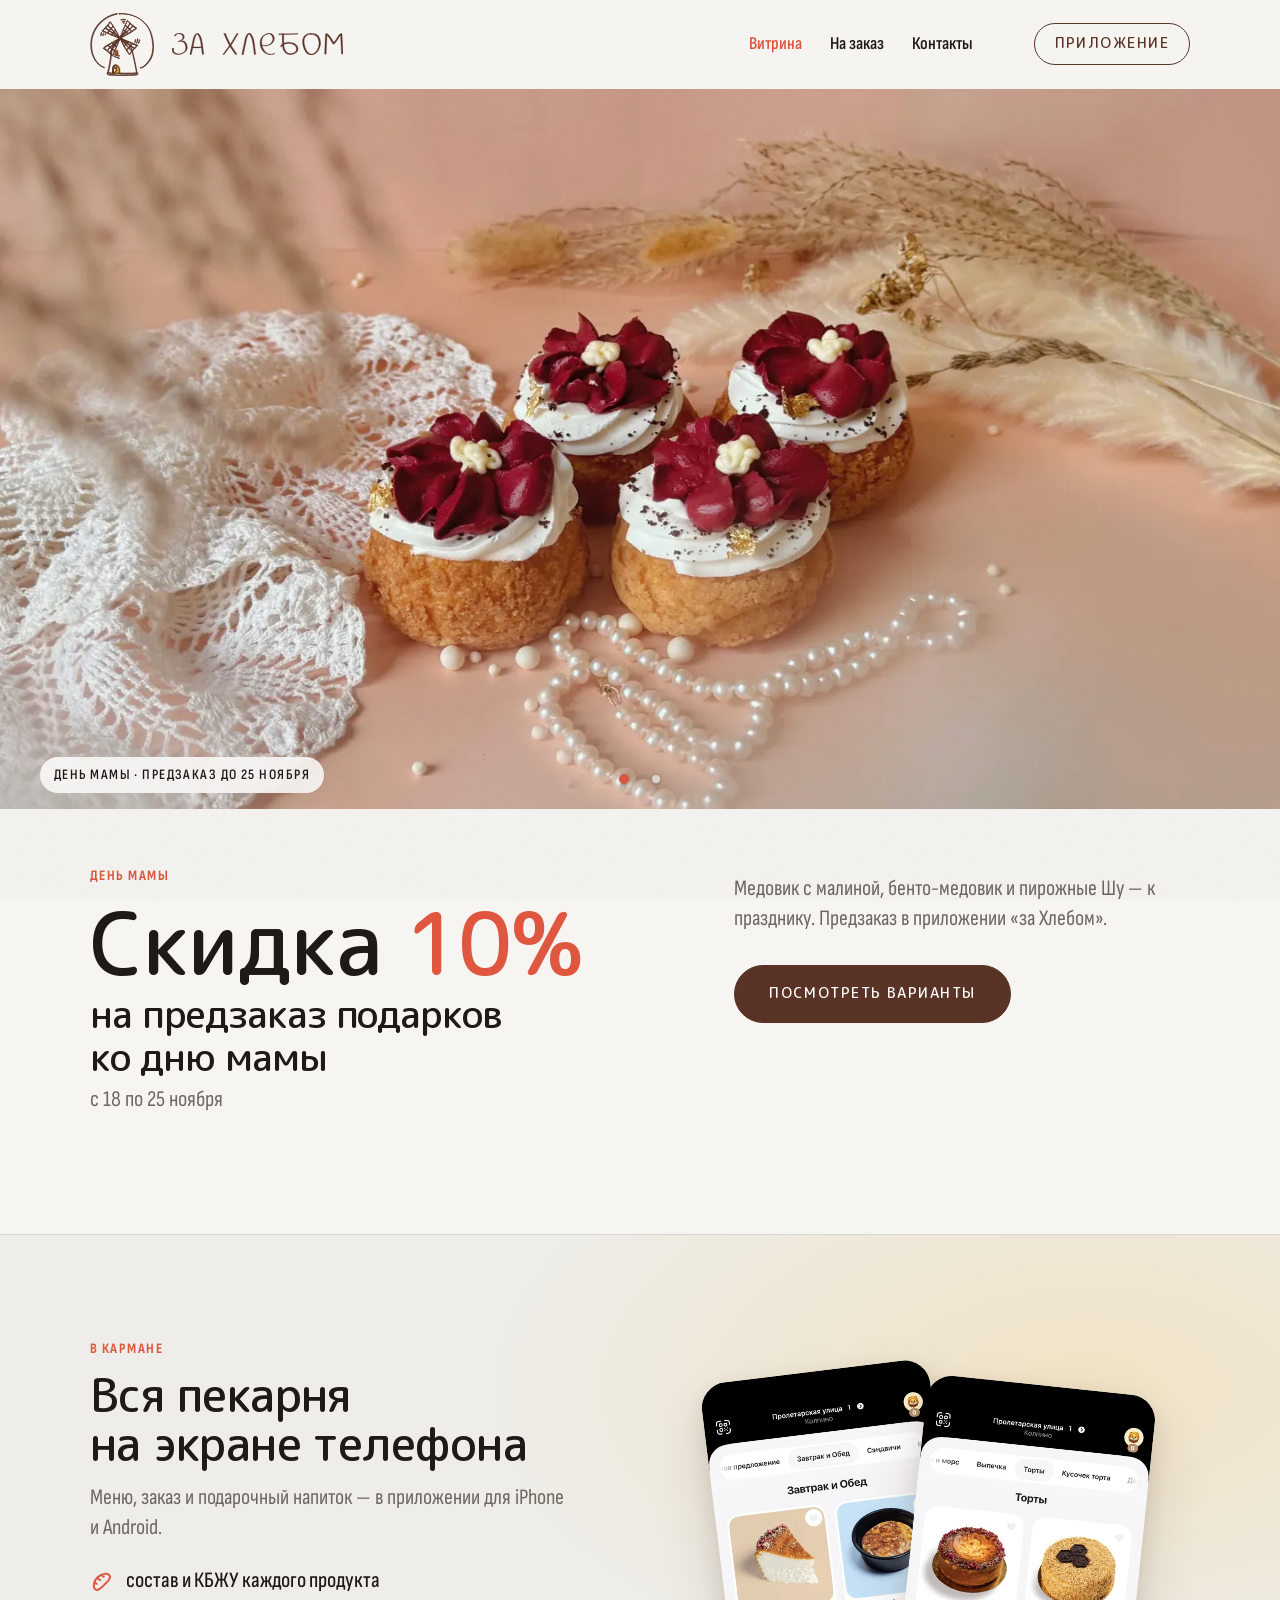
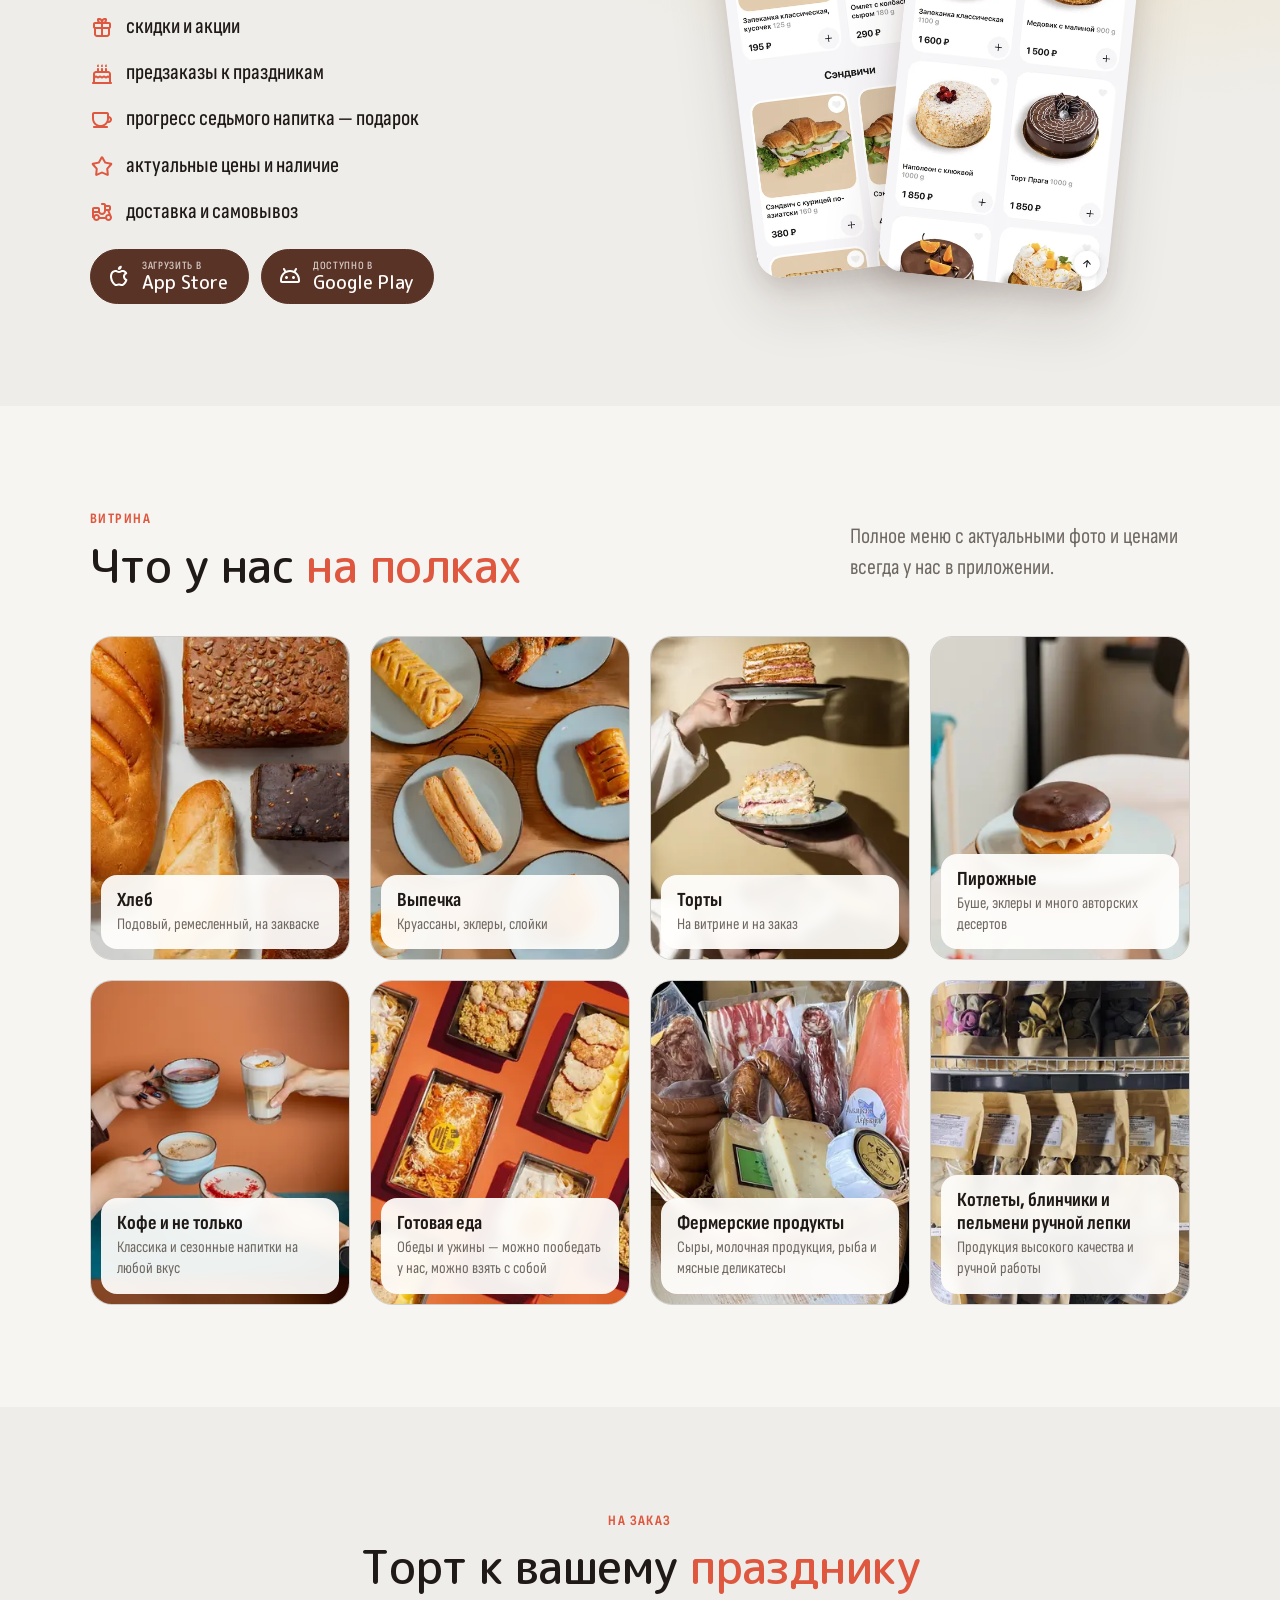
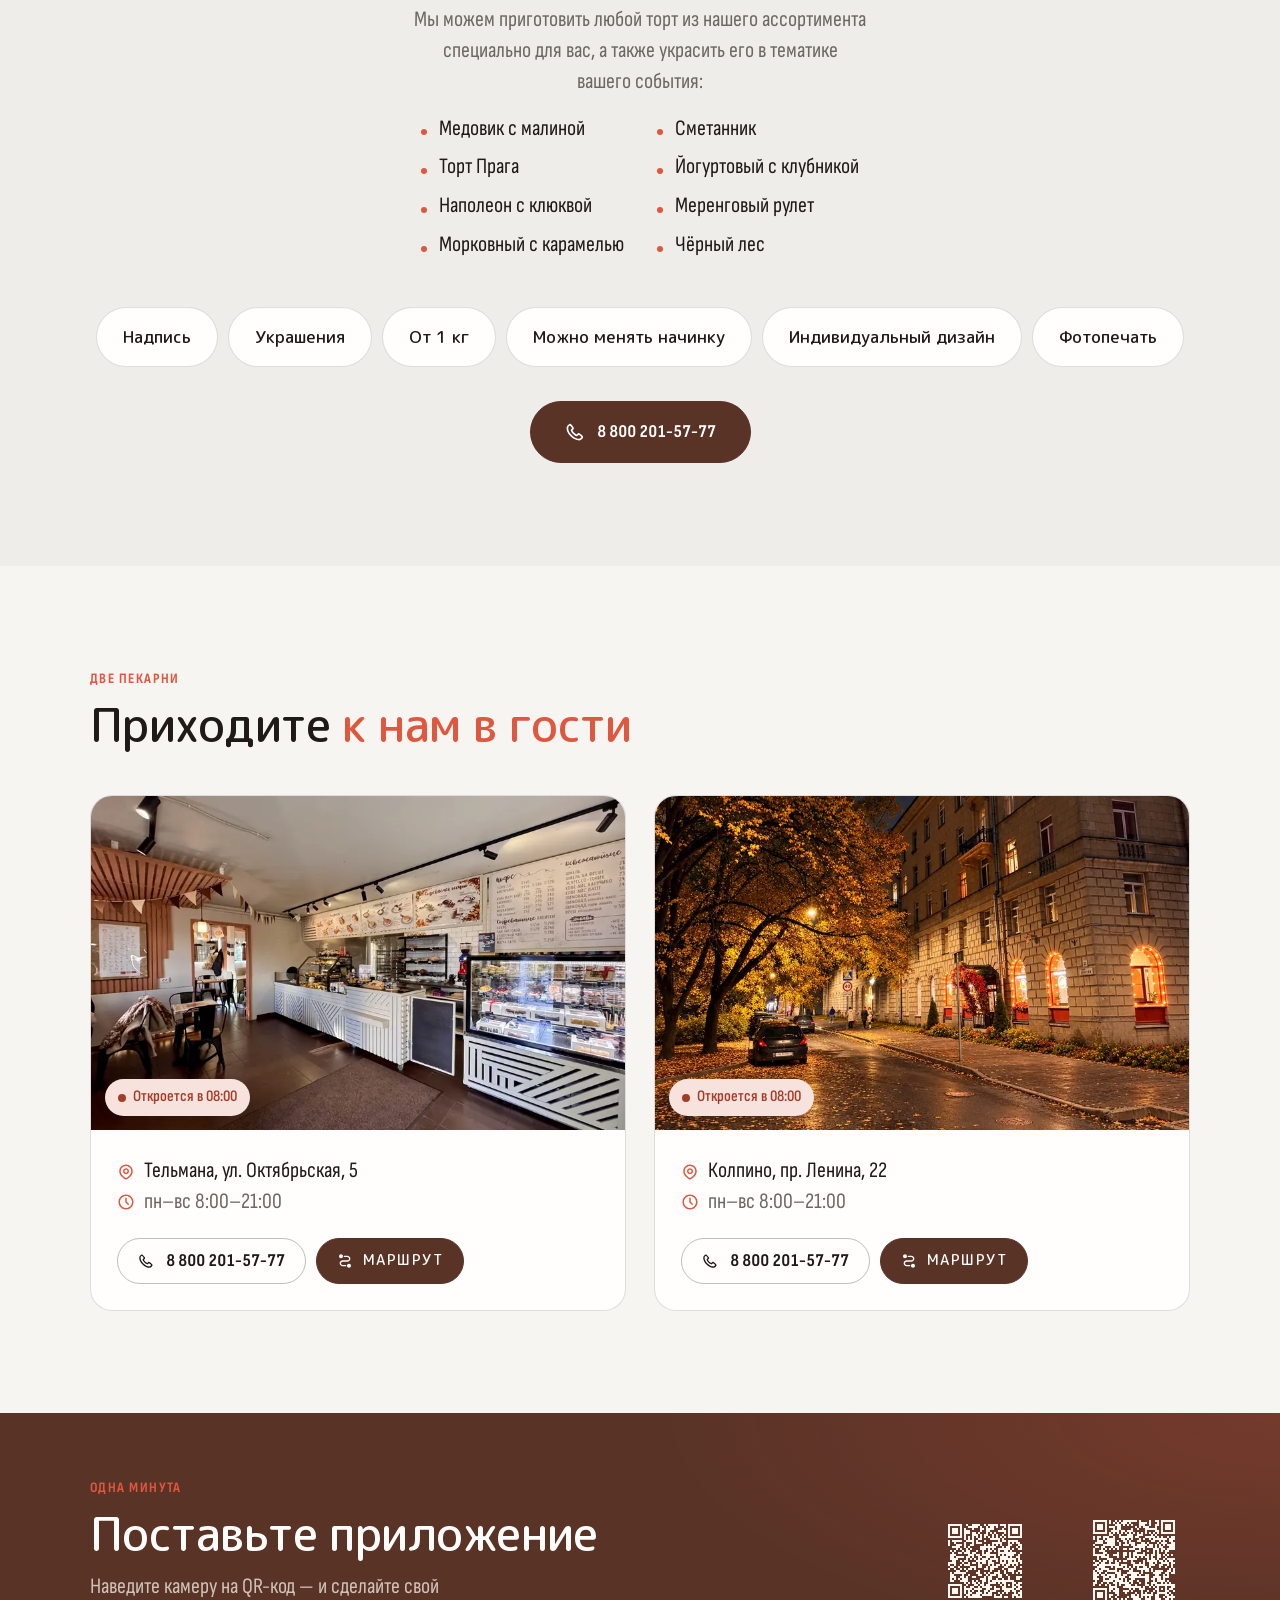
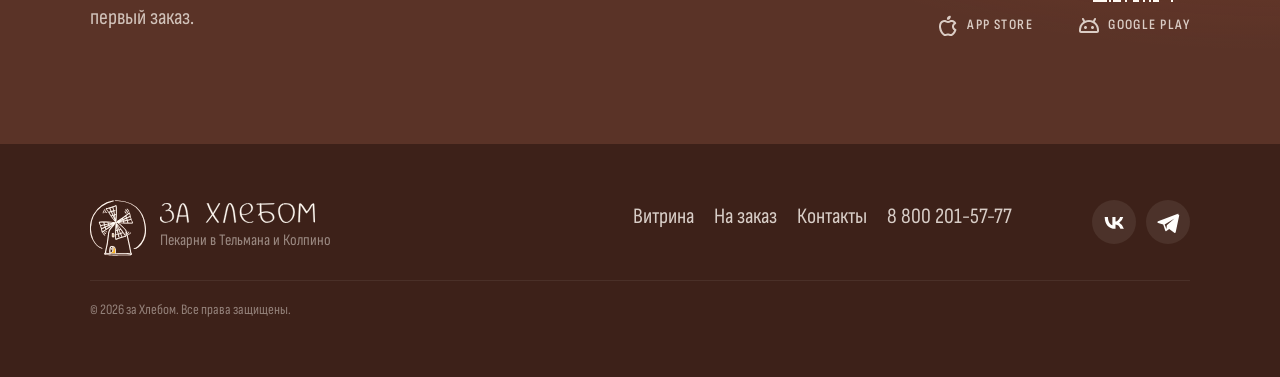
==== commit 756ea923: "Update bakery website Co-authored-by: Copilot <223556219+Copilot@users.noreply.github.com>" ====
--- a/index.html
+++ b/index.html
@@ -75,7 +75,7 @@
         "dayOfWeek": ["Monday","Tuesday","Wednesday","Thursday","Friday","Saturday","Sunday"],
         "opens": "08:00", "closes": "21:00"
       }],
-      "hasMap": "https://yandex.ru/maps/org/za_khlebom/42375344554/"
+      "hasMap": "https://yandex.ru/maps/org/za_khlebom/82208921153/"
     },
     {
       "@type": "Bakery",
@@ -93,7 +93,7 @@
         "dayOfWeek": ["Monday","Tuesday","Wednesday","Thursday","Friday","Saturday","Sunday"],
         "opens": "08:00", "closes": "21:00"
       }],
-      "hasMap": "https://yandex.ru/maps/org/za_khlebom/82208921153/"
+      "hasMap": "https://yandex.ru/maps/org/za_khlebom/42375344554/"
     }
   ]
 }
@@ -251,12 +251,12 @@
              srcset="/assets/img/mothers-day-hero-wide-960.webp 960w, /assets/img/mothers-day-hero-wide-1440.webp 1440w, /assets/img/mothers-day-hero-wide-1920.webp 1920w"
              sizes="100vw" alt="Торт с розовыми цветами и надписью «Маме»" width="1440" height="960"
              loading="lazy" decoding="async">
-        <figcaption>День матери · предзаказ до 25 ноября</figcaption>
+        <figcaption>День мамы · предзаказ до 25 ноября</figcaption>
       </figure>
       <div class="wrap heroA-copy">
         <div class="heroA-head">
-          <p class="kicker">День матери</p>
-          <h2 class="heroA-title"><span class="heroA-line">Скидка <span class="accent">10%</span></span><span class="heroA-sub">на предзаказ подарков ко дню матери</span></h2>
+          <p class="kicker">День мамы</p>
+          <h2 class="heroA-title"><span class="heroA-line">Скидка <span class="accent">10%</span></span><span class="heroA-sub">на предзаказ подарков ко дню мамы</span></h2>
           <p class="heroA-dates">с 18 по 25 ноября</p>
         </div>
         <div class="heroA-side">
@@ -297,7 +297,7 @@
   </div>
 
   <div class="hero-dots">
-    <button class="hero-dot is-active" type="button" aria-label="Слайд 1: день матери" aria-current="true"></button>
+    <button class="hero-dot is-active" type="button" aria-label="Слайд 1: день мамы" aria-current="true"></button>
     <button class="hero-dot" type="button" aria-label="Слайд 2: уютная пекарня" aria-current="false"></button>
   </div>
 </section>
@@ -560,7 +560,7 @@
             <a class="btn btn-outline btn-sm btn-tel" href="tel:+78002015777" data-cta="tel-teilmana">
               <svg width="16" height="16" aria-hidden="true"><use href="#i-phone"></use></svg>8 800 201-57-77
             </a>
-            <a class="btn btn-solid btn-sm" href="https://yandex.ru/maps/org/za_khlebom/42375344554/" target="_blank" rel="noopener" data-cta="map-teilmana">
+            <a class="btn btn-solid btn-sm" href="https://yandex.ru/maps/org/za_khlebom/82208921153/" target="_blank" rel="noopener" data-cta="map-teilmana">
               <svg width="16" height="16" aria-hidden="true"><use href="#i-route"></use></svg>Маршрут
             </a>
           </div>
@@ -582,7 +582,7 @@
             <a class="btn btn-outline btn-sm btn-tel" href="tel:+78002015777" data-cta="tel-kolpino">
               <svg width="16" height="16" aria-hidden="true"><use href="#i-phone"></use></svg>8 800 201-57-77
             </a>
-            <a class="btn btn-solid btn-sm" href="https://yandex.ru/maps/org/za_khlebom/82208921153/" target="_blank" rel="noopener" data-cta="map-kolpino">
+            <a class="btn btn-solid btn-sm" href="https://yandex.ru/maps/org/za_khlebom/42375344554/" target="_blank" rel="noopener" data-cta="map-kolpino">
               <svg width="16" height="16" aria-hidden="true"><use href="#i-route"></use></svg>Маршрут
             </a>
           </div>
@@ -593,9 +593,8 @@
   </div>
 </section>
 
-<!-- CONTENT: install — two QR codes, desktop only (hidden ≤900px in 05-responsive.css).
-     The codes are generated from the owner's artwork by tools/qr-to-svg.py, which
-     decodes and verifies each one before writing it. Same 160px tile for both. -->
+<!-- Блок «Установка»: два QR-кода, только для десктопа (скрыт до 900px в 05-responsive.css).
+     Скрипт проверяет коды и сохраняет целый шаг модуля: 74 px и 82 px. -->
 <section class="section install" id="install">
   <div class="wrap install-inner">
     <header class="section-head on-dark">
@@ -606,13 +605,13 @@
     <ul class="qr-grid" role="list">
       <li class="qr-card">
         <a href="https://apps.apple.com/ru/app/id6473427557" rel="noopener" data-cta="qr-ios">
-          <img src="/assets/img/QR-iOS.svg" alt="QR-код: скачать приложение в App Store" width="80" height="80" loading="lazy">
+          <img src="/assets/img/QR-iOS.svg" alt="QR-код: скачать приложение в App Store" width="74" height="74" loading="lazy">
           <span class="qr-label"><svg width="24" height="24" aria-hidden="true"><use href="#i-apple"></use></svg>App Store</span>
         </a>
       </li>
       <li class="qr-card">
         <a href="https://play.google.com/store/apps/details?id=ru.foodapp.loyalty.zahlebom" rel="noopener" data-cta="qr-android">
-          <img src="/assets/img/QR-Android.svg" alt="QR-код: скачать приложение в Google Play" width="80" height="80" loading="lazy">
+          <img src="/assets/img/QR-Android.svg" alt="QR-код: скачать приложение в Google Play" width="82" height="82" loading="lazy">
           <span class="qr-label"><svg width="24" height="24" aria-hidden="true"><use href="#i-android"></use></svg>Google Play</span>
         </a>
       </li>
--- a/assets/css/02-hero.css
+++ b/assets/css/02-hero.css
@@ -215,22 +215,17 @@
 .heroA-actions { display: flex; flex-wrap: wrap; align-items: center; gap: 12px; margin-top: clamp(22px, 3vw, 30px); }
 
 /* ---------- hero carousel ----------
-   Two slides stack in one grid cell; only the active one is visible, so the section
-   height stays put when it changes. Auto-advance and the dots live in main.js. */
-.hero-carousel { position: relative; }
-.hero-slides { display: grid; }
+   Слайды стоят в горизонтальной ленте; main.js перемещает её по таймеру и точкам. */
+.hero-carousel { position: relative; overflow: hidden; touch-action: pan-y; }
+.hero-slides {
+  display: flex;
+  width: 100%;
+  transition: transform .65s cubic-bezier(.22, .61, .36, 1);
+}
 .hero-slide {
-  grid-area: 1 / 1;
-  opacity: 0;
-  visibility: hidden;
-  /* visibility flips after the fade-out, so the two slides cross-fade instead of the
-     old one vanishing and the background flashing through */
-  transition: opacity .55s ease, visibility 0s linear .55s;
-}
-.hero-slide.is-active {
-  opacity: 1;
-  visibility: visible;
-  transition: opacity .55s ease, visibility 0s linear 0s;
+  flex: 0 0 100%;
+  width: 100%;
+  min-width: 0;
 }
 
 /* the Mother's Day cover is a different crop: keep the cake centred */
@@ -301,7 +296,7 @@
 }
 
 @media (prefers-reduced-motion: reduce) {
-  .hero-slide { transition: none; }
+  .hero-slides { transition: none; }
   .hero-dot::before { transition: none; }
 }
 
--- a/assets/css/04-layout.css
+++ b/assets/css/04-layout.css
@@ -90,20 +90,18 @@
   gap: clamp(24px, 4vw, 56px);
 }
 .qr-grid { display: flex; flex-wrap: wrap; gap: clamp(24px, 4vw, 44px); }
-/* No plate, no frame: the codes are cream modules drawn straight on the brown band,
-   so the band itself is the dark half of the pair — and the quiet zone, which is why
-   the SVGs carry neither. Both files are 80px, so the two codes are one matched
-   pair even though one is 37 modules and the other 41. */
+/* Без подложки: кремовые модули лежат на коричневой полосе; шаг модуля — 2px. */
 .qr-card { display: block; }
 .qr-card a {
   display: grid;
+  grid-template-rows: 82px auto;
   justify-items: center;
   gap: 12px;
   text-decoration: none;
   color: var(--white);
   border-radius: 6px;
 }
-.qr-card img { display: block; width: 80px; height: 80px; }
+.qr-card img { display: block; width: auto; height: auto; align-self: center; }
 .qr-card a:focus-visible { outline: 3px solid var(--orange); outline-offset: 6px; }
 .qr-label {
   display: inline-flex;
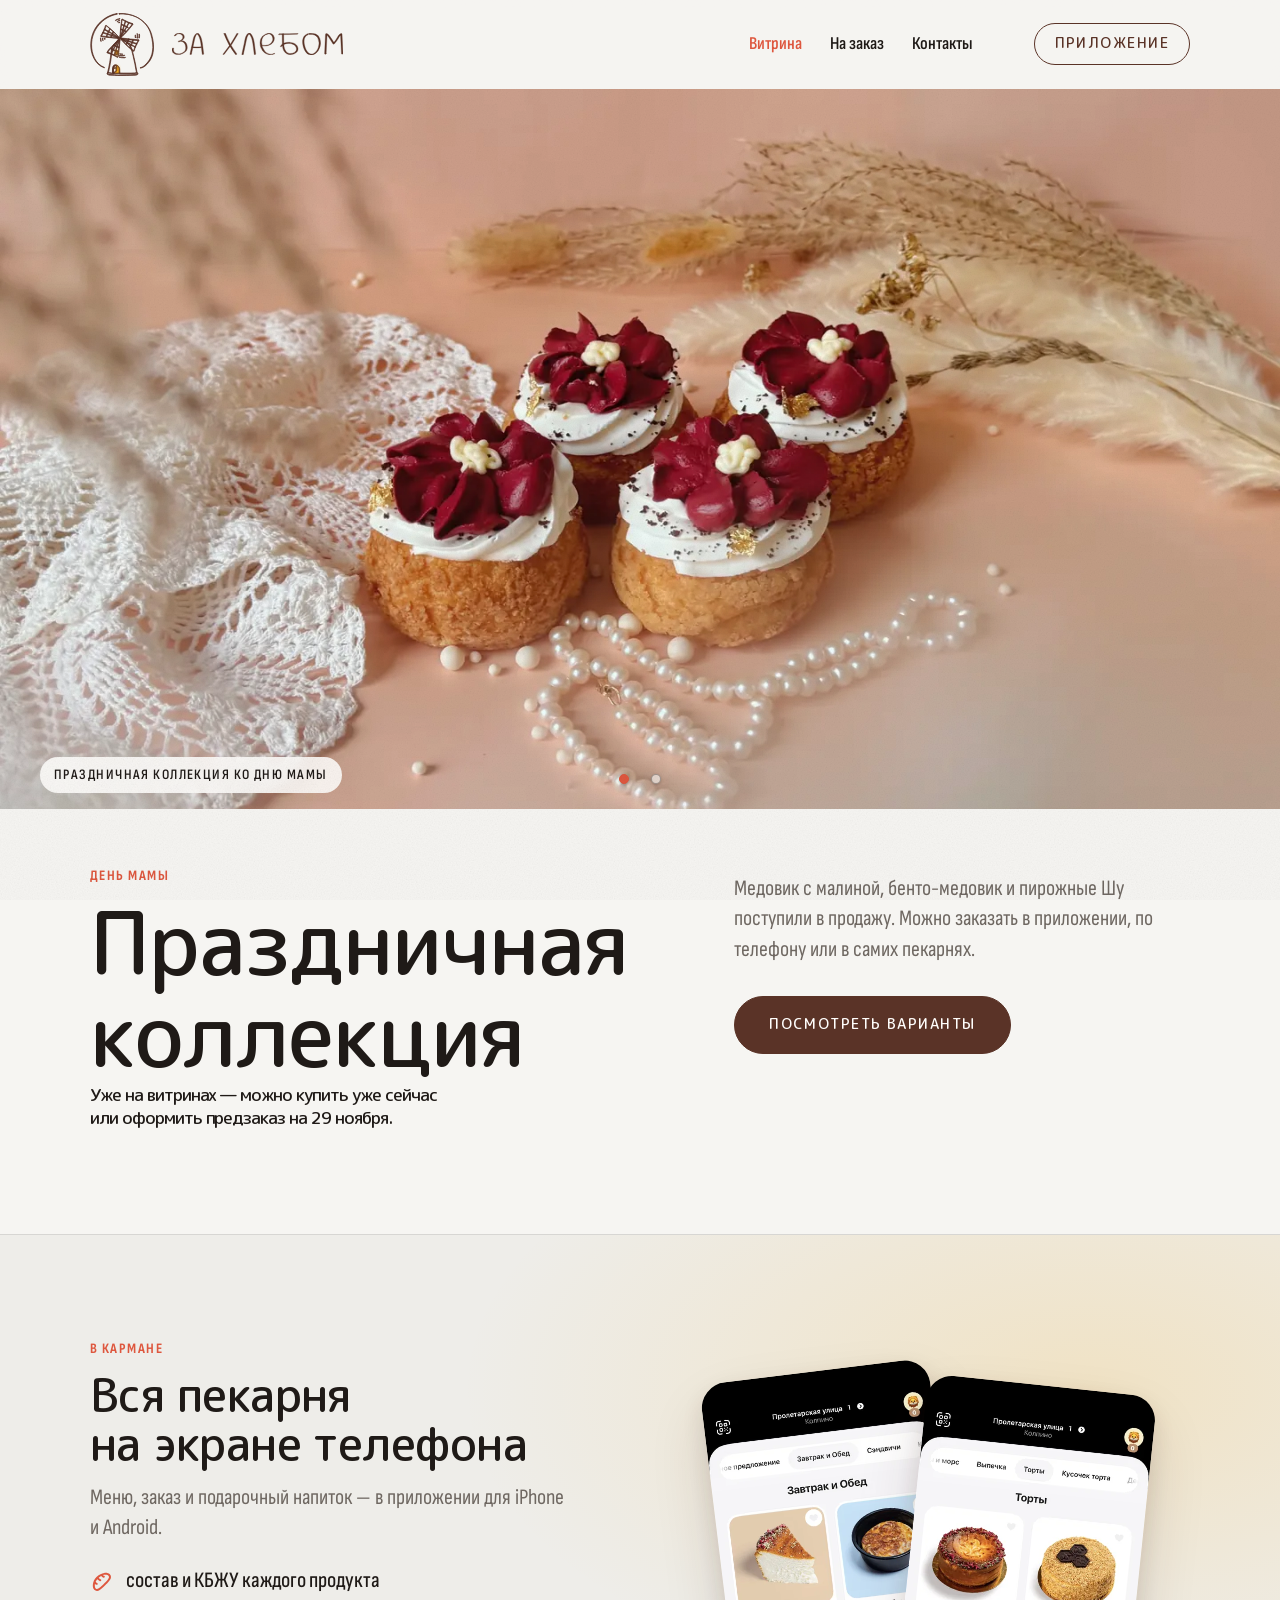
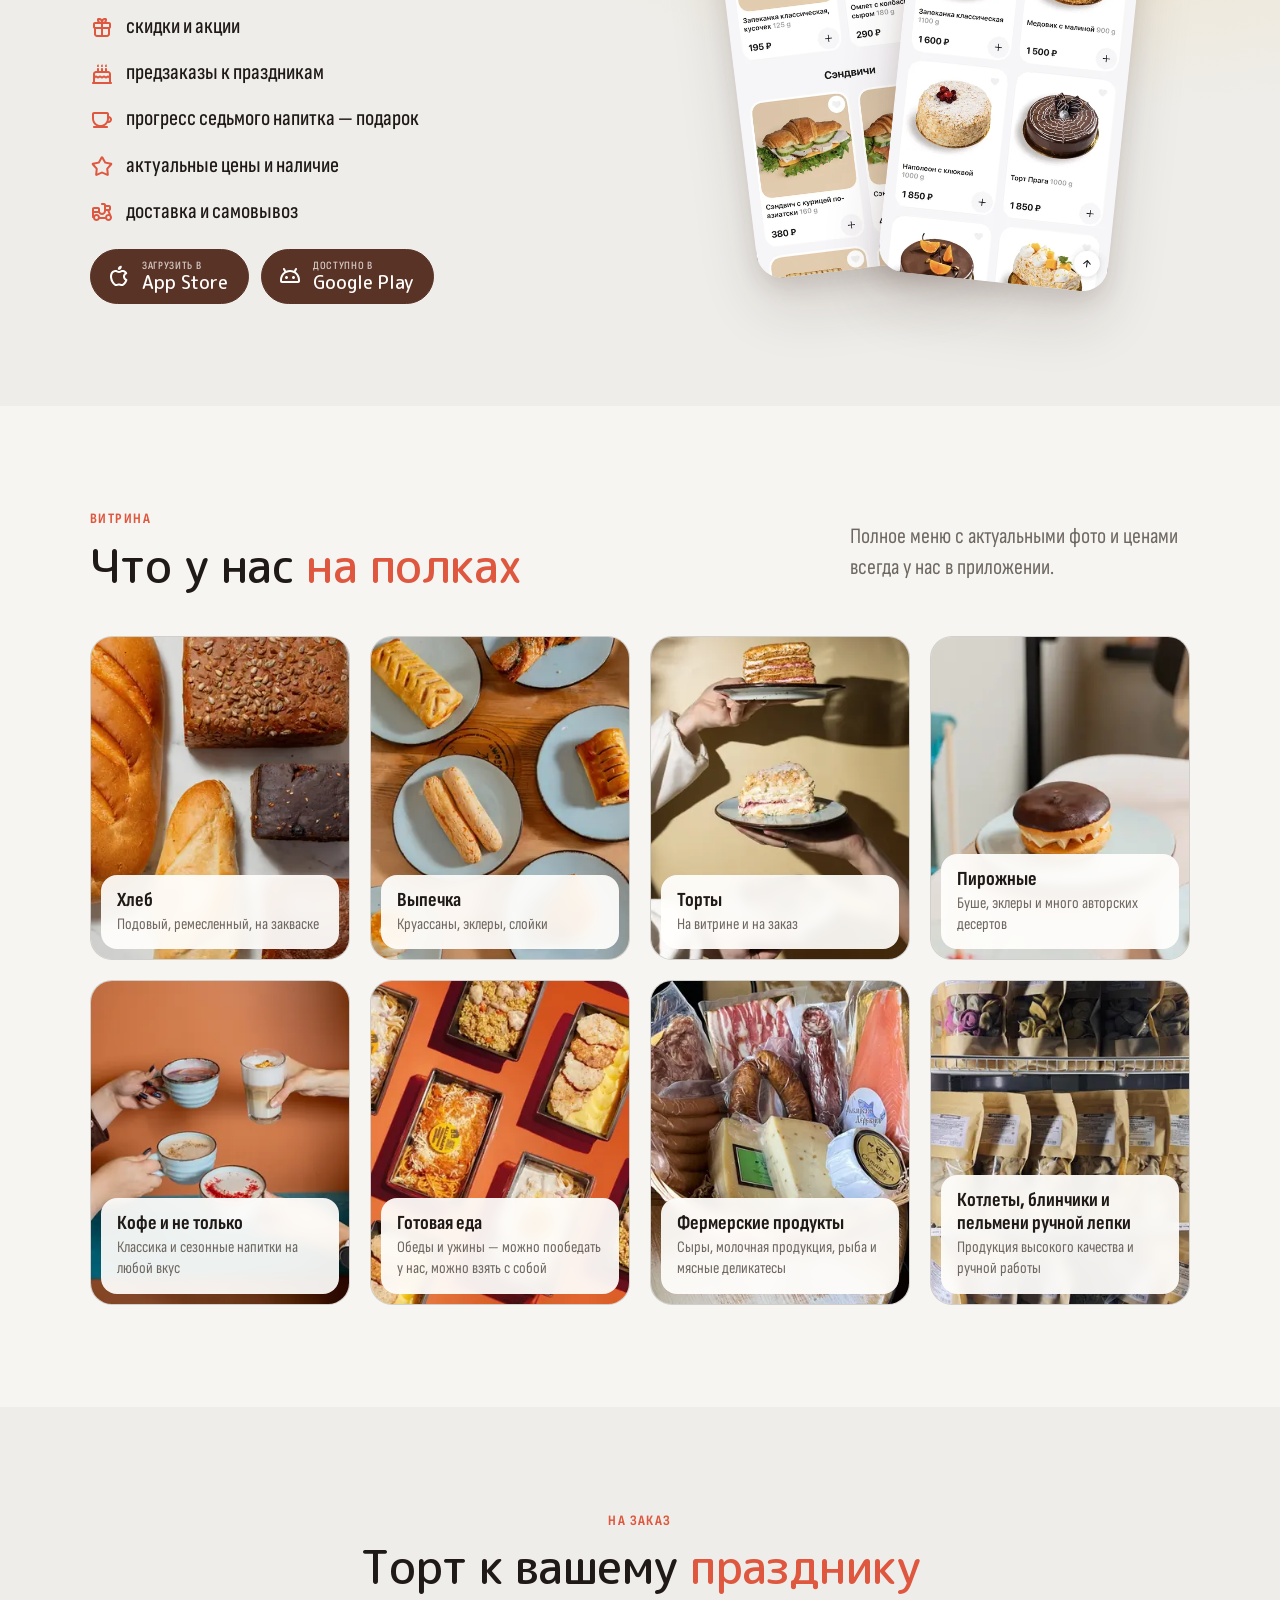
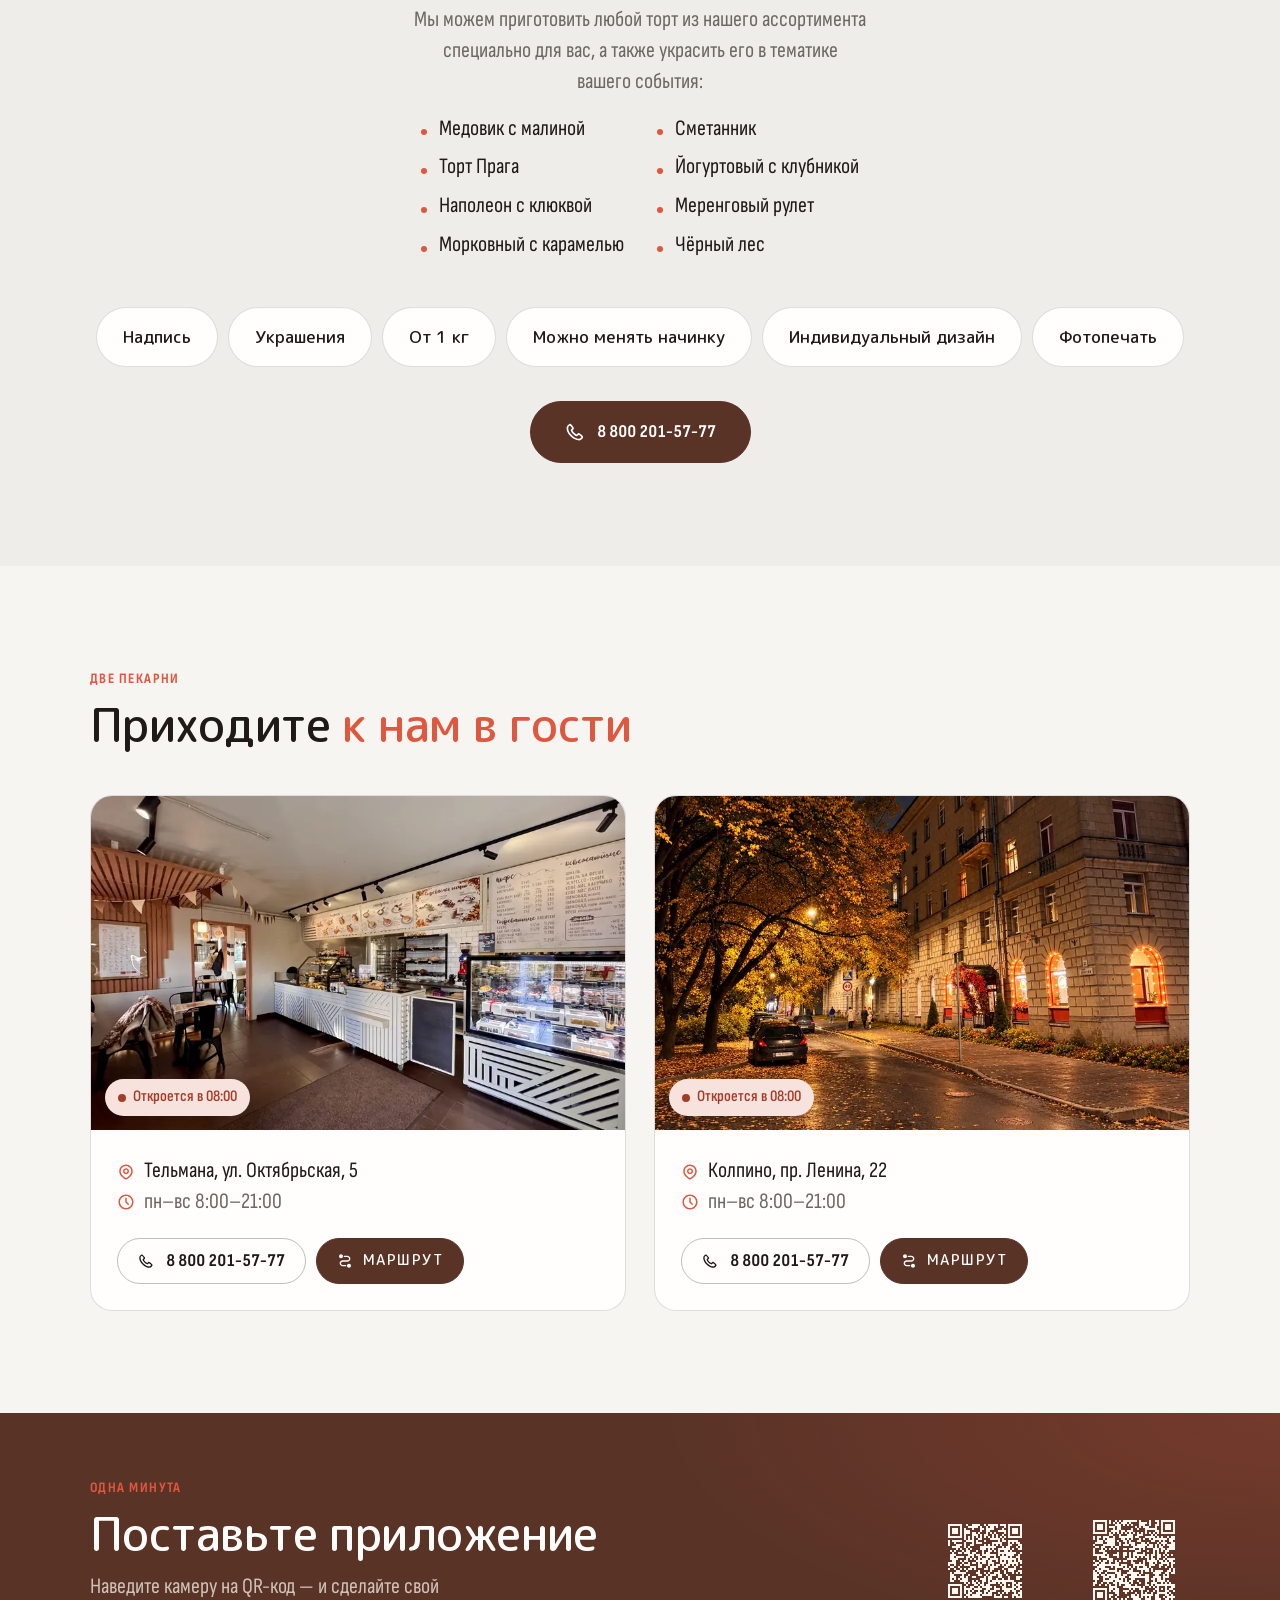
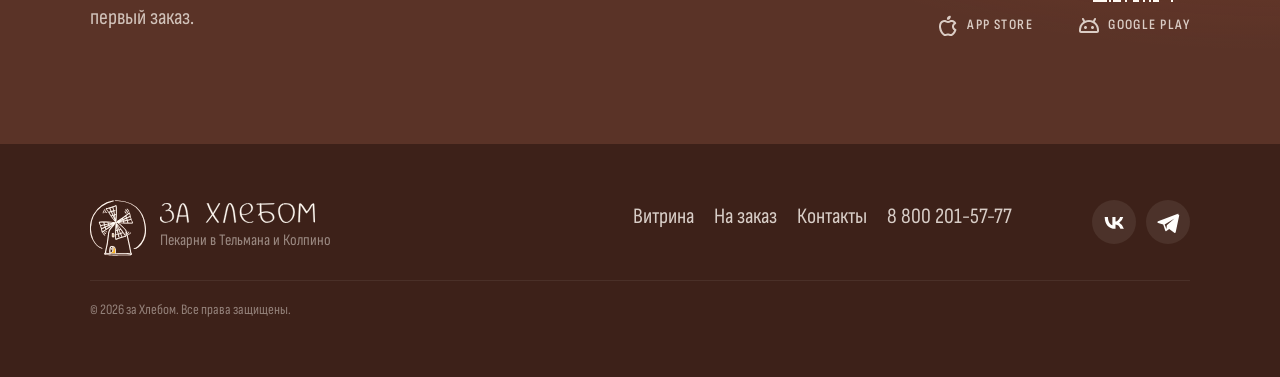
==== commit c182684d: "Add November 26 Mother's Day version Co-authored-by: Copilot <223556219+Copilot@users.noreply.github" ====
--- a/index.html
+++ b/index.html
@@ -16,6 +16,7 @@
 <noscript><div><img src="https://mc.yandex.ru/watch/114211356" style="position:absolute; left:-9999px;" alt="" /></div></noscript>
 <!-- /Yandex.Metrika counter -->
 <script>document.documentElement.classList.remove('no-js');</script>
+<script>if (/[?&]campaign=showcase\b/.test(location.search)) document.write('<meta name="robots" content="noindex">');</script>
 <meta name="viewport" content="width=device-width, initial-scale=1">
 <title>за Хлебом — уютная пекарня в Тельмана и Колпино</title>
 <meta name="description" content="Свежий хлеб, торты и кофе — заказывайте в приложении «за Хлебом». Две пекарни: Тельмана, Октябрьская 5 и Колпино, Ленина 22. Доставка и самовывоз.">
@@ -245,23 +246,24 @@
      Auto-advances, but the dots and swipe let the user control it. -->
 <section class="hero hero-carousel" id="hero-a" data-carousel aria-roledescription="carousel" aria-label="Главное">
   <div class="hero-slides">
-    <div class="hero-slide is-active" role="group" aria-roledescription="slide" aria-label="1 из 2">
+    <div class="hero-slide is-active" role="group" aria-roledescription="slide" aria-label="1 из 2"
+         data-campaign-start="2026-11-26T00:00:00+03:00">
       <figure class="heroA-figure">
         <img class="heroA-photo heroA-photo--md" src="/assets/img/mothers-day-hero-wide-1440.webp"
              srcset="/assets/img/mothers-day-hero-wide-960.webp 960w, /assets/img/mothers-day-hero-wide-1440.webp 1440w, /assets/img/mothers-day-hero-wide-1920.webp 1920w"
              sizes="100vw" alt="Торт с розовыми цветами и надписью «Маме»" width="1440" height="960"
              loading="lazy" decoding="async">
-        <figcaption>День мамы · предзаказ до 25 ноября</figcaption>
+        <figcaption data-campaign-after="Праздничная коллекция ко Дню мамы">День мамы · предзаказ до 25 ноября</figcaption>
       </figure>
       <div class="wrap heroA-copy">
         <div class="heroA-head">
           <p class="kicker">День мамы</p>
-          <h2 class="heroA-title"><span class="heroA-line">Скидка <span class="accent">10%</span></span><span class="heroA-sub">на предзаказ подарков ко дню мамы</span></h2>
-          <p class="heroA-dates">с 18 по 25 ноября</p>
+          <h2 class="heroA-title"><span class="heroA-line" data-campaign-after="Праздничная коллекция">Скидка <span class="accent">10%</span></span><span class="heroA-sub" data-campaign-after="Уже на витринах — можно купить уже сейчас или оформить предзаказ на 29 ноября.">на предзаказ подарков ко дню мамы</span></h2>
+          <p class="heroA-dates" data-campaign-hide-after>с 18 по 25 ноября</p>
         </div>
         <div class="heroA-side">
           <div class="heroA-lead">
-            <p>Медовик с малиной, бенто-медовик и пирожные Шу — к празднику. Предзаказ в приложении «за Хлебом».</p>
+            <p data-campaign-after="Медовик с малиной, бенто-медовик и пирожные Шу поступили в продажу. Можно заказать в приложении, по телефону или в самих пекарнях.">Медовик с малиной, бенто-медовик и пирожные Шу — к празднику. Предзаказ в приложении «за Хлебом».</p>
           </div>
           <div class="heroA-actions">
             <a class="btn btn-solid btn-lg" href="/mothers-day/" data-cta="mothers-day-campaign">
@@ -689,6 +691,7 @@
     var cd = document.querySelector('.md-countdown');
     var btn = document.querySelector('a[data-cta="mothers-day-campaign"]');
     if (!dEl || !dwEl || !hEl || !mEl || !cd) return;
+    var timer = null;
 
     function dayWord(n) {
       n = Math.abs(n) % 100;
@@ -703,8 +706,9 @@
       var now = Date.now();
       var diff = target - now;
       if (diff <= 0) {
-        cd.parentNode.removeChild(cd);
+        if (cd.parentNode) cd.parentNode.removeChild(cd);
         if (btn) btn.textContent = 'Посмотреть варианты';
+        if (timer) window.clearInterval(timer);
         return;
       }
       var days = Math.floor(diff / 86400000);
@@ -716,7 +720,7 @@
       mEl.textContent = mins < 10 ? '0' + mins : mins;
     }
     tick();
-    window.setInterval(tick, 60000);
+    if (Date.now() < target) timer = window.setInterval(tick, 60000);
   })();
 </script>
 </body>
--- a/assets/css/02-hero.css
+++ b/assets/css/02-hero.css
@@ -231,12 +231,16 @@
 /* the Mother's Day cover is a different crop: keep the cake centred */
 .heroA-photo--md { object-position: 50% 42%; }
 
-/* the Mother's Day headline: a big "Скидка 10%" with a smaller line beneath */
+/* Заголовок кампании: крупная строка и пояснение под ней. */
 .heroA-sub {
   display: block;
   margin-top: .12em;
   font-size: clamp(1.35rem, 0.95rem + 1.8vw, 2.4rem);
   line-height: 1.1;
+}
+.hero-slide.is-campaign-live .heroA-sub {
+  font-size: clamp(1rem, .85rem + .5vw, 1.1rem);
+  line-height: 1.35;
 }
 
 /* Mother's Day dates line under the headline */
